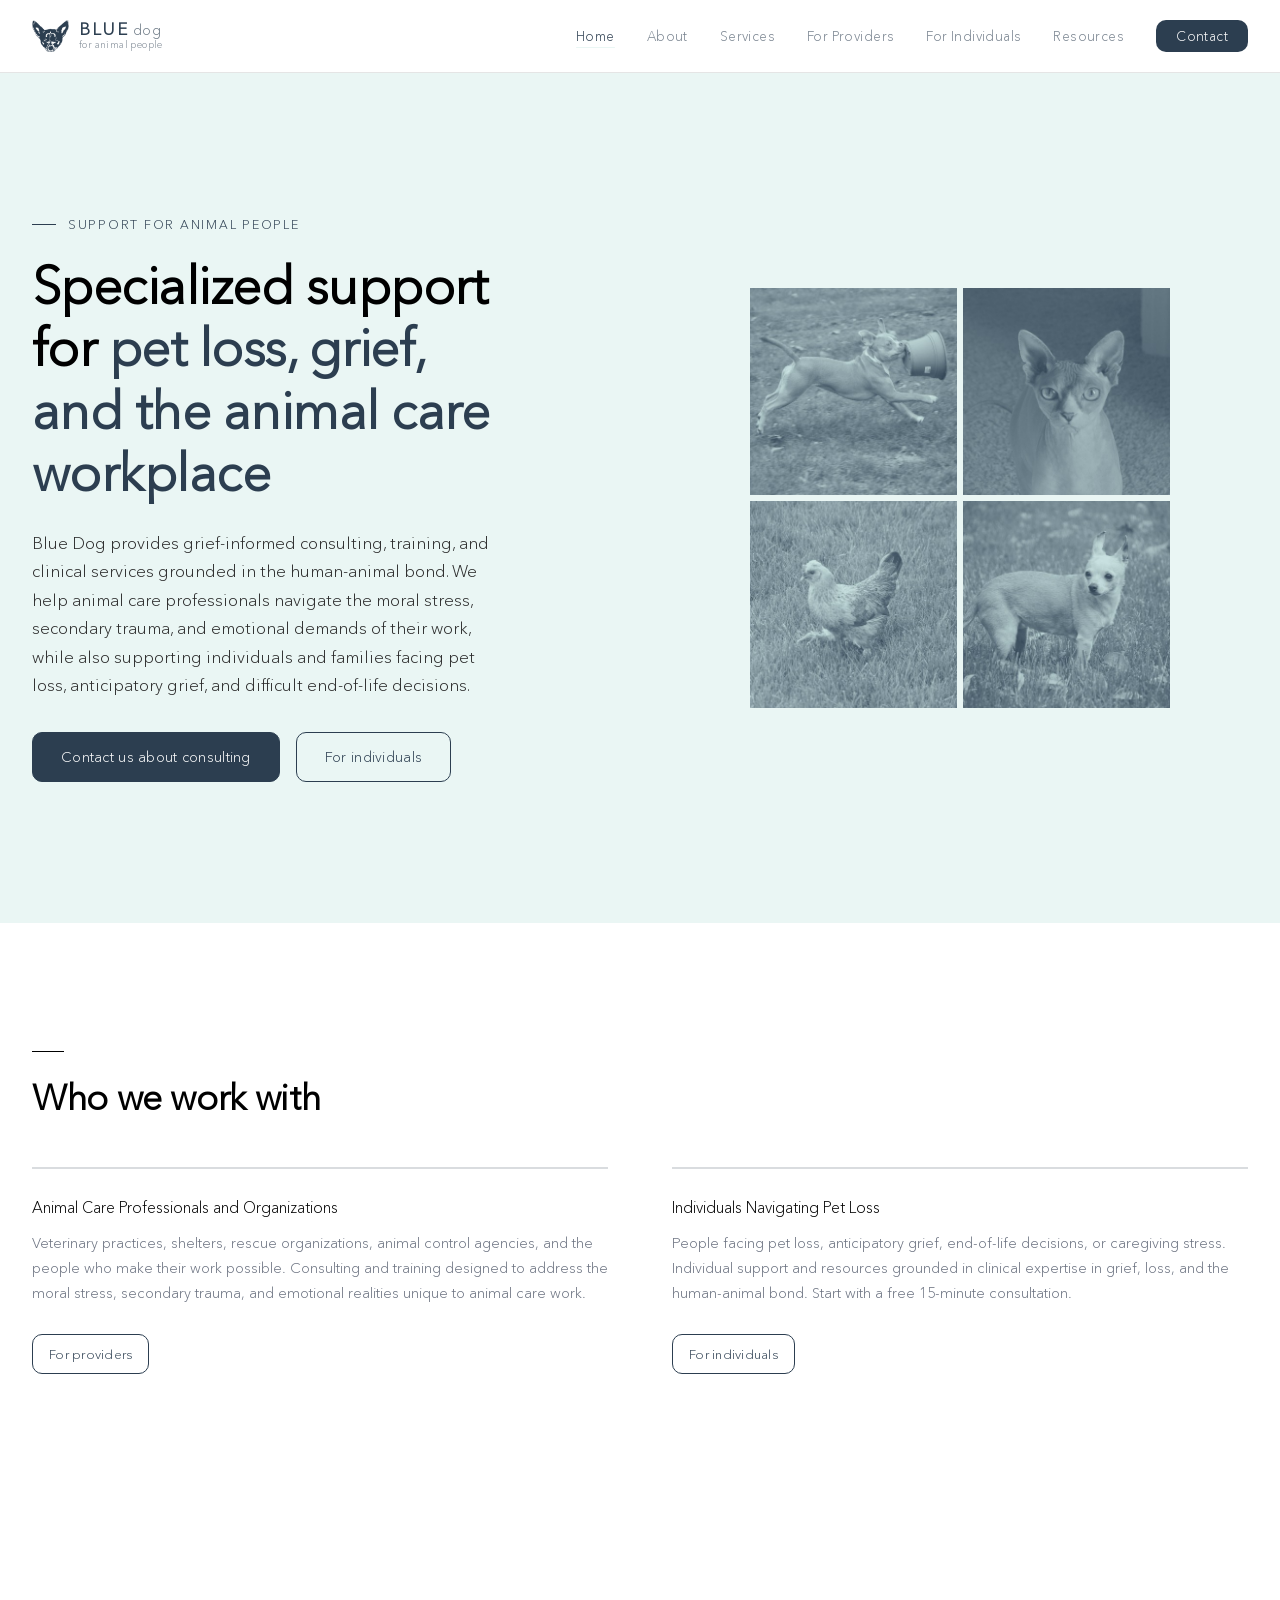
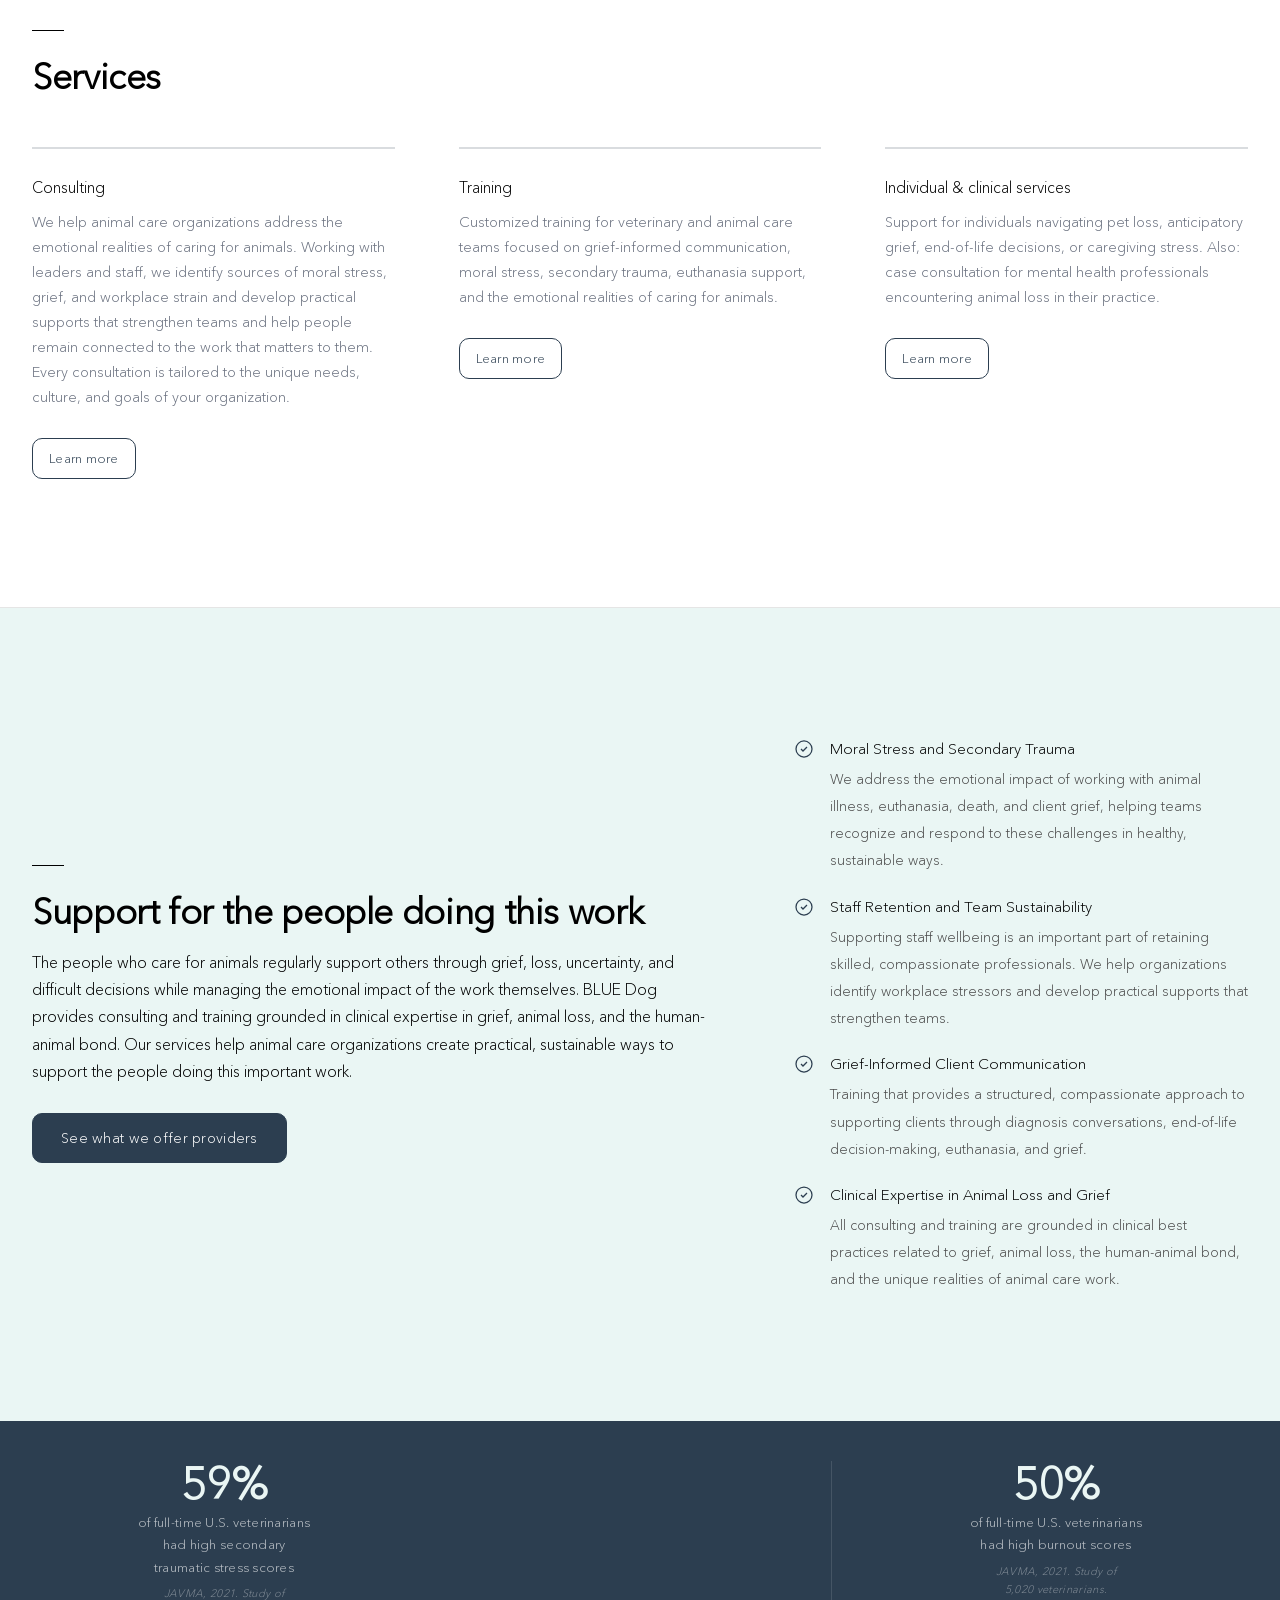
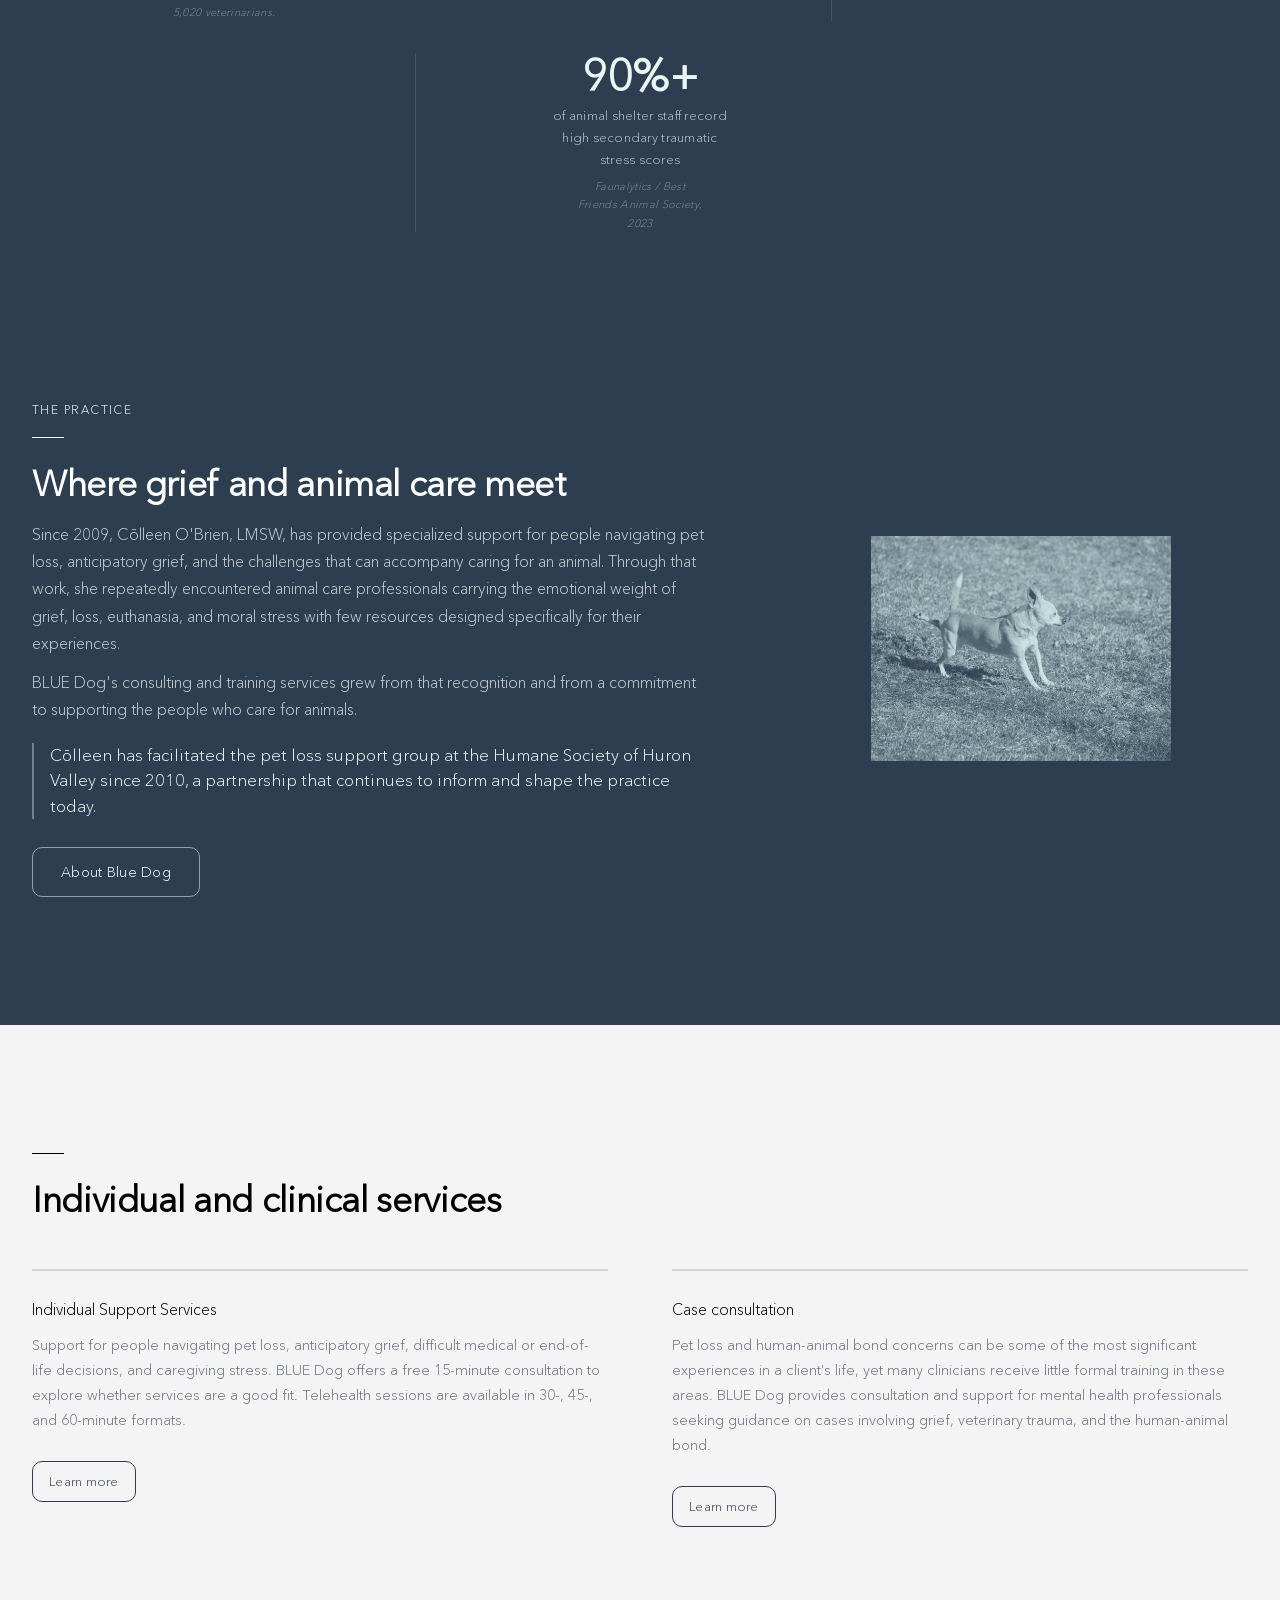
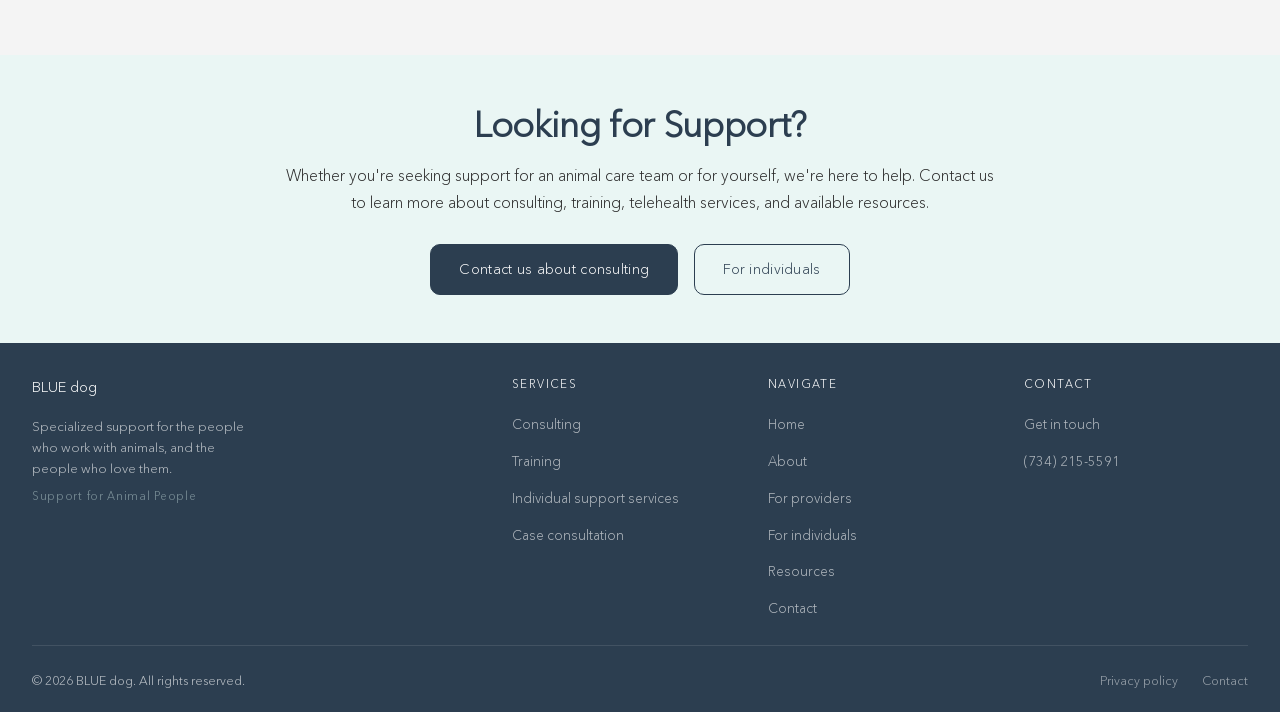
==== index.html @ 1698a73d "Add files via upload" ====
<!DOCTYPE html>
<html lang="en">
<head>
  <meta charset="UTF-8" />
  <meta name="viewport" content="width=device-width, initial-scale=1.0" />

  <!-- SEO Meta -->
  <title>Blue Dog Counseling | Grief-Informed Support for Animal Loss, Pet Grief & Animal Care Professionals</title>
  <meta name="description" content="Blue Dog Counseling provides grief-informed consulting and training for veterinary practices and animal shelters, and individual support for people navigating pet loss, end-of-life decisions, and animal grief." />
  <meta name="keywords" content="veterinary consulting, animal welfare training, vet burnout, moral stress veterinarians, secondary trauma vet techs, animal shelter staff wellness, veterinary mental health, grief-informed care, pet loss support, euthanasia decision support" />
  <link rel="canonical" href="https://www.bluedogcounseling.com/" />

  <!-- Open Graph -->
  <meta property="og:title" content="Blue Dog Counseling | Specialized Support for Animal Loss & the Animal Care Workforce" />
  <meta property="og:description" content="Grief-informed consulting and training for animal care professionals, and individual support for people navigating pet loss and end-of-life decisions." />
  <meta property="og:type" content="website" />
  <meta property="og:url" content="https://www.bluedogcounseling.com/" />

  <!-- Schema.org -->
  <script type="application/ld+json">
  {
    "@context": "https://schema.org",
    "@type": "Organization",
    "name": "Blue Dog Counseling",
    "url": "https://www.bluedogcounseling.com",
    "logo": "https://www.bluedogcounseling.com/logo.png",
    "telephone": "+17342155591",
    "description": "Grief-informed consulting and training for veterinary and animal welfare professionals, and individual support for people navigating pet loss, end-of-life decisions, and animal grief.",
    "address": {
      "@type": "PostalAddress",
      "addressCountry": "US"
    },
    "contactPoint": {
      "@type": "ContactPoint",
      "telephone": "+17342155591",
      "contactType": "customer service",
      "url": "https://www.bluedogcounseling.com/contact"
    },
    "sameAs": []
  }
  </script>

  <link rel="stylesheet" href="styles.css" />
</head>
<body>

  <!-- HERO -->
  <section class="hero" aria-label="Introduction">
    <div class="container hero__inner">
      <div class="hero__content">
        <p class="hero__eyebrow">Support for Animal People</p>
        <h1 class="hero__title">
          Specialized support for <em>pet loss, grief, and the animal care workplace</em>
        </h1>
        <p class="hero__body">
          Blue Dog provides grief-informed consulting, training, and clinical services grounded in the human-animal bond. We help animal care professionals navigate the moral stress, secondary trauma, and emotional demands of their work, while also supporting individuals and families facing pet loss, anticipatory grief, and difficult end-of-life decisions.
        </p>
        <div class="hero__actions">
          <a href="contact.html" class="btn btn--primary">Contact us about consulting</a>
          <a href="for-individuals.html" class="btn btn--outline">For individuals</a>
        </div>
      </div>
      <div class="hero__visual">
        <div style="display:grid; grid-template-columns:1fr 1fr; grid-template-rows:1fr 1fr; gap:6px; width:100%; max-width:420px; aspect-ratio:1/1;">
          <img src="pet-pitbull-running-pot.jpg" alt="A pitbull running joyfully" style="width:100%; height:100%; object-fit:cover; display:block;" />
          <img src="pet-sphynx-portrait.jpg"     alt="A sphynx cat portrait" style="width:100%; height:100%; object-fit:cover; display:block;" />
          <img src="pet-hen-golden.jpg"          alt="A golden hen" style="width:100%; height:100%; object-fit:cover; display:block;" />
          <img src="pet-chihuahua-grass.jpg"     alt="A chihuahua in the grass" style="width:100%; height:100%; object-fit:cover; display:block;" />
        </div>
      </div>
    </div>
  </section>

  <!-- WHO WE WORK WITH -->
  <section class="bg-white" aria-labelledby="audience-heading">
    <div class="container">
      <span class="section-rule" aria-hidden="true"></span>
      <h2 id="audience-heading" class="mb-lg">Who we work with</h2>
      <div class="col-grid" style="grid-template-columns: 1fr 1fr;">

        <div>
          <span class="col-item__rule" aria-hidden="true"></span>
          <h3 class="col-item__title">Animal Care Professionals and Organizations</h3>
          <p class="col-item__body">Veterinary practices, shelters, rescue organizations, animal control agencies, and the people who make their work possible. Consulting and training designed to address the moral stress, secondary trauma, and emotional realities unique to animal care work.</p>
          <a href="for-providers.html" class="btn btn--outline mt-md" style="font-size:0.82rem; padding:0.5rem 1rem;">For providers</a>
        </div>

        <div>
          <span class="col-item__rule" aria-hidden="true"></span>
          <h3 class="col-item__title">Individuals Navigating Pet Loss</h3>
          <p class="col-item__body">People facing pet loss, anticipatory grief, end-of-life decisions, or caregiving stress. Individual support and resources grounded in clinical expertise in grief, loss, and the human-animal bond. Start with a free 15-minute consultation.</p>
          <a href="for-individuals.html" class="btn btn--outline mt-md" style="font-size:0.82rem; padding:0.5rem 1rem;">For individuals</a>
        </div>

      </div>
    </div>
  </section>

  <!-- SERVICES OVERVIEW -->
  <section class="bg-white" aria-labelledby="services-heading">
    <div class="container">
      <span class="section-rule" aria-hidden="true"></span>
      <h2 id="services-heading" class="mb-lg">Services</h2>
      <div class="col-grid">

        <article>
          <span class="col-item__rule" aria-hidden="true"></span>
          <h3 class="col-item__title">Consulting</h3>
          <p class="col-item__body">We help animal care organizations address the emotional realities of caring for animals. Working with leaders and staff, we identify sources of moral stress, grief, and workplace strain and develop practical supports that strengthen teams and help people remain connected to the work that matters to them. Every consultation is tailored to the unique needs, culture, and goals of your organization.</p>
          <a href="services.html#consulting" class="btn btn--outline mt-md" style="font-size:0.82rem; padding:0.5rem 1rem;">Learn more</a>
        </article>

        <article>
          <span class="col-item__rule" aria-hidden="true"></span>
          <h3 class="col-item__title">Training</h3>
          <p class="col-item__body">Customized training for veterinary and animal care teams focused on grief-informed communication, moral stress, secondary trauma, euthanasia support, and the emotional realities of caring for animals.</p>
          <a href="services.html#training" class="btn btn--outline mt-md" style="font-size:0.82rem; padding:0.5rem 1rem;">Learn more</a>
        </article>

        <article>
          <span class="col-item__rule" aria-hidden="true"></span>
          <h3 class="col-item__title">Individual &amp; clinical services</h3>
          <p class="col-item__body">Support for individuals navigating pet loss, anticipatory grief, end-of-life decisions, or caregiving stress. Also: case consultation for mental health professionals encountering animal loss in their practice.</p>
          <a href="services.html#individual" class="btn btn--outline mt-md" style="font-size:0.82rem; padding:0.5rem 1rem;">Learn more</a>
        </article>

      </div>
    </div>
  </section>

  <hr class="hr-thin" />

  <!-- FOR PROVIDERS CALLOUT -->
  <section class="bg-mint" aria-labelledby="providers-heading">
    <div class="container split" style="grid-template-columns: 3fr 2fr;">
      <div>
        <span class="section-rule" aria-hidden="true"></span>
        <h2 id="providers-heading">Support for the people doing this work</h2>
        <p class="mt-sm">The people who care for animals regularly support others through grief, loss, uncertainty, and difficult decisions while managing the emotional impact of the work themselves. BLUE Dog provides consulting and training grounded in clinical expertise in grief, animal loss, and the human-animal bond. Our services help animal care organizations create practical, sustainable ways to support the people doing this important work.</p>
        <a href="for-providers.html" class="btn btn--primary mt-md">See what we offer providers</a>
      </div>
      <div>
        <ul style="display:flex; flex-direction:column; gap:1.25rem; margin-top:0;">
          <li style="display:flex; gap:1rem; align-items:flex-start;">
            <svg width="20" height="20" viewBox="0 0 20 20" fill="none" stroke="#2C3E50" stroke-width="1.25" style="flex-shrink:0; margin-top:3px;" aria-hidden="true"><circle cx="10" cy="10" r="8"/><polyline points="7,10 9,12 13,8"/></svg>
            <div>
              <strong style="font-weight:500; font-size:0.95rem; display:block; margin-bottom:0.2rem;">Moral Stress and Secondary Trauma</strong>
              <span style="font-size:0.88rem; color:#4a4a4a;">We address the emotional impact of working with animal illness, euthanasia, death, and client grief, helping teams recognize and respond to these challenges in healthy, sustainable ways.</span>
            </div>
          </li>
          <li style="display:flex; gap:1rem; align-items:flex-start;">
            <svg width="20" height="20" viewBox="0 0 20 20" fill="none" stroke="#2C3E50" stroke-width="1.25" style="flex-shrink:0; margin-top:3px;" aria-hidden="true"><circle cx="10" cy="10" r="8"/><polyline points="7,10 9,12 13,8"/></svg>
            <div>
              <strong style="font-weight:500; font-size:0.95rem; display:block; margin-bottom:0.2rem;">Staff Retention and Team Sustainability</strong>
              <span style="font-size:0.88rem; color:#4a4a4a;">Supporting staff wellbeing is an important part of retaining skilled, compassionate professionals. We help organizations identify workplace stressors and develop practical supports that strengthen teams.</span>
            </div>
          </li>
          <li style="display:flex; gap:1rem; align-items:flex-start;">
            <svg width="20" height="20" viewBox="0 0 20 20" fill="none" stroke="#2C3E50" stroke-width="1.25" style="flex-shrink:0; margin-top:3px;" aria-hidden="true"><circle cx="10" cy="10" r="8"/><polyline points="7,10 9,12 13,8"/></svg>
            <div>
              <strong style="font-weight:500; font-size:0.95rem; display:block; margin-bottom:0.2rem;">Grief-Informed Client Communication</strong>
              <span style="font-size:0.88rem; color:#4a4a4a;">Training that provides a structured, compassionate approach to supporting clients through diagnosis conversations, end-of-life decision-making, euthanasia, and grief.</span>
            </div>
          </li>
          <li style="display:flex; gap:1rem; align-items:flex-start;">
            <svg width="20" height="20" viewBox="0 0 20 20" fill="none" stroke="#2C3E50" stroke-width="1.25" style="flex-shrink:0; margin-top:3px;" aria-hidden="true"><circle cx="10" cy="10" r="8"/><polyline points="7,10 9,12 13,8"/></svg>
            <div>
              <strong style="font-weight:500; font-size:0.95rem; display:block; margin-bottom:0.2rem;">Clinical Expertise in Animal Loss and Grief</strong>
              <span style="font-size:0.88rem; color:#4a4a4a;">All consulting and training are grounded in clinical best practices related to grief, animal loss, the human-animal bond, and the unique realities of animal care work.</span>
            </div>
          </li>
        </ul>
      </div>
    </div>
  </section>

  <!-- STAT BAR -->
  <div class="stat-bar" role="region" aria-label="Industry statistics">
    <div class="container">
      <div class="stat-bar__grid">
        <div class="stat">
          <div class="stat__number">58.9%</div>
          <p class="stat__label">of full-time U.S. veterinarians had high secondary traumatic stress scores</p>
          <p class="stat__source">JAVMA, 2021. Study of 5,020 veterinarians.</p>
        </div>
        <div class="stat stat-bar__divider"></div>
        <div class="stat">
          <div class="stat__number">50.2%</div>
          <p class="stat__label">of full-time U.S. veterinarians had high burnout scores</p>
          <p class="stat__source">JAVMA, 2021. Study of 5,020 veterinarians.</p>
        </div>
        <div class="stat stat-bar__divider"></div>
        <div class="stat">
          <div class="stat__number">90%+</div>
          <p class="stat__label">of animal shelter staff record high secondary traumatic stress scores</p>
          <p class="stat__source">Faunalytics / Best Friends Animal Society, 2023</p>
        </div>
      </div>
    </div>
  </div>

  <!-- ABOUT CALLOUT -->
  <section class="bg-slate" aria-labelledby="about-heading">
    <div class="container split" style="grid-template-columns: 3fr 2fr;">
      <div>
        <p class="section-label" style="color:var(--mint);">The practice</p>
        <span class="section-rule" style="background:var(--mint);" aria-hidden="true"></span>
        <h2 id="about-heading" class="text-white">Where grief and animal care meet</h2>
        <p style="color:rgba(255,255,255,0.75); margin-top:1rem;">Since 2009, Cōlleen O'Brien, LMSW, has provided specialized support for people navigating pet loss, anticipatory grief, and the challenges that can accompany caring for an animal. Through that work, she repeatedly encountered animal care professionals carrying the emotional weight of grief, loss, euthanasia, and moral stress with few resources designed specifically for their experiences.</p>
        <p style="color:rgba(255,255,255,0.75); margin-top:0.75rem;">BLUE Dog's consulting and training services grew from that recognition and from a commitment to supporting the people who care for animals.</p>
        <p style="color:var(--mint); margin-top:1.25rem; font-size:1.05rem; line-height:1.5; padding-left:1rem; border-left:2px solid rgba(208,232,230,0.4);">Cōlleen has facilitated the pet loss support group at the Humane Society of Huron Valley since 2010, a partnership that continues to inform and shape the practice today.</p>
        <a href="about.html" class="btn btn--outline-white mt-md">About Blue Dog</a>
      </div>
      <div aria-hidden="true" style="display:flex; align-items:center; justify-content:center;">
        <img src="pet-chihuahua-running.jpg" alt="" style="max-width:300px; width:100%; display:block; object-fit:cover; aspect-ratio:4/3;" />
      </div>
    </div>
  </section>

  <!-- INDIVIDUAL & CLINICAL SERVICES -->
  <section class="bg-light" aria-labelledby="additional-heading">
    <div class="container">
      <span class="section-rule" aria-hidden="true"></span>
      <h2 id="additional-heading" class="mb-lg">Individual and clinical services</h2>
      <div class="col-grid" style="grid-template-columns: 1fr 1fr;">

        <article>
          <span class="col-item__rule" aria-hidden="true"></span>
          <h3 class="col-item__title">Individual Support Services</h3>
          <p class="col-item__body">Support for people navigating pet loss, anticipatory grief, difficult medical or end-of-life decisions, and caregiving stress. BLUE Dog offers a free 15-minute consultation to explore whether services are a good fit. Telehealth sessions are available in 30-, 45-, and 60-minute formats.</p>
          <a href="services.html#individual" class="btn btn--outline mt-md" style="font-size:0.82rem; padding:0.5rem 1rem;">Learn more</a>
        </article>

        <article>
          <span class="col-item__rule" aria-hidden="true"></span>
          <h3 class="col-item__title">Case consultation</h3>
          <p class="col-item__body">Pet loss and human-animal bond concerns can be some of the most significant experiences in a client's life, yet many clinicians receive little formal training in these areas. BLUE Dog provides consultation and support for mental health professionals seeking guidance on cases involving grief, veterinary trauma, and the human-animal bond.</p>
          <a href="services.html#case-consultation" class="btn btn--outline mt-md" style="font-size:0.82rem; padding:0.5rem 1rem;">Learn more</a>
        </article>

      </div>
    </div>
  </section>

  <!-- CTA BAND -->
  <section style="background:var(--mint); padding-block:3rem;" aria-labelledby="cta-heading">
    <div class="container text-center">
      <h2 id="cta-heading" class="text-slate mb-sm">Looking for Support?</h2>
      <p style="color:#2a2a2a; margin-inline:auto; margin-bottom:1.75rem;">Whether you're seeking support for an animal care team or for yourself, we're here to help. Contact us to learn more about consulting, training, telehealth services, and available resources.</p>
      <div style="display:flex; gap:1rem; flex-wrap:wrap; justify-content:center;">
        <a href="contact.html" class="btn btn--primary">Contact us about consulting</a>
        <a href="for-individuals.html" class="btn btn--outline">For individuals</a>
      </div>
    </div>
  </section>

  <script>
    // Mobile nav toggle
    const toggle = document.getElementById('nav-toggle');
    const links  = document.getElementById('nav-links');
    if (toggle && links) {
      toggle.addEventListener('click', () => {
        const open = links.classList.toggle('open');
        toggle.setAttribute('aria-expanded', open);
      });
    }
    // Accordion (shared)
    document.querySelectorAll('.accordion__trigger').forEach(btn => {
      btn.addEventListener('click', () => {
        const item = btn.closest('.accordion__item');
        item.classList.toggle('open');
      });
    });
  </script>
  <script src="components.js"></script>
</body>
</html>
---- styles.css ----
/*
  Blue Dog Counseling: Stylesheet
  Font: Avenir Arabic Next Light
  NOTE: Add your licensed @font-face declarations below.
  Fallback stack is set to match Avenir's geometry.
*/

/* ─── FONT FACE ────────────────────────────────────────────────────
   Avenir Next: Ultra Light (100), Thin (200), Light (300)
──────────────────────────────────────────────────────────────────── */
@font-face {
  font-family: 'Avenir Next';
  src: url('fonts/avenir-next-ultra-light.woff2') format('woff2'),
       url('fonts/avenir-next-ultra-light.woff') format('woff'),
       url('fonts/avenir-next-ultra-light.ttf') format('truetype');
  font-weight: 100;
  font-style: normal;
  font-display: swap;
}

@font-face {
  font-family: 'Avenir Next';
  src: url('fonts/avenir-next-thin.woff2') format('woff2'),
       url('fonts/avenir-next-thin.woff') format('woff'),
       url('fonts/avenir-next-thin.ttf') format('truetype');
  font-weight: 200;
  font-style: normal;
  font-display: swap;
}

@font-face {
  font-family: 'Avenir Next';
  src: url('fonts/avenir-next-light.woff2') format('woff2'),
       url('fonts/avenir-next-light.woff') format('woff'),
       url('fonts/avenir-next-light.ttf') format('truetype');
  font-weight: 300;
  font-style: normal;
  font-display: swap;
}

/* ─── CUSTOM PROPERTIES ─────────────────────────────────────────── */
:root {
  --black:       #000000;
  --white:       #FFFFFF;
  --mint:        #EAF6F4;
  --mint-deep:   #D9F4EF;
  --slate:       #2C3E50;
  --slate-dark:  #1e2d3d;
  --gray-mid:    #6b7280;
  --gray-light:  #f4f4f4;
  --line:        rgba(0,0,0,0.10);

  --font-body:   'Avenir Arabic Next', 'Avenir Next', 'Avenir', 'Gill Sans', Helvetica, Arial, sans-serif;
  --font-head:   'Avenir Arabic Next', 'Avenir Next', 'Avenir', 'Gill Sans', Helvetica, Arial, sans-serif;

  --weight-light:   300;
  --weight-regular: 400;
  --weight-medium:  500;
  --weight-semi:    600;

  --max-w:      1320px;
  --pad-x:      clamp(1rem, 2.5vw, 2.5rem);
  --section-y:  clamp(5rem, 10vw, 8rem);

  --radius:     10px;
  --transition: 0.18s ease;
}

/* ─── RESET ─────────────────────────────────────────────────────── */
*, *::before, *::after { box-sizing: border-box; margin: 0; padding: 0; }

html { scroll-behavior: smooth; -webkit-text-size-adjust: 100%; }

body {
  font-family: var(--font-body);
  font-weight: var(--weight-light);
  font-size: 1rem;
  line-height: 1.7;
  color: var(--black);
  background: var(--white);
  -webkit-font-smoothing: antialiased;
}

img, svg { display: block; max-width: 100%; }
a { color: inherit; text-decoration: none; }
ul, ol { list-style: none; }

/* ─── TYPOGRAPHY ─────────────────────────────────────────────────── */
h1, h2, h3, h4, h5 {
  font-family: var(--font-head);
  font-weight: var(--weight-semi);
  line-height: 1.2;
  letter-spacing: -0.01em;
}

h1 { font-size: clamp(2rem, 5vw, 3.25rem); }
h2 { font-size: clamp(1.5rem, 3.5vw, 2.25rem); }
h3 { font-size: clamp(1.1rem, 2.5vw, 1.4rem); font-weight: var(--weight-medium); }
h4 { font-size: 1rem; font-weight: var(--weight-medium); letter-spacing: 0.06em; text-transform: uppercase; }

p { max-width: 80ch; }
p + p { margin-top: 1rem; }

/* ─── LAYOUT ─────────────────────────────────────────────────────── */
.container {
  width: 100%;
  max-width: var(--max-w);
  margin-inline: auto;
  padding-inline: var(--pad-x);
}

section { padding-block: var(--section-y); }

.section-label {
  font-size: 0.75rem;
  font-weight: var(--weight-medium);
  letter-spacing: 0.12em;
  text-transform: uppercase;
  color: var(--gray-mid);
  margin-bottom: 1rem;
}

.section-rule {
  display: block;
  width: 2rem;
  height: 1px;
  background: var(--black);
  margin-bottom: 1.5rem;
}

/* ─── NAVIGATION ─────────────────────────────────────────────────── */
.nav {
  position: sticky;
  top: 0;
  z-index: 100;
  background: var(--white);
  color: var(--slate);
  border-bottom: 1px solid var(--line);
}

.nav__inner {
  display: flex;
  align-items: center;
  justify-content: space-between;
  height: 68px;
  gap: 2rem;
}

.nav__logo {
  font-size: 0.95rem;
  font-weight: var(--weight-medium);
  letter-spacing: 0.04em;
  color: var(--slate);
  white-space: nowrap;
  display: flex;
  align-items: flex-start;
  gap: 0.65rem;
}

.nav__logo-mark {
  width: 28px;
  height: 28px;
  border: 1.5px solid var(--mint);
  border-radius: 50%;
  flex-shrink: 0;
}

.nav__links {
  display: flex;
  align-items: center;
  gap: 2rem;
}

.nav__links a {
  font-size: 0.85rem;
  font-weight: var(--weight-light);
  letter-spacing: 0.03em;
  color: rgba(44,62,80,0.65);
  transition: color var(--transition);
}

.nav__links a:hover,
.nav__links a.active { color: var(--slate); }

.nav__cta {
  background: var(--slate);
  color: var(--white) !important;
  font-weight: var(--weight-medium) !important;
  padding: 0.5rem 1.25rem;
  border-radius: var(--radius);
  white-space: nowrap;
  transition: background var(--transition), color var(--transition) !important;
}

.nav__cta:hover { background: var(--slate-dark) !important; }

/* Mobile nav toggle */
.nav__toggle {
  display: none;
  flex-direction: column;
  gap: 5px;
  cursor: pointer;
  background: none;
  border: none;
  padding: 4px;
}

.nav__toggle span {
  display: block;
  width: 22px;
  height: 1.5px;
  background: var(--slate);
  transition: var(--transition);
}

/* ─── BUTTONS ────────────────────────────────────────────────────── */
.btn {
  display: inline-flex;
  align-items: center;
  gap: 0.5rem;
  font-family: var(--font-body);
  font-size: 0.9rem;
  font-weight: var(--weight-medium);
  letter-spacing: 0.02em;
  padding: 0.75rem 1.75rem;
  border-radius: var(--radius);
  cursor: pointer;
  transition: background var(--transition), color var(--transition), border-color var(--transition);
  border: 1.5px solid transparent;
  white-space: nowrap;
}

.btn--primary {
  background: var(--slate);
  color: var(--white);
  border-color: var(--slate);
}

.btn--primary:hover {
  background: var(--slate-dark);
  border-color: var(--slate-dark);
}

.btn--outline {
  background: transparent;
  color: var(--slate);
  border-color: var(--slate);
}

.btn--outline:hover {
  background: var(--slate);
  color: var(--white);
}

.btn--outline-white {
  background: transparent;
  color: var(--white);
  border-color: rgba(255,255,255,0.5);
}

.btn--outline-white:hover {
  border-color: var(--white);
}

/* ─── HERO ───────────────────────────────────────────────────────── */
.hero {
  background: var(--mint);
  padding-block: clamp(5rem, 11vw, 10rem);
}

.hero__inner {
  display: grid;
  grid-template-columns: 1fr 1fr;
  gap: 4rem;
  align-items: center;
}

.hero__content { max-width: 52ch; }

.hero__eyebrow {
  font-size: 0.78rem;
  font-weight: var(--weight-medium);
  letter-spacing: 0.14em;
  text-transform: uppercase;
  color: var(--slate);
  margin-bottom: 1.25rem;
  display: flex;
  align-items: center;
  gap: 0.75rem;
}

.hero__eyebrow::before {
  content: '';
  display: block;
  width: 1.5rem;
  height: 1px;
  background: var(--slate);
}

.hero__title { margin-bottom: 1.5rem; }

.hero__title em {
  font-style: normal;
  color: var(--slate);
}

.hero__body {
  font-size: 1.05rem;
  color: #2a2a2a;
  margin-bottom: 2rem;
  max-width: 52ch;
}

.hero__actions {
  display: flex;
  gap: 1rem;
  flex-wrap: wrap;
}

.hero__visual {
  position: relative;
  display: flex;
  align-items: center;
  justify-content: center;
}

.hero__graphic {
  width: 100%;
  max-width: 420px;
}

/* ─── STAT BAR ───────────────────────────────────────────────────── */
.stat-bar {
  background: var(--slate);
  color: var(--white);
  padding-block: 2.5rem;
}

.stat-bar__grid {
  display: grid;
  grid-template-columns: repeat(3, 1fr);
  gap: 2rem;
  text-align: center;
}

.stat-bar__divider {
  border: none;
  border-right: 1px solid rgba(255,255,255,0.12);
}

.stat__number {
  font-size: clamp(1.8rem, 4vw, 2.75rem);
  font-weight: var(--weight-semi);
  color: var(--mint);
  line-height: 1;
  margin-bottom: 0.4rem;
}

.stat__label {
  font-size: 0.82rem;
  font-weight: var(--weight-light);
  color: rgba(255,255,255,0.70);
  letter-spacing: 0.02em;
  max-width: 22ch;
  margin-inline: auto;
}

/* ─── RULE COLUMNS ────────────────────────────────────────────────── */
.col-grid {
  display: grid;
  grid-template-columns: repeat(3, 1fr);
  gap: 3rem 4rem;
}

.col-item__rule {
  display: block;
  width: 100%;
  height: 2px;
  background: var(--slate);
  opacity: 0.18;
  margin-bottom: 1.75rem;
}

.col-item__rule--slate {
  background: var(--white);
  opacity: 0.25;
}

.col-grid .col-item__title {
  font-size: 0.97rem !important;
  font-weight: var(--weight-medium) !important;
  line-height: 1.4 !important;
  letter-spacing: 0 !important;
  margin-bottom: 0.75rem;
}

.col-item__body {
  font-size: 0.92rem;
  line-height: 1.7;
  color: var(--gray-mid);
  max-width: none;
}

.col-item__body--white { color: rgba(255,255,255,0.70); }
.col-item__title--white { color: var(--white); }

/* ─── CARDS ──────────────────────────────────────────────────────── */
.card-grid {
  display: grid;
  grid-template-columns: repeat(auto-fit, minmax(260px, 1fr));
  gap: 2rem;
}

.card {
  padding: 2.5rem;
  border: 1px solid var(--line);
  border-radius: var(--radius);
  background: var(--white);
  transition: border-color var(--transition), box-shadow var(--transition);
}

.card:hover {
  border-color: transparent;
  box-shadow: 0 8px 32px rgba(44,62,80,0.10);
}

.card--mint { background: var(--mint); border-color: transparent; }
.card--slate { background: var(--slate); color: var(--white); border-color: transparent; }

.card__icon {
  width: 32px;
  height: 32px;
  margin-bottom: 1.25rem;
  opacity: 0.85;
}

.card__title {
  font-size: 1rem;
  font-weight: var(--weight-medium);
  margin-bottom: 0.6rem;
}

.card__body {
  font-size: 0.9rem;
  line-height: 1.65;
  color: var(--gray-mid);
  max-width: none;
}

.card--slate .card__body { color: rgba(255,255,255,0.70); }
.card--slate .card__title { color: var(--white); }

/* ─── SECTION VARIANTS ───────────────────────────────────────────── */
.bg-white  { background: var(--white); }
.bg-mint   { background: var(--mint); }
.bg-slate  { background: var(--slate); color: var(--white); }
.bg-light  { background: var(--gray-light); }

/* ─── PHOTO HERO (full-section background image with overlay) ──────── */
.page-hero--photo {
  position: relative;
  background-size: cover;
  background-position: center;
  background-repeat: no-repeat;
}

.page-hero--photo::before {
  content: '';
  position: absolute;
  inset: 0;
  background: rgba(44,62,80,0.82);
}

.page-hero--photo .container {
  position: relative;
  z-index: 1;
}

/* ─── COLLAGE HERO (strip of photos behind overlay + text) ─────────── */
.page-hero--collage {
  position: relative;
  overflow: hidden;
}

.page-hero__collage-bg {
  position: absolute;
  top: 0;
  left: 0;
  width: 100%;
  height: 100%;
  display: flex;
  flex-direction: row;
  align-items: stretch;
}

.page-hero__collage-bg img {
  flex: 1 1 0;
  min-width: 0;
  height: 100%;
  object-fit: cover;
  display: block;
}

.page-hero--collage::before {
  content: '';
  position: absolute;
  top: 0;
  left: 0;
  width: 100%;
  height: 100%;
  background: rgba(44, 62, 80, 0.80);
  z-index: 1;
}

.page-hero--collage .container {
  position: relative;
  z-index: 2;
}

@media (max-width: 600px) {
  .page-hero__collage-bg img:nth-child(n+4) {
    display: none;
  }
}

/* ─── EDITORIAL PHOTO (inset to right of text, within container) ─── */
.editorial-grid {
  display: grid;
  grid-template-columns: 1fr clamp(180px, 24%, 280px);
  gap: clamp(1.5rem, 4vw, 4rem);
  align-items: center;
}

.editorial-photo img {
  width: 100%;
  height: auto;
  display: block;
  border-radius: var(--radius);
}

@media (max-width: 560px) {
  .editorial-grid { grid-template-columns: 1fr; }
  .editorial-photo { max-width: 280px; }
}

/* ─── TWO-COL SPLIT ──────────────────────────────────────────────── */
.split {
  display: grid;
  grid-template-columns: 1fr 1fr;
  gap: 5rem;
  align-items: center;
}

.split--reverse { direction: rtl; }
.split--reverse > * { direction: ltr; }

/* ─── LIST STYLES ─────────────────────────────────────────────────── */
.check-list { display: flex; flex-direction: column; gap: 0.75rem; }

.check-list li {
  display: flex;
  align-items: flex-start;
  gap: 0.75rem;
  font-size: 0.95rem;
  line-height: 1.5;
}

.check-list li::before {
  content: '';
  display: block;
  width: 16px;
  height: 16px;
  min-width: 16px;
  margin-top: 3px;
  border: 1.5px solid var(--slate);
  border-radius: 50%;
  background: transparent;
  position: relative;
}

.check-list--white li::before { border-color: var(--mint); }

.check-list li::after {
  content: '';
  position: absolute;
  margin-top: 7px;
  margin-left: -20px;
  width: 6px;
  height: 6px;
  border-radius: 50%;
  background: var(--slate);
}

/* Simpler approach: use SVG-based check via pseudo content */
.check-list li {
  padding-left: 0;
}

/* ─── TESTIMONIAL / QUOTE ─────────────────────────────────────────── */
.quote-block {
  border-left: 2px solid var(--mint);
  padding: 1.25rem 2rem;
  background: transparent;
}

.quote-block p {
  font-size: 1.05rem;
  font-style: italic;
  line-height: 1.65;
  color: #1a1a1a;
  max-width: 62ch;
}

.quote-block cite {
  display: block;
  margin-top: 1rem;
  font-size: 0.82rem;
  font-style: normal;
  font-weight: var(--weight-medium);
  letter-spacing: 0.06em;
  text-transform: uppercase;
  color: var(--gray-mid);
}

/* ─── PAGE HERO (inner pages) ─────────────────────────────────────── */
.page-hero {
  background: var(--slate);
  color: var(--white);
  padding-block: clamp(3rem, 7vw, 5rem);
}

.page-hero__label {
  font-size: 0.75rem;
  font-weight: var(--weight-medium);
  letter-spacing: 0.14em;
  text-transform: uppercase;
  color: var(--mint);
  margin-bottom: 1rem;
}

.page-hero h1 { color: var(--white); margin-bottom: 1rem; }
.page-hero p  { color: rgba(255,255,255,0.75); font-size: 1.05rem; max-width: 58ch; }

/* ─── ACCORDION ───────────────────────────────────────────────────── */
.accordion { border-top: 1px solid var(--line); }

.accordion__item { border-bottom: 1px solid var(--line); }

.accordion__trigger {
  width: 100%;
  background: none;
  border: none;
  cursor: pointer;
  display: flex;
  align-items: center;
  justify-content: space-between;
  gap: 1rem;
  padding-block: 1.25rem;
  font-family: var(--font-body);
  font-size: 1rem;
  font-weight: var(--weight-medium);
  text-align: left;
  color: var(--black);
  transition: color var(--transition);
}

.accordion__trigger:hover { color: var(--slate); }

.accordion__icon {
  width: 18px;
  height: 18px;
  flex-shrink: 0;
  transition: transform var(--transition);
  color: var(--slate);
}

.accordion__item.open .accordion__icon { transform: rotate(45deg); }

.accordion__body {
  display: none;
  padding-bottom: 1.25rem;
  font-size: 0.95rem;
  color: #2a2a2a;
  line-height: 1.7;
  max-width: 68ch;
}

.accordion__item.open .accordion__body { display: block; }

/* ─── FOOTER ─────────────────────────────────────────────────────── */
.footer {
  background: var(--slate);
  color: rgba(255,255,255,0.70);
  padding-block: 2rem 1.25rem;
}

.footer__grid {
  display: grid;
  grid-template-columns: 2fr 1fr 1fr 1fr;
  gap: 2rem;
  margin-bottom: 1.5rem;
}

.footer__brand {
  font-size: 0.92rem;
  font-weight: var(--weight-medium);
  color: var(--white);
  margin-bottom: 0.75rem;
}

.footer__tagline {
  font-size: 0.82rem;
  line-height: 1.6;
  max-width: 28ch;
}

.footer__col-head {
  font-size: 0.72rem;
  font-weight: var(--weight-medium);
  letter-spacing: 0.12em;
  text-transform: uppercase;
  color: var(--white);
  margin-bottom: 1rem;
}

.footer__links { display: flex; flex-direction: column; gap: 0.6rem; }

.footer__links a {
  font-size: 0.85rem;
  color: rgba(255,255,255,0.65);
  transition: color var(--transition);
}

.footer__links a:hover { color: var(--white); }

.footer__bottom {
  border-top: 1px solid rgba(255,255,255,0.10);
  padding-top: 1.5rem;
  display: flex;
  align-items: center;
  justify-content: space-between;
  flex-wrap: wrap;
  gap: 1rem;
  font-size: 0.78rem;
}

.footer__bottom a {
  color: rgba(255,255,255,0.55);
  transition: color var(--transition);
}

.footer__bottom a:hover { color: var(--white); }

/* ─── CONTACT FORM ───────────────────────────────────────────────── */
.form-group { margin-bottom: 1.25rem; }

.form-group label {
  display: block;
  font-size: 0.82rem;
  font-weight: var(--weight-medium);
  letter-spacing: 0.04em;
  margin-bottom: 0.4rem;
  color: var(--black);
}

.form-group input,
.form-group select,
.form-group textarea {
  width: 100%;
  font-family: var(--font-body);
  font-size: 0.95rem;
  font-weight: var(--weight-light);
  padding: 0.7rem 1rem;
  border: 1px solid rgba(0,0,0,0.18);
  border-radius: var(--radius);
  background: var(--white);
  color: var(--black);
  transition: border-color var(--transition);
  appearance: none;
}

.form-group input:focus,
.form-group select:focus,
.form-group textarea:focus {
  outline: none;
  border-color: var(--slate);
}

.form-group textarea { resize: vertical; min-height: 130px; }

/* ─── UTILITIES ──────────────────────────────────────────────────── */
.text-center  { text-align: center; }
.text-slate   { color: var(--slate); }
.text-mint    { color: var(--mint); }
.text-white   { color: var(--white); }
.text-muted   { color: var(--gray-mid); }

.mt-xs { margin-top: 0.5rem; }
.mt-sm { margin-top: 1rem; }
.mt-md { margin-top: 1.75rem; }
.mt-lg { margin-top: 3rem; }

.mb-sm { margin-bottom: 1rem; }
.mb-md { margin-bottom: 1.75rem; }
.mb-lg { margin-bottom: 3rem; }

.w-full { width: 100%; }
.max-prose { max-width: 68ch; }

/* ─── INLINE RULE DIVIDER ────────────────────────────────────────── */
.hr-thin {
  border: none;
  border-top: 1px solid var(--line);
  margin-block: 0;
}

/* ─── RESPONSIVE ─────────────────────────────────────────────────── */
@media (max-width: 900px) {
  .hero__inner   { grid-template-columns: 1fr; }
  .hero__visual  { display: none; }
  .split         { grid-template-columns: 1fr; gap: 2.5rem; }
  .split--reverse { direction: ltr; }
  .stat-bar__grid { grid-template-columns: 1fr; gap: 1.5rem; }
  .stat-bar__divider { display: none; }
  .footer__grid  { grid-template-columns: 1fr 1fr; }
}

@media (max-width: 900px) {
  .col-grid { grid-template-columns: 1fr 1fr; gap: 3rem; }
}

@media (max-width: 600px) {
  .col-grid { grid-template-columns: 1fr; gap: 3rem; }
}

@media (max-width: 640px) {
  .nav__links { display: none; }
  .nav__toggle { display: flex; }
  .nav__links.open {
    display: flex;
    flex-direction: column;
    position: fixed;
    top: 68px;
    left: 0;
    right: 0;
    background: var(--slate);
    padding: 1.5rem var(--pad-x);
    gap: 1.25rem;
    border-top: 1px solid rgba(255,255,255,0.08);
    z-index: 99;
  }
  .nav__links.open .nav__cta {
    display: inline-flex;
    align-self: flex-start;
  }
  .footer__grid { grid-template-columns: 1fr; gap: 2rem; }
  .card-grid    { grid-template-columns: 1fr; }
  .hero__actions { flex-direction: column; }
}

/* ─── SCROLL ANIMATIONS (driven by components.js) ───────────────────── */
.bdc-fade {
  opacity: 0;
  transform: translateY(20px);
  transition: opacity 0.55s ease, transform 0.55s ease;
}

.bdc-fade.bdc-visible {
  opacity: 1;
  transform: translateY(0);
}

/* Hero entrance animation */
.hero__content {
  animation: bdc-slide-up 0.7s ease both;
}

.hero__visual {
  animation: bdc-slide-up 0.7s 0.15s ease both;
}

@keyframes bdc-slide-up {
  from { opacity: 0; transform: translateY(28px); }
  to   { opacity: 1; transform: translateY(0); }
}

/* Page hero */
.page-hero .container > * {
  animation: bdc-slide-up 0.6s ease both;
}
.page-hero .container > *:nth-child(2) { animation-delay: 0.1s; }
.page-hero .container > *:nth-child(3) { animation-delay: 0.18s; }

/* Stat bar counter */
.stat__number {
  font-variant-numeric: tabular-nums;
}

/* Nav active underline */
.nav__links a {
  position: relative;
}
.nav__links a.active::after,
.nav__links a:hover::after {
  content: '';
  position: absolute;
  bottom: -4px;
  left: 0;
  right: 0;
  height: 1.5px;
  background: var(--mint);
  border-radius: 1px;
}
.nav__links .nav__cta::after { display: none; }

/* Card hover lift */
.card {
  transition: border-color 0.18s ease, box-shadow 0.18s ease, transform 0.18s ease;
}
.card:hover {
  transform: translateY(-2px);
}

/* ─── LOGO IN NAV ────────────────────────────────────────────────────── */
.nav__logo-img {
  height: 32px;
  width: auto;
  display: block;
  flex-shrink: 0;
  margin-top: -1px;
}

.nav__logo-wordmark {
  display: flex;
  flex-direction: column;
  gap: 0.15rem;
}

.nav__logo-name {
  display: flex;
  align-items: baseline;
  gap: 0.28em;
  line-height: 1;
}

.nav__logo-blue {
  font-size: 1.05rem;
  font-weight: var(--weight-semi);
  letter-spacing: 0.1em;
  text-transform: uppercase;
  color: var(--slate);
}

.nav__logo-dog {
  font-size: 0.88rem;
  font-weight: var(--weight-light);
  letter-spacing: 0.03em;
  color: rgba(44,62,80,0.70);
  text-transform: lowercase;
}

.nav__logo-tagline {
  font-size: 0.62rem;
  font-weight: var(--weight-regular);
  letter-spacing: 0.04em;
  color: rgba(44,62,80,0.65);
  line-height: 1;
}

/* Remove the placeholder circle now that we have the real logo */
.nav__logo-mark { display: none; }

/* Nav height */
.nav__inner { height: 72px; }

/* ─── STAT SOURCE ATTRIBUTION ────────────────────────────────────────── */
.stat__source {
  font-size: 0.68rem;
  color: rgba(255,255,255,0.40);
  letter-spacing: 0.03em;
  margin-top: 0.4rem;
  max-width: 22ch;
  margin-inline: auto;
  font-style: italic;
}
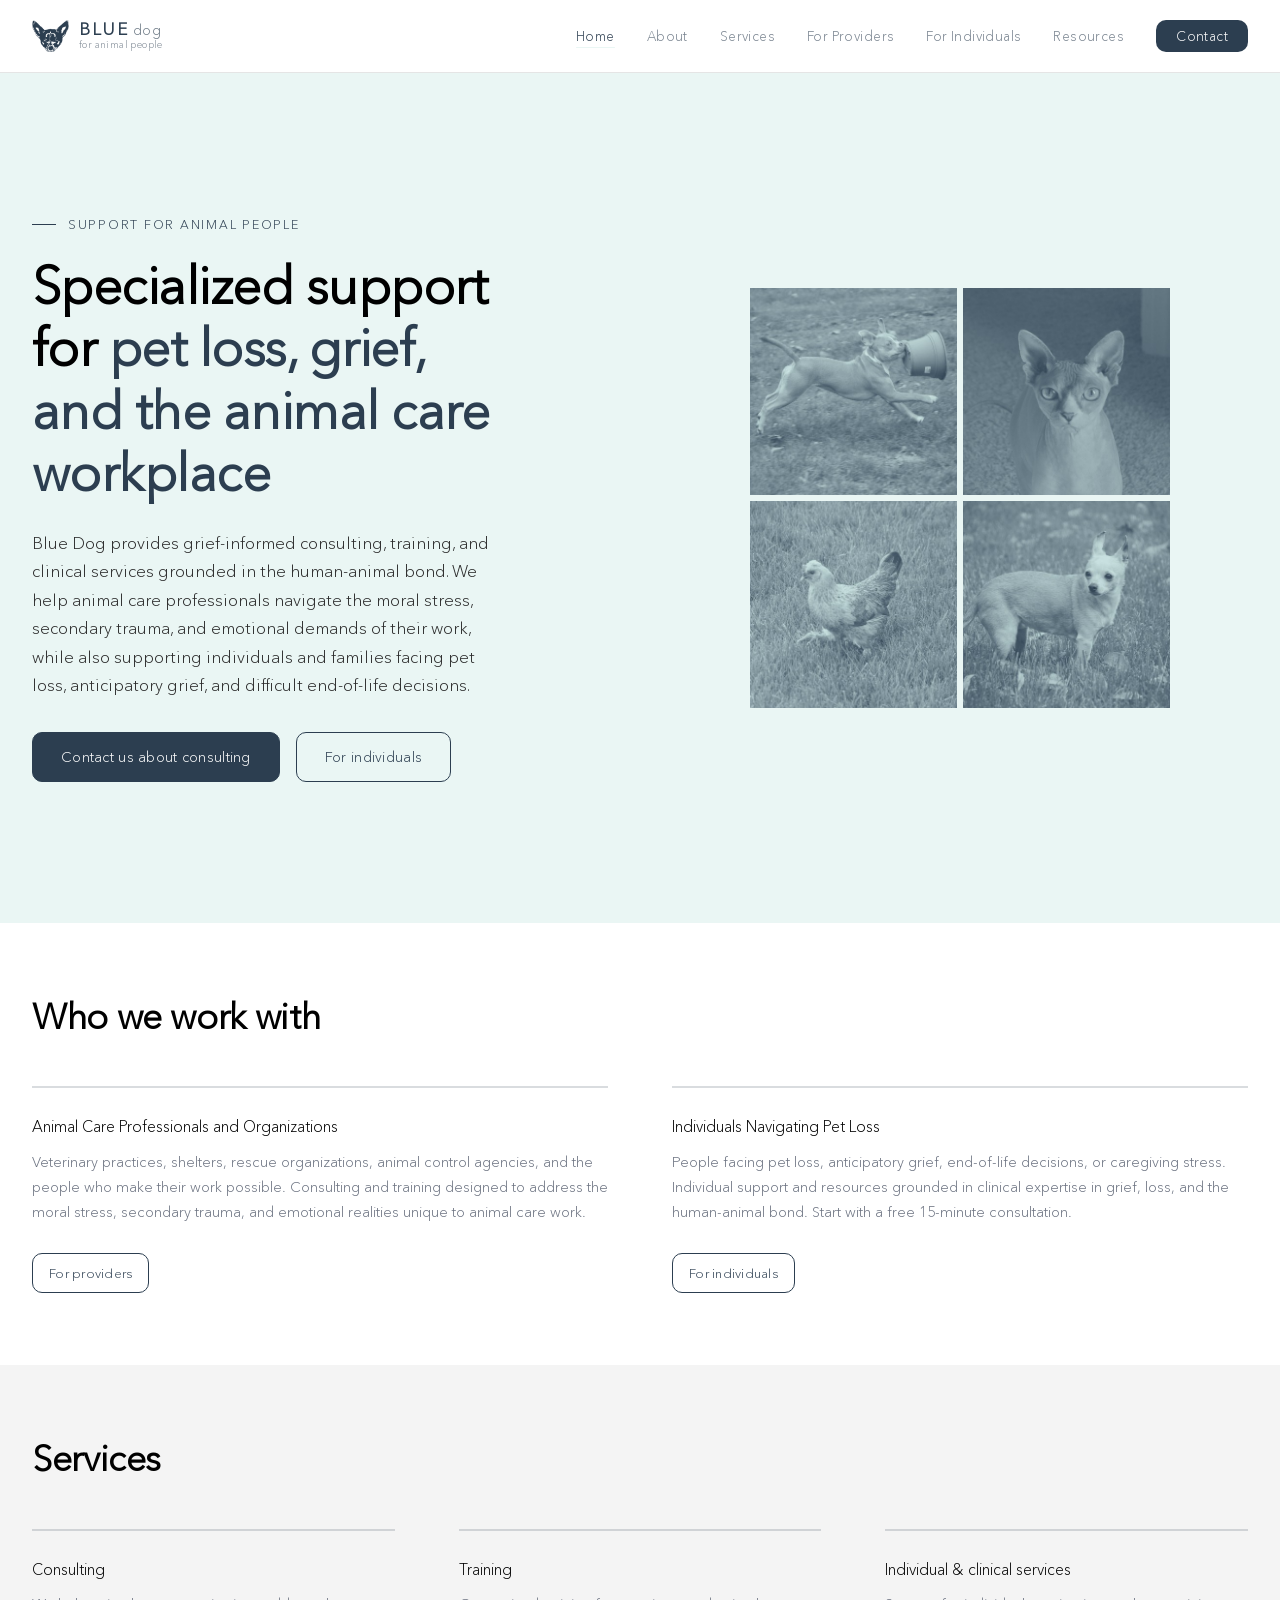
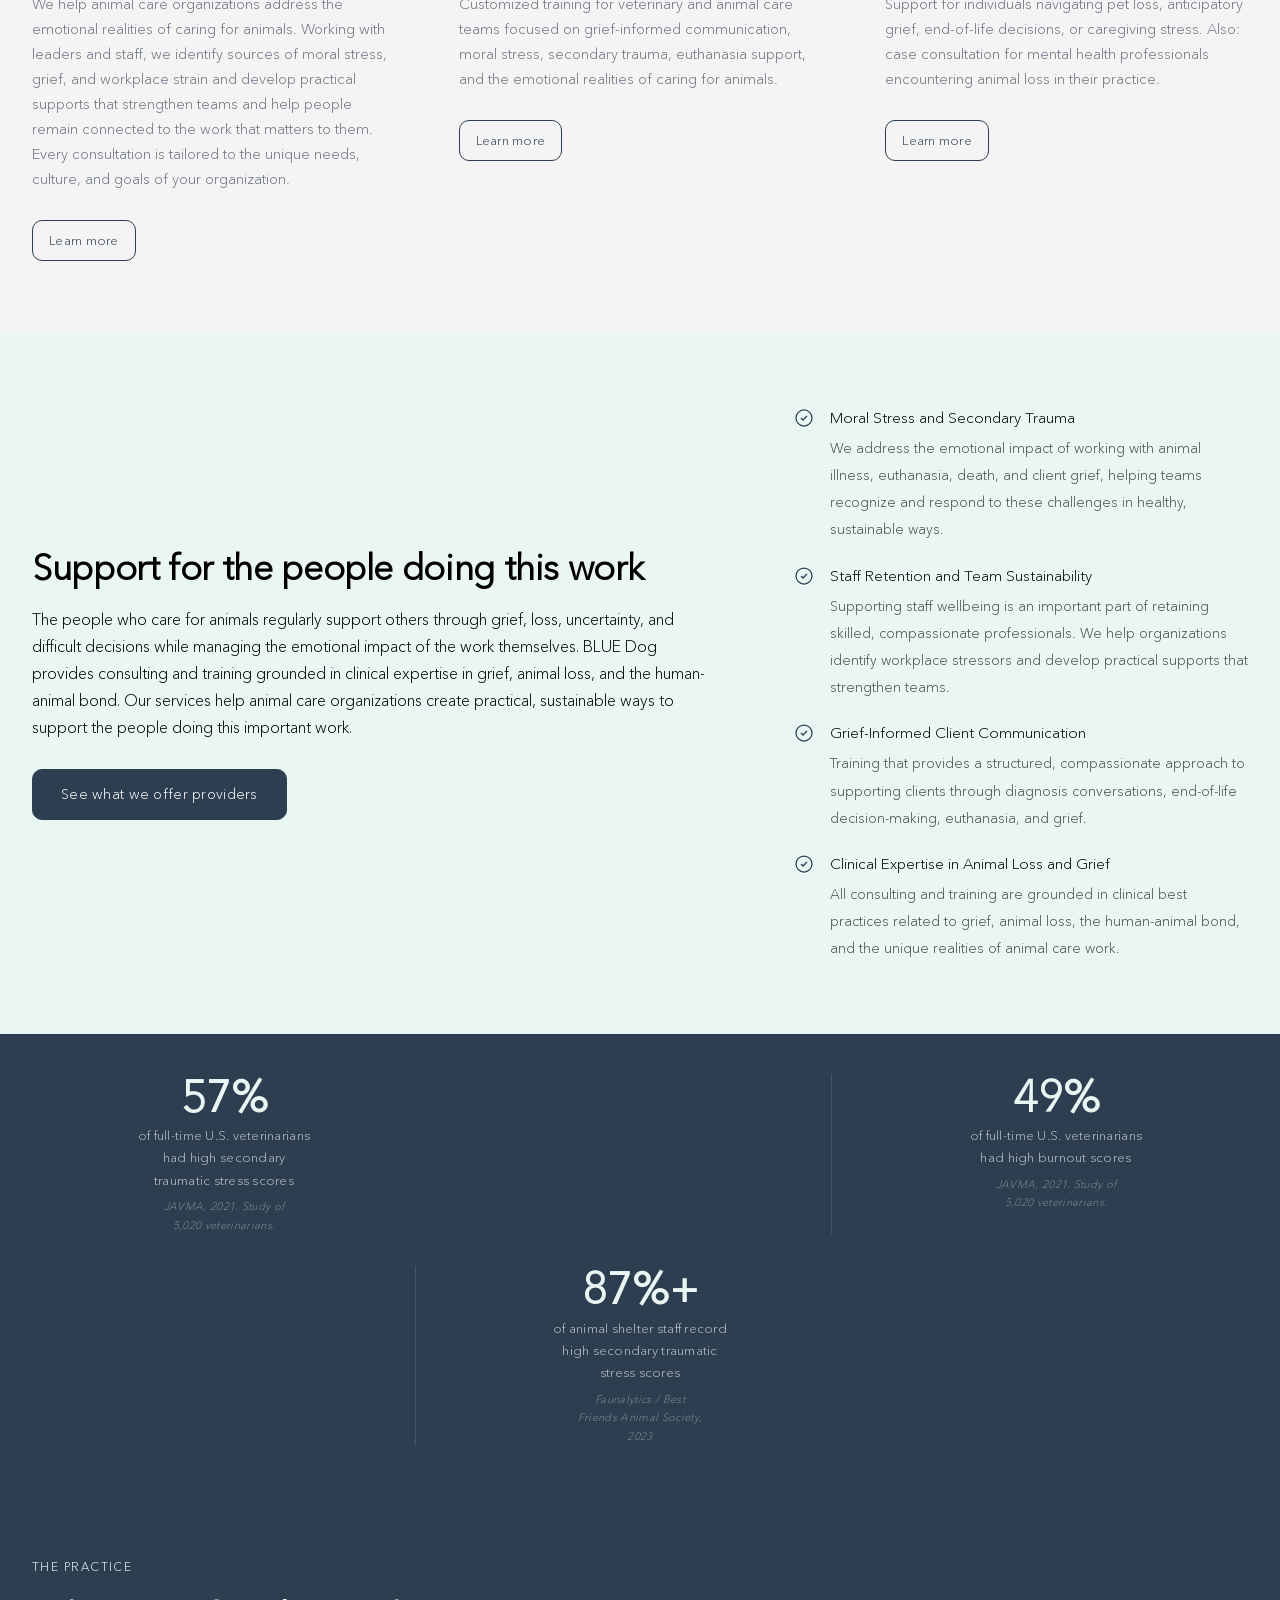
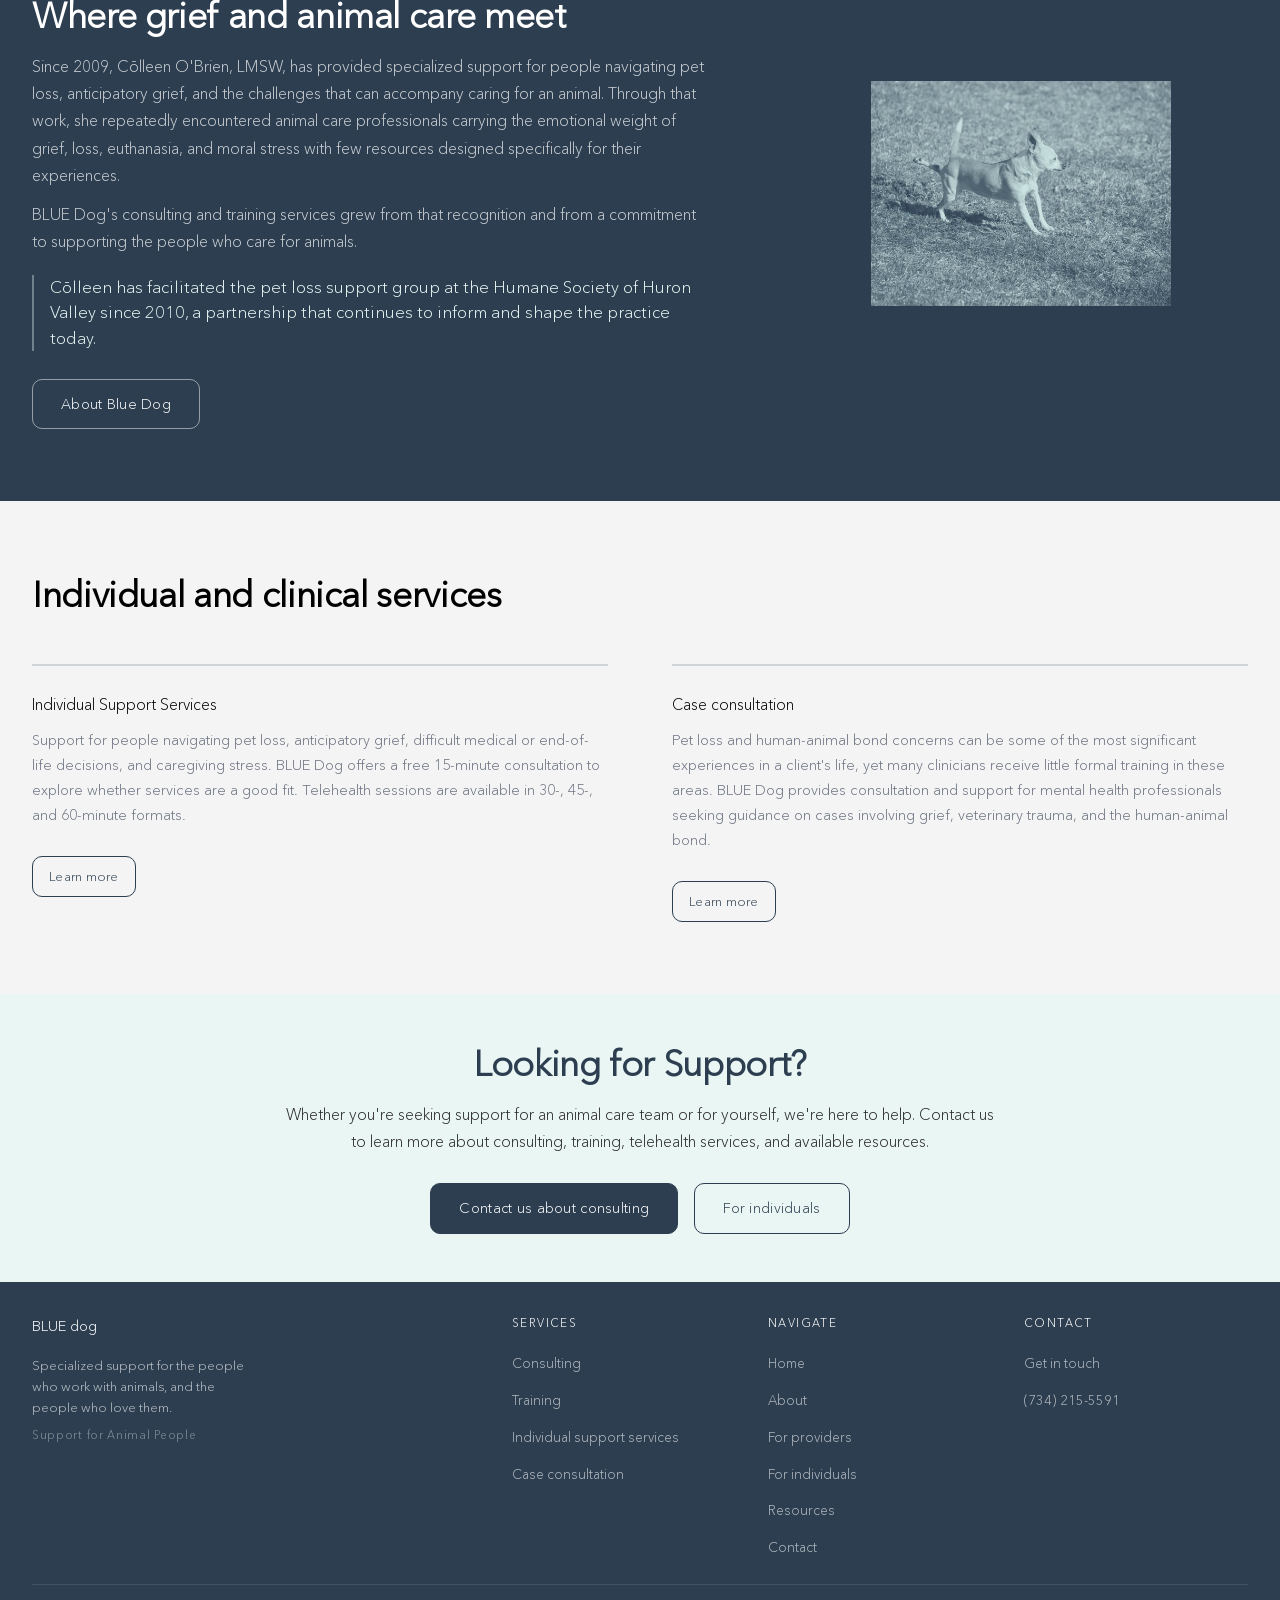
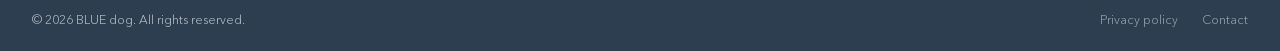
==== commit 0666db54: "Add files via upload" ====
--- a/index.html
+++ b/index.html
@@ -74,7 +74,6 @@
   <!-- WHO WE WORK WITH -->
   <section class="bg-white" aria-labelledby="audience-heading">
     <div class="container">
-      <span class="section-rule" aria-hidden="true"></span>
       <h2 id="audience-heading" class="mb-lg">Who we work with</h2>
       <div class="col-grid" style="grid-template-columns: 1fr 1fr;">
 
@@ -97,9 +96,8 @@
   </section>
 
   <!-- SERVICES OVERVIEW -->
-  <section class="bg-white" aria-labelledby="services-heading">
-    <div class="container">
-      <span class="section-rule" aria-hidden="true"></span>
+  <section class="bg-light" aria-labelledby="services-heading">
+    <div class="container">
       <h2 id="services-heading" class="mb-lg">Services</h2>
       <div class="col-grid">
 
@@ -128,13 +126,11 @@
     </div>
   </section>
 
-  <hr class="hr-thin" />
 
   <!-- FOR PROVIDERS CALLOUT -->
   <section class="bg-mint" aria-labelledby="providers-heading">
     <div class="container split" style="grid-template-columns: 3fr 2fr;">
       <div>
-        <span class="section-rule" aria-hidden="true"></span>
         <h2 id="providers-heading">Support for the people doing this work</h2>
         <p class="mt-sm">The people who care for animals regularly support others through grief, loss, uncertainty, and difficult decisions while managing the emotional impact of the work themselves. BLUE Dog provides consulting and training grounded in clinical expertise in grief, animal loss, and the human-animal bond. Our services help animal care organizations create practical, sustainable ways to support the people doing this important work.</p>
         <a href="for-providers.html" class="btn btn--primary mt-md">See what we offer providers</a>
@@ -204,7 +200,6 @@
     <div class="container split" style="grid-template-columns: 3fr 2fr;">
       <div>
         <p class="section-label" style="color:var(--mint);">The practice</p>
-        <span class="section-rule" style="background:var(--mint);" aria-hidden="true"></span>
         <h2 id="about-heading" class="text-white">Where grief and animal care meet</h2>
         <p style="color:rgba(255,255,255,0.75); margin-top:1rem;">Since 2009, Cōlleen O'Brien, LMSW, has provided specialized support for people navigating pet loss, anticipatory grief, and the challenges that can accompany caring for an animal. Through that work, she repeatedly encountered animal care professionals carrying the emotional weight of grief, loss, euthanasia, and moral stress with few resources designed specifically for their experiences.</p>
         <p style="color:rgba(255,255,255,0.75); margin-top:0.75rem;">BLUE Dog's consulting and training services grew from that recognition and from a commitment to supporting the people who care for animals.</p>
@@ -220,7 +215,6 @@
   <!-- INDIVIDUAL & CLINICAL SERVICES -->
   <section class="bg-light" aria-labelledby="additional-heading">
     <div class="container">
-      <span class="section-rule" aria-hidden="true"></span>
       <h2 id="additional-heading" class="mb-lg">Individual and clinical services</h2>
       <div class="col-grid" style="grid-template-columns: 1fr 1fr;">
 
--- a/styles.css
+++ b/styles.css
@@ -60,7 +60,7 @@
 
   --max-w:      1320px;
   --pad-x:      clamp(1rem, 2.5vw, 2.5rem);
-  --section-y:  clamp(5rem, 10vw, 8rem);
+  --section-y:  clamp(3rem, 6vw, 4.5rem);
 
   --radius:     10px;
   --transition: 0.18s ease;
@@ -120,13 +120,6 @@
   margin-bottom: 1rem;
 }
 
-.section-rule {
-  display: block;
-  width: 2rem;
-  height: 1px;
-  background: var(--black);
-  margin-bottom: 1.5rem;
-}
 
 /* ─── NAVIGATION ─────────────────────────────────────────────────── */
 .nav {
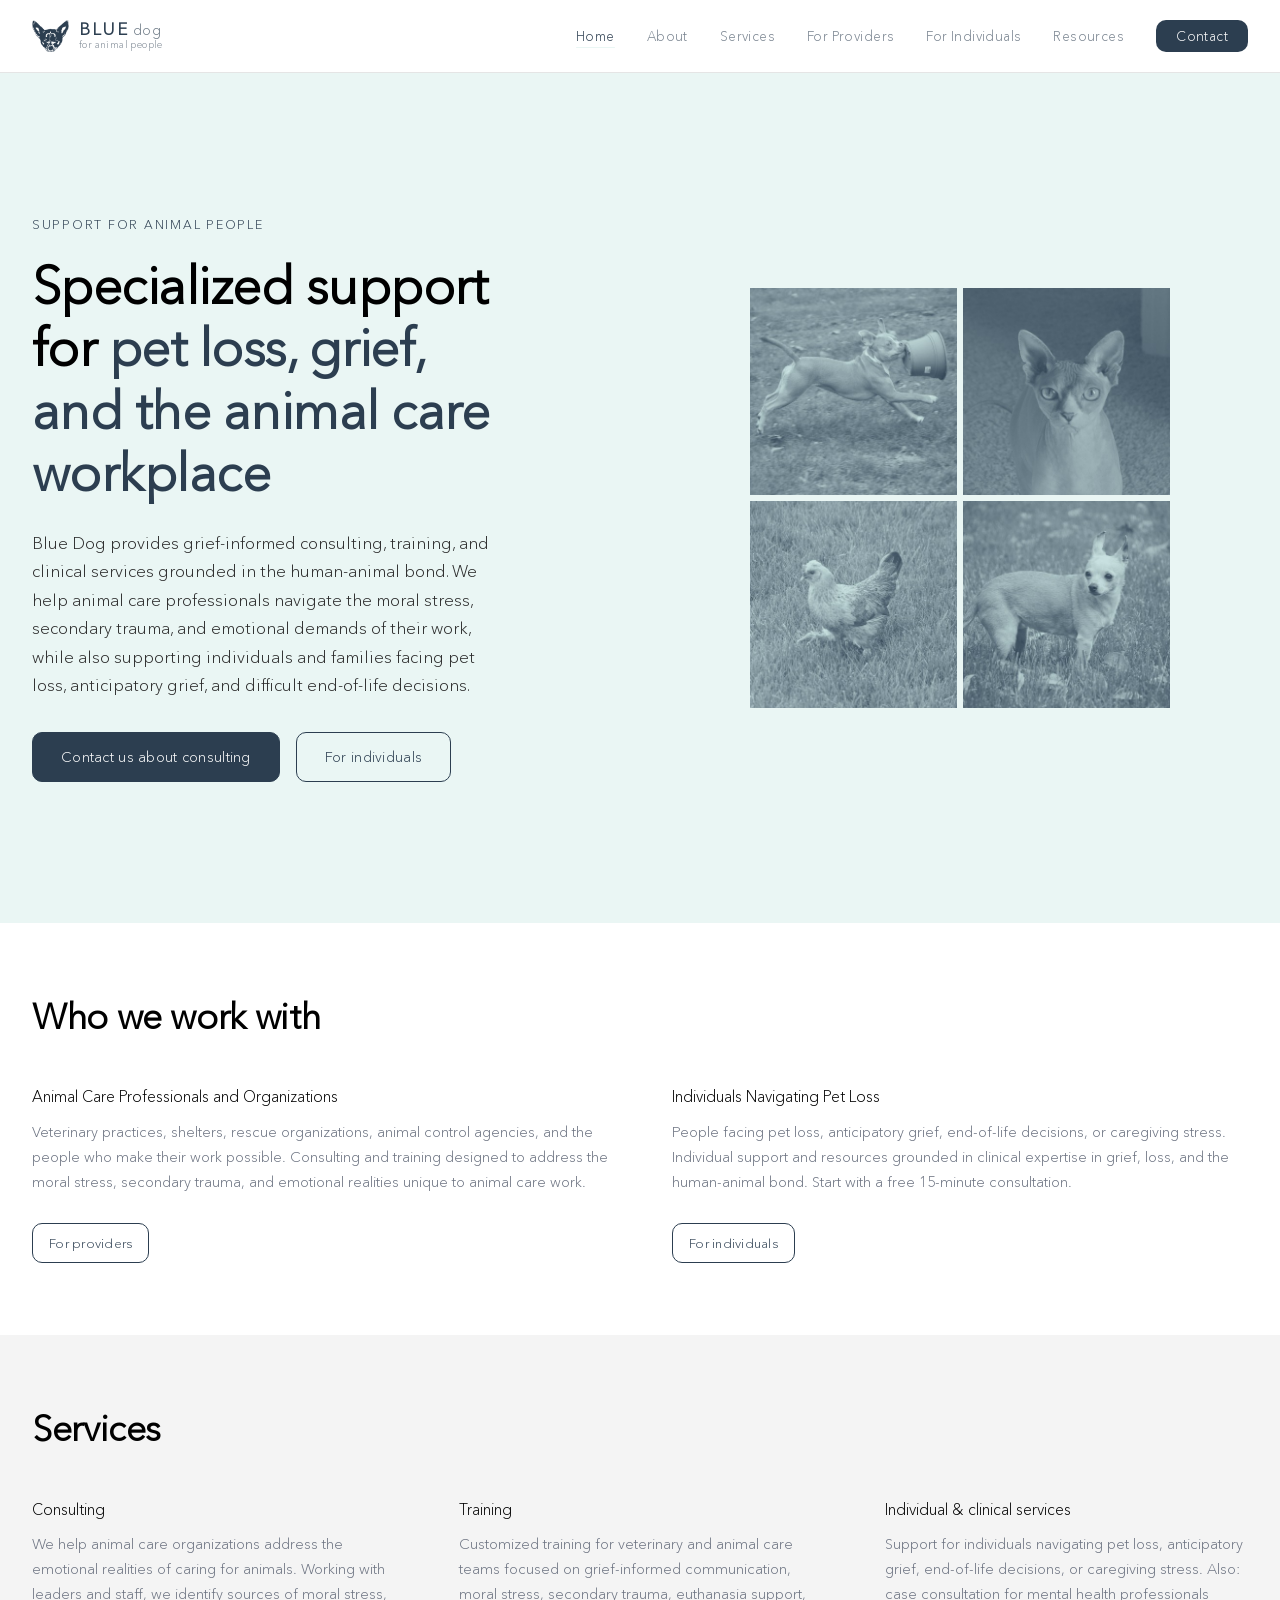
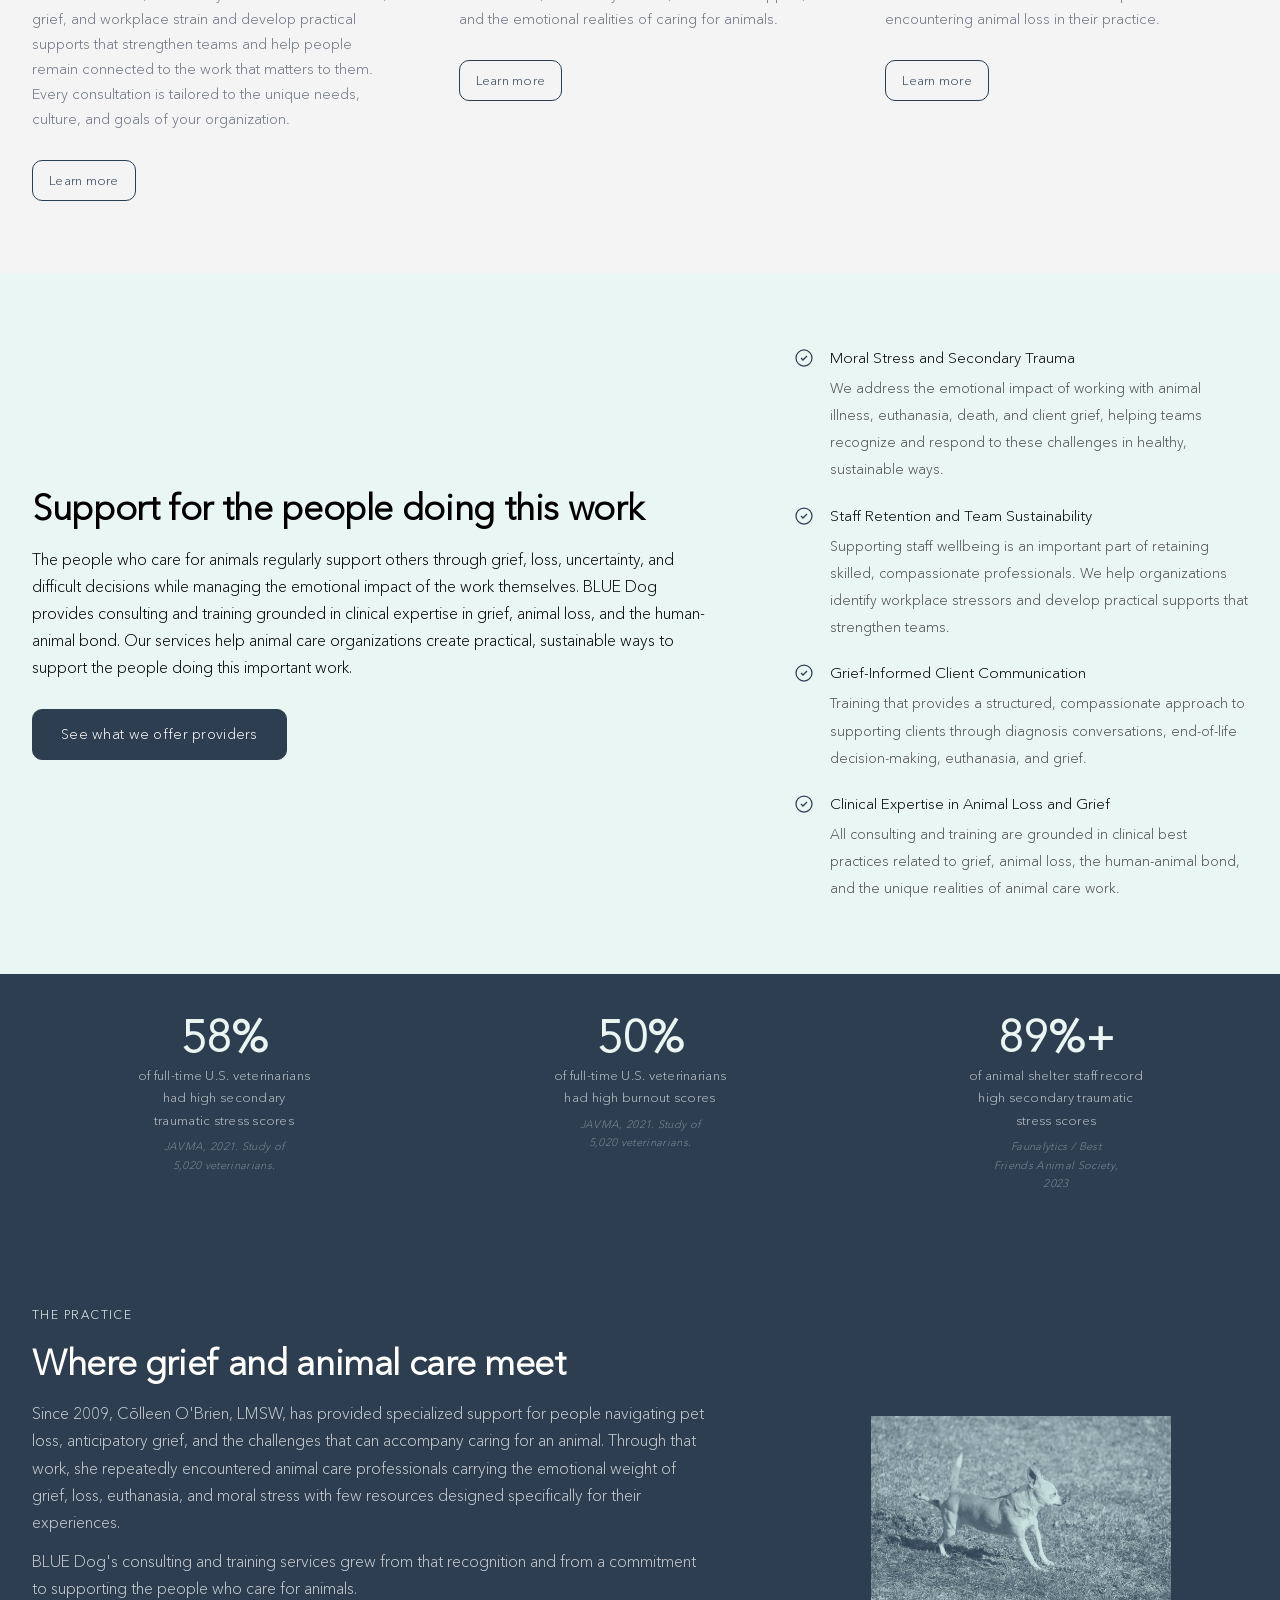
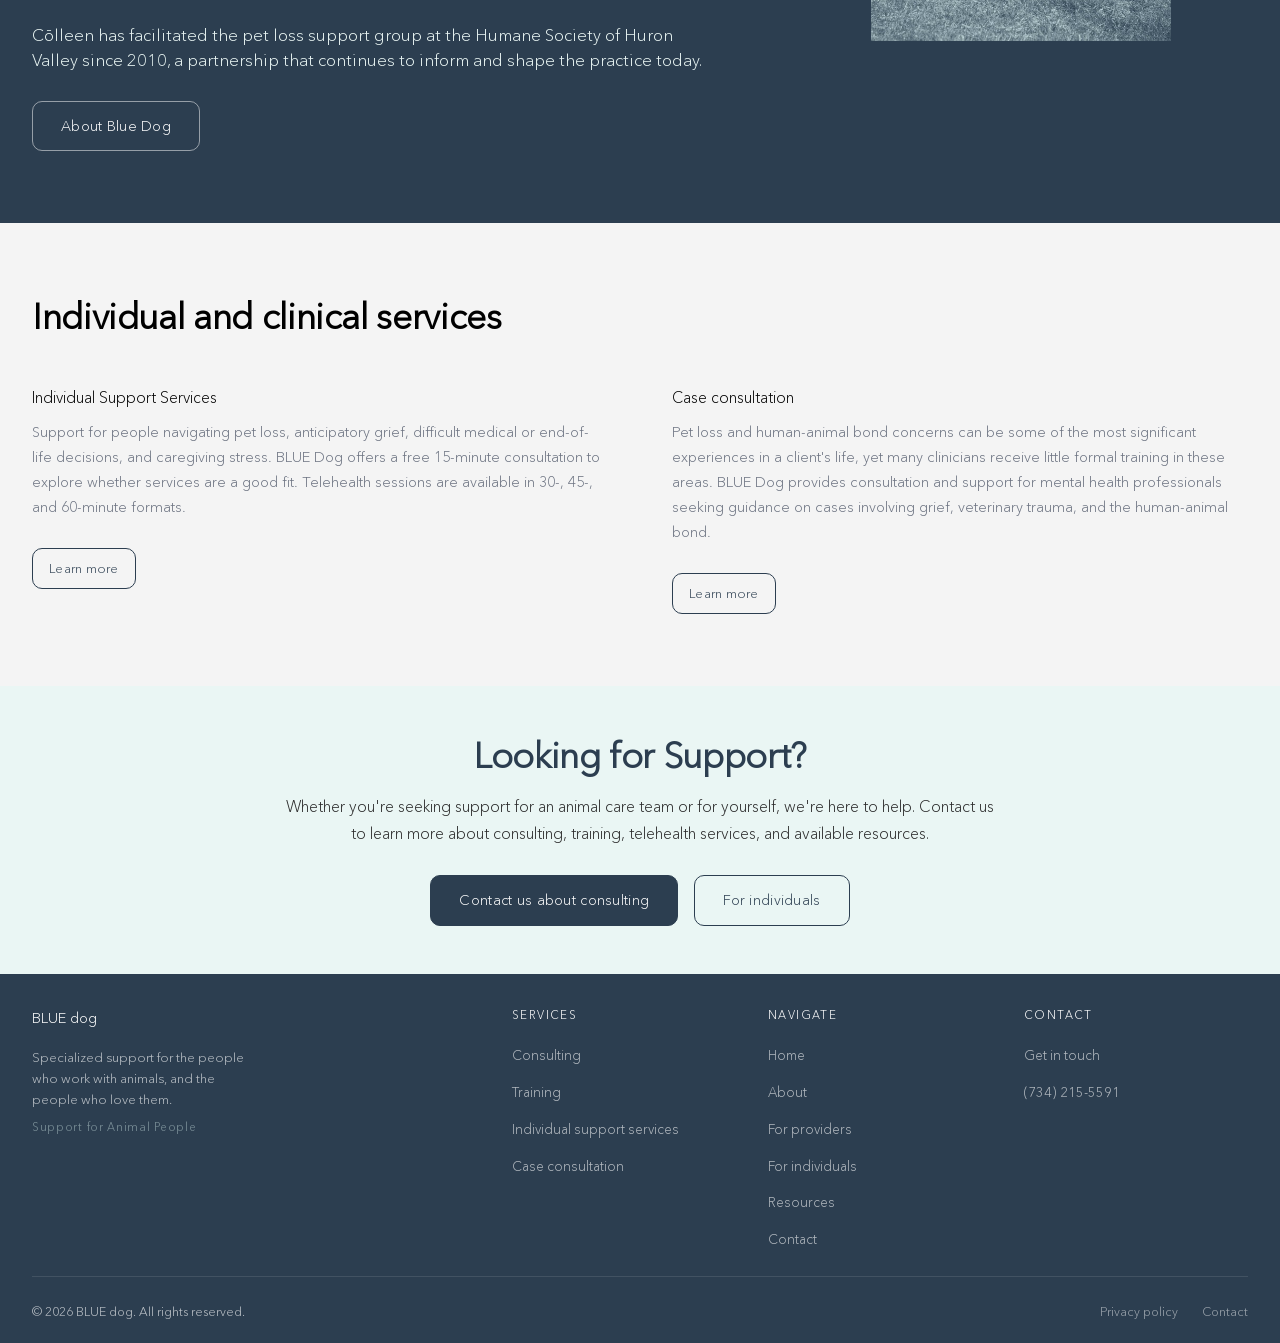
==== commit 97ddf066: "Add files via upload" ====
--- a/index.html
+++ b/index.html
@@ -78,14 +78,12 @@
       <div class="col-grid" style="grid-template-columns: 1fr 1fr;">
 
         <div>
-          <span class="col-item__rule" aria-hidden="true"></span>
           <h3 class="col-item__title">Animal Care Professionals and Organizations</h3>
           <p class="col-item__body">Veterinary practices, shelters, rescue organizations, animal control agencies, and the people who make their work possible. Consulting and training designed to address the moral stress, secondary trauma, and emotional realities unique to animal care work.</p>
           <a href="for-providers.html" class="btn btn--outline mt-md" style="font-size:0.82rem; padding:0.5rem 1rem;">For providers</a>
         </div>
 
         <div>
-          <span class="col-item__rule" aria-hidden="true"></span>
           <h3 class="col-item__title">Individuals Navigating Pet Loss</h3>
           <p class="col-item__body">People facing pet loss, anticipatory grief, end-of-life decisions, or caregiving stress. Individual support and resources grounded in clinical expertise in grief, loss, and the human-animal bond. Start with a free 15-minute consultation.</p>
           <a href="for-individuals.html" class="btn btn--outline mt-md" style="font-size:0.82rem; padding:0.5rem 1rem;">For individuals</a>
@@ -102,21 +100,18 @@
       <div class="col-grid">
 
         <article>
-          <span class="col-item__rule" aria-hidden="true"></span>
           <h3 class="col-item__title">Consulting</h3>
           <p class="col-item__body">We help animal care organizations address the emotional realities of caring for animals. Working with leaders and staff, we identify sources of moral stress, grief, and workplace strain and develop practical supports that strengthen teams and help people remain connected to the work that matters to them. Every consultation is tailored to the unique needs, culture, and goals of your organization.</p>
           <a href="services.html#consulting" class="btn btn--outline mt-md" style="font-size:0.82rem; padding:0.5rem 1rem;">Learn more</a>
         </article>
 
         <article>
-          <span class="col-item__rule" aria-hidden="true"></span>
           <h3 class="col-item__title">Training</h3>
           <p class="col-item__body">Customized training for veterinary and animal care teams focused on grief-informed communication, moral stress, secondary trauma, euthanasia support, and the emotional realities of caring for animals.</p>
           <a href="services.html#training" class="btn btn--outline mt-md" style="font-size:0.82rem; padding:0.5rem 1rem;">Learn more</a>
         </article>
 
         <article>
-          <span class="col-item__rule" aria-hidden="true"></span>
           <h3 class="col-item__title">Individual &amp; clinical services</h3>
           <p class="col-item__body">Support for individuals navigating pet loss, anticipatory grief, end-of-life decisions, or caregiving stress. Also: case consultation for mental health professionals encountering animal loss in their practice.</p>
           <a href="services.html#individual" class="btn btn--outline mt-md" style="font-size:0.82rem; padding:0.5rem 1rem;">Learn more</a>
@@ -179,13 +174,11 @@
           <p class="stat__label">of full-time U.S. veterinarians had high secondary traumatic stress scores</p>
           <p class="stat__source">JAVMA, 2021. Study of 5,020 veterinarians.</p>
         </div>
-        <div class="stat stat-bar__divider"></div>
         <div class="stat">
           <div class="stat__number">50.2%</div>
           <p class="stat__label">of full-time U.S. veterinarians had high burnout scores</p>
           <p class="stat__source">JAVMA, 2021. Study of 5,020 veterinarians.</p>
         </div>
-        <div class="stat stat-bar__divider"></div>
         <div class="stat">
           <div class="stat__number">90%+</div>
           <p class="stat__label">of animal shelter staff record high secondary traumatic stress scores</p>
@@ -203,7 +196,7 @@
         <h2 id="about-heading" class="text-white">Where grief and animal care meet</h2>
         <p style="color:rgba(255,255,255,0.75); margin-top:1rem;">Since 2009, Cōlleen O'Brien, LMSW, has provided specialized support for people navigating pet loss, anticipatory grief, and the challenges that can accompany caring for an animal. Through that work, she repeatedly encountered animal care professionals carrying the emotional weight of grief, loss, euthanasia, and moral stress with few resources designed specifically for their experiences.</p>
         <p style="color:rgba(255,255,255,0.75); margin-top:0.75rem;">BLUE Dog's consulting and training services grew from that recognition and from a commitment to supporting the people who care for animals.</p>
-        <p style="color:var(--mint); margin-top:1.25rem; font-size:1.05rem; line-height:1.5; padding-left:1rem; border-left:2px solid rgba(208,232,230,0.4);">Cōlleen has facilitated the pet loss support group at the Humane Society of Huron Valley since 2010, a partnership that continues to inform and shape the practice today.</p>
+        <p style="color:var(--mint); margin-top:1.25rem; font-size:1.05rem; line-height:1.5;">Cōlleen has facilitated the pet loss support group at the Humane Society of Huron Valley since 2010, a partnership that continues to inform and shape the practice today.</p>
         <a href="about.html" class="btn btn--outline-white mt-md">About Blue Dog</a>
       </div>
       <div aria-hidden="true" style="display:flex; align-items:center; justify-content:center;">
@@ -219,14 +212,12 @@
       <div class="col-grid" style="grid-template-columns: 1fr 1fr;">
 
         <article>
-          <span class="col-item__rule" aria-hidden="true"></span>
           <h3 class="col-item__title">Individual Support Services</h3>
           <p class="col-item__body">Support for people navigating pet loss, anticipatory grief, difficult medical or end-of-life decisions, and caregiving stress. BLUE Dog offers a free 15-minute consultation to explore whether services are a good fit. Telehealth sessions are available in 30-, 45-, and 60-minute formats.</p>
           <a href="services.html#individual" class="btn btn--outline mt-md" style="font-size:0.82rem; padding:0.5rem 1rem;">Learn more</a>
         </article>
 
         <article>
-          <span class="col-item__rule" aria-hidden="true"></span>
           <h3 class="col-item__title">Case consultation</h3>
           <p class="col-item__body">Pet loss and human-animal bond concerns can be some of the most significant experiences in a client's life, yet many clinicians receive little formal training in these areas. BLUE Dog provides consultation and support for mental health professionals seeking guidance on cases involving grief, veterinary trauma, and the human-animal bond.</p>
           <a href="services.html#case-consultation" class="btn btn--outline mt-md" style="font-size:0.82rem; padding:0.5rem 1rem;">Learn more</a>
--- a/styles.css
+++ b/styles.css
@@ -277,18 +277,8 @@
   text-transform: uppercase;
   color: var(--slate);
   margin-bottom: 1.25rem;
-  display: flex;
-  align-items: center;
-  gap: 0.75rem;
-}
-
-.hero__eyebrow::before {
-  content: '';
-  display: block;
-  width: 1.5rem;
-  height: 1px;
-  background: var(--slate);
-}
+}
+
 
 .hero__title { margin-bottom: 1.5rem; }
 
@@ -336,10 +326,6 @@
   text-align: center;
 }
 
-.stat-bar__divider {
-  border: none;
-  border-right: 1px solid rgba(255,255,255,0.12);
-}
 
 .stat__number {
   font-size: clamp(1.8rem, 4vw, 2.75rem);
@@ -365,19 +351,6 @@
   gap: 3rem 4rem;
 }
 
-.col-item__rule {
-  display: block;
-  width: 100%;
-  height: 2px;
-  background: var(--slate);
-  opacity: 0.18;
-  margin-bottom: 1.75rem;
-}
-
-.col-item__rule--slate {
-  background: var(--white);
-  opacity: 0.25;
-}
 
 .col-grid .col-item__title {
   font-size: 0.97rem !important;
@@ -591,8 +564,7 @@
 
 /* ─── TESTIMONIAL / QUOTE ─────────────────────────────────────────── */
 .quote-block {
-  border-left: 2px solid var(--mint);
-  padding: 1.25rem 2rem;
+  padding: 1.25rem 0;
   background: transparent;
 }
 
@@ -801,11 +773,6 @@
 .max-prose { max-width: 68ch; }
 
 /* ─── INLINE RULE DIVIDER ────────────────────────────────────────── */
-.hr-thin {
-  border: none;
-  border-top: 1px solid var(--line);
-  margin-block: 0;
-}
 
 /* ─── RESPONSIVE ─────────────────────────────────────────────────── */
 @media (max-width: 900px) {
@@ -814,7 +781,6 @@
   .split         { grid-template-columns: 1fr; gap: 2.5rem; }
   .split--reverse { direction: ltr; }
   .stat-bar__grid { grid-template-columns: 1fr; gap: 1.5rem; }
-  .stat-bar__divider { display: none; }
   .footer__grid  { grid-template-columns: 1fr 1fr; }
 }
 
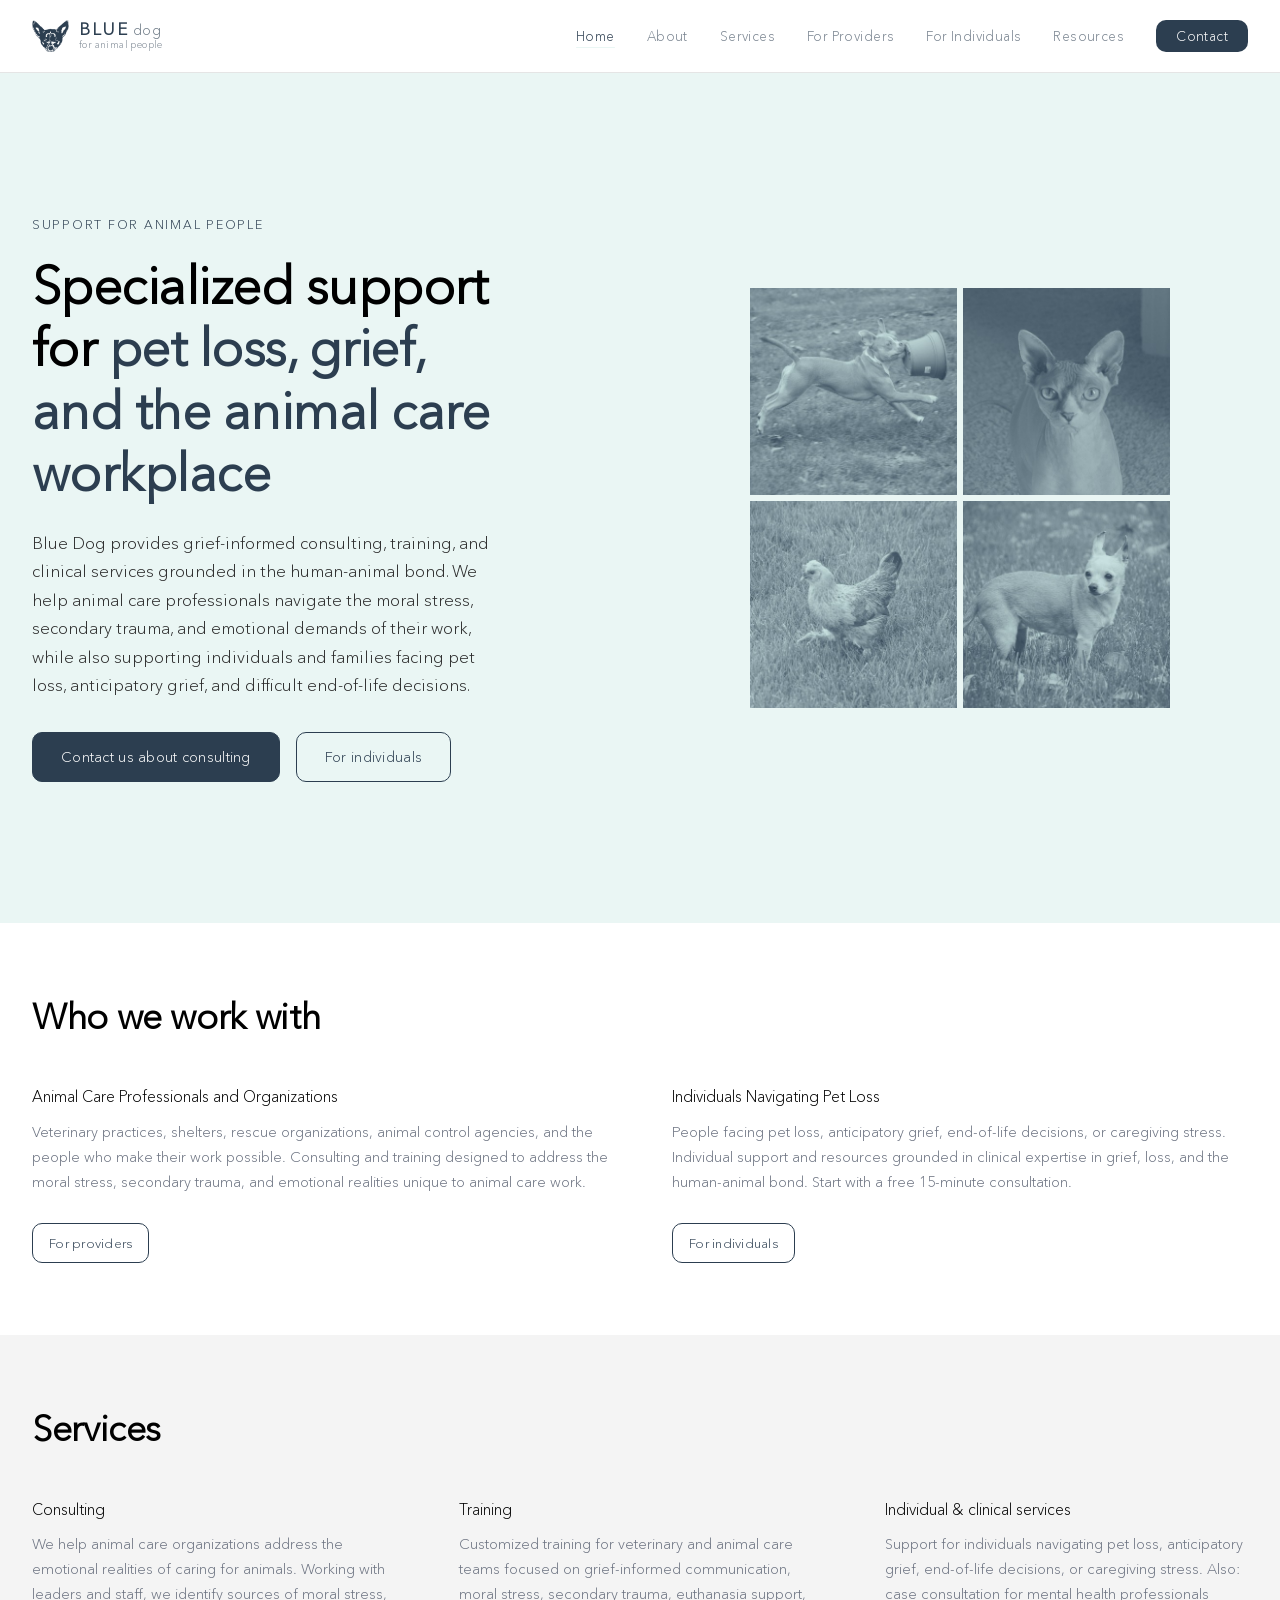
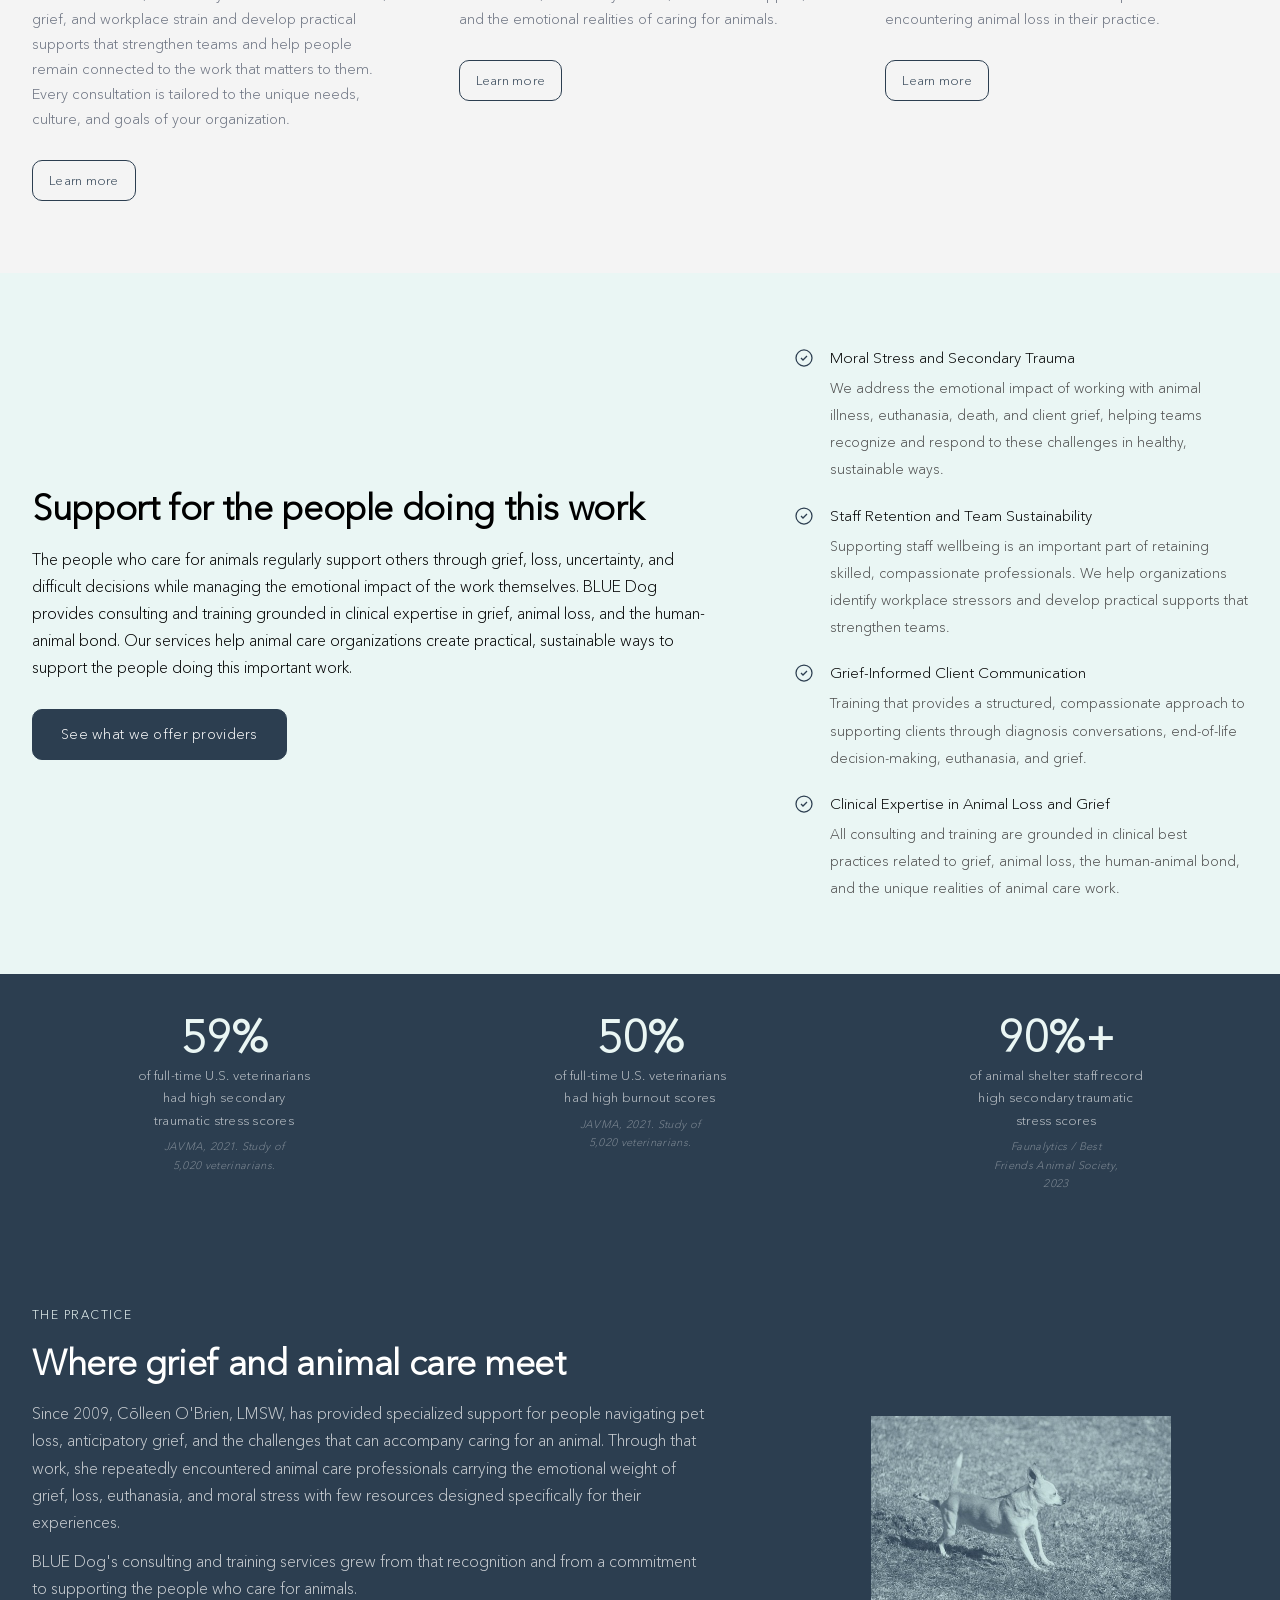
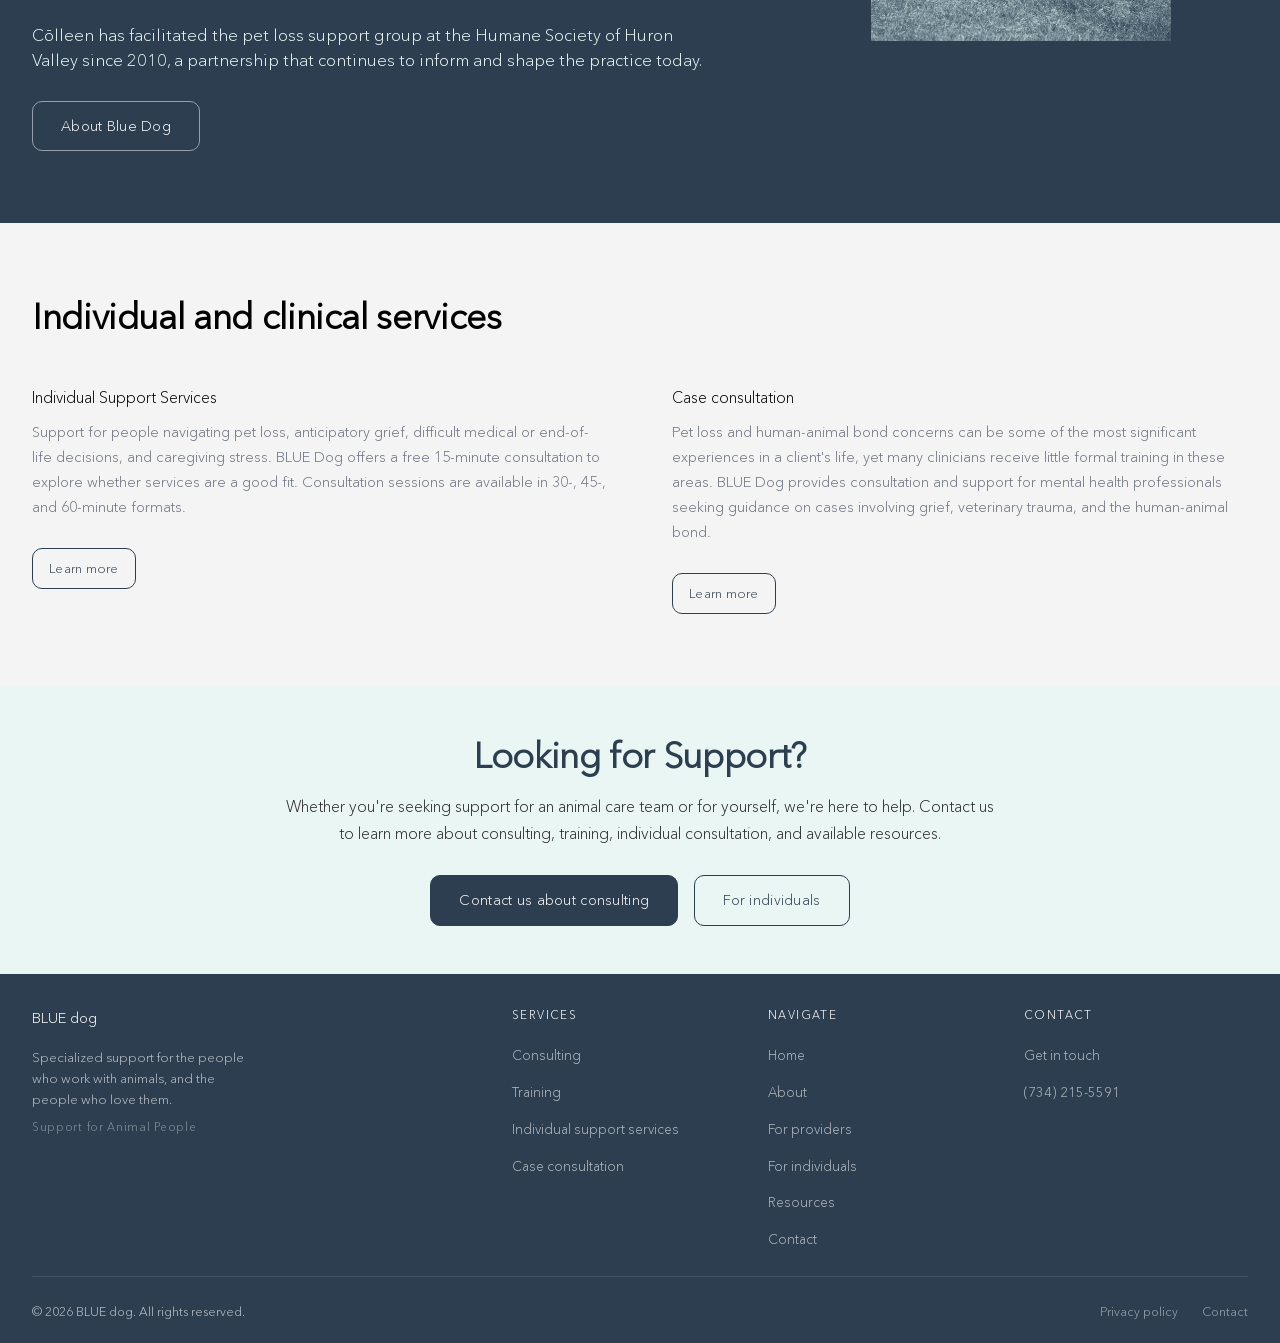
==== commit 9053d6eb: "Add files via upload" ====
--- a/index.html
+++ b/index.html
@@ -213,7 +213,7 @@
 
         <article>
           <h3 class="col-item__title">Individual Support Services</h3>
-          <p class="col-item__body">Support for people navigating pet loss, anticipatory grief, difficult medical or end-of-life decisions, and caregiving stress. BLUE Dog offers a free 15-minute consultation to explore whether services are a good fit. Telehealth sessions are available in 30-, 45-, and 60-minute formats.</p>
+          <p class="col-item__body">Support for people navigating pet loss, anticipatory grief, difficult medical or end-of-life decisions, and caregiving stress. BLUE Dog offers a free 15-minute consultation to explore whether services are a good fit. Consultation sessions are available in 30-, 45-, and 60-minute formats.</p>
           <a href="services.html#individual" class="btn btn--outline mt-md" style="font-size:0.82rem; padding:0.5rem 1rem;">Learn more</a>
         </article>
 
@@ -231,7 +231,7 @@
   <section style="background:var(--mint); padding-block:3rem;" aria-labelledby="cta-heading">
     <div class="container text-center">
       <h2 id="cta-heading" class="text-slate mb-sm">Looking for Support?</h2>
-      <p style="color:#2a2a2a; margin-inline:auto; margin-bottom:1.75rem;">Whether you're seeking support for an animal care team or for yourself, we're here to help. Contact us to learn more about consulting, training, telehealth services, and available resources.</p>
+      <p style="color:#2a2a2a; margin-inline:auto; margin-bottom:1.75rem;">Whether you're seeking support for an animal care team or for yourself, we're here to help. Contact us to learn more about consulting, training, individual consultation, and available resources.</p>
       <div style="display:flex; gap:1rem; flex-wrap:wrap; justify-content:center;">
         <a href="contact.html" class="btn btn--primary">Contact us about consulting</a>
         <a href="for-individuals.html" class="btn btn--outline">For individuals</a>
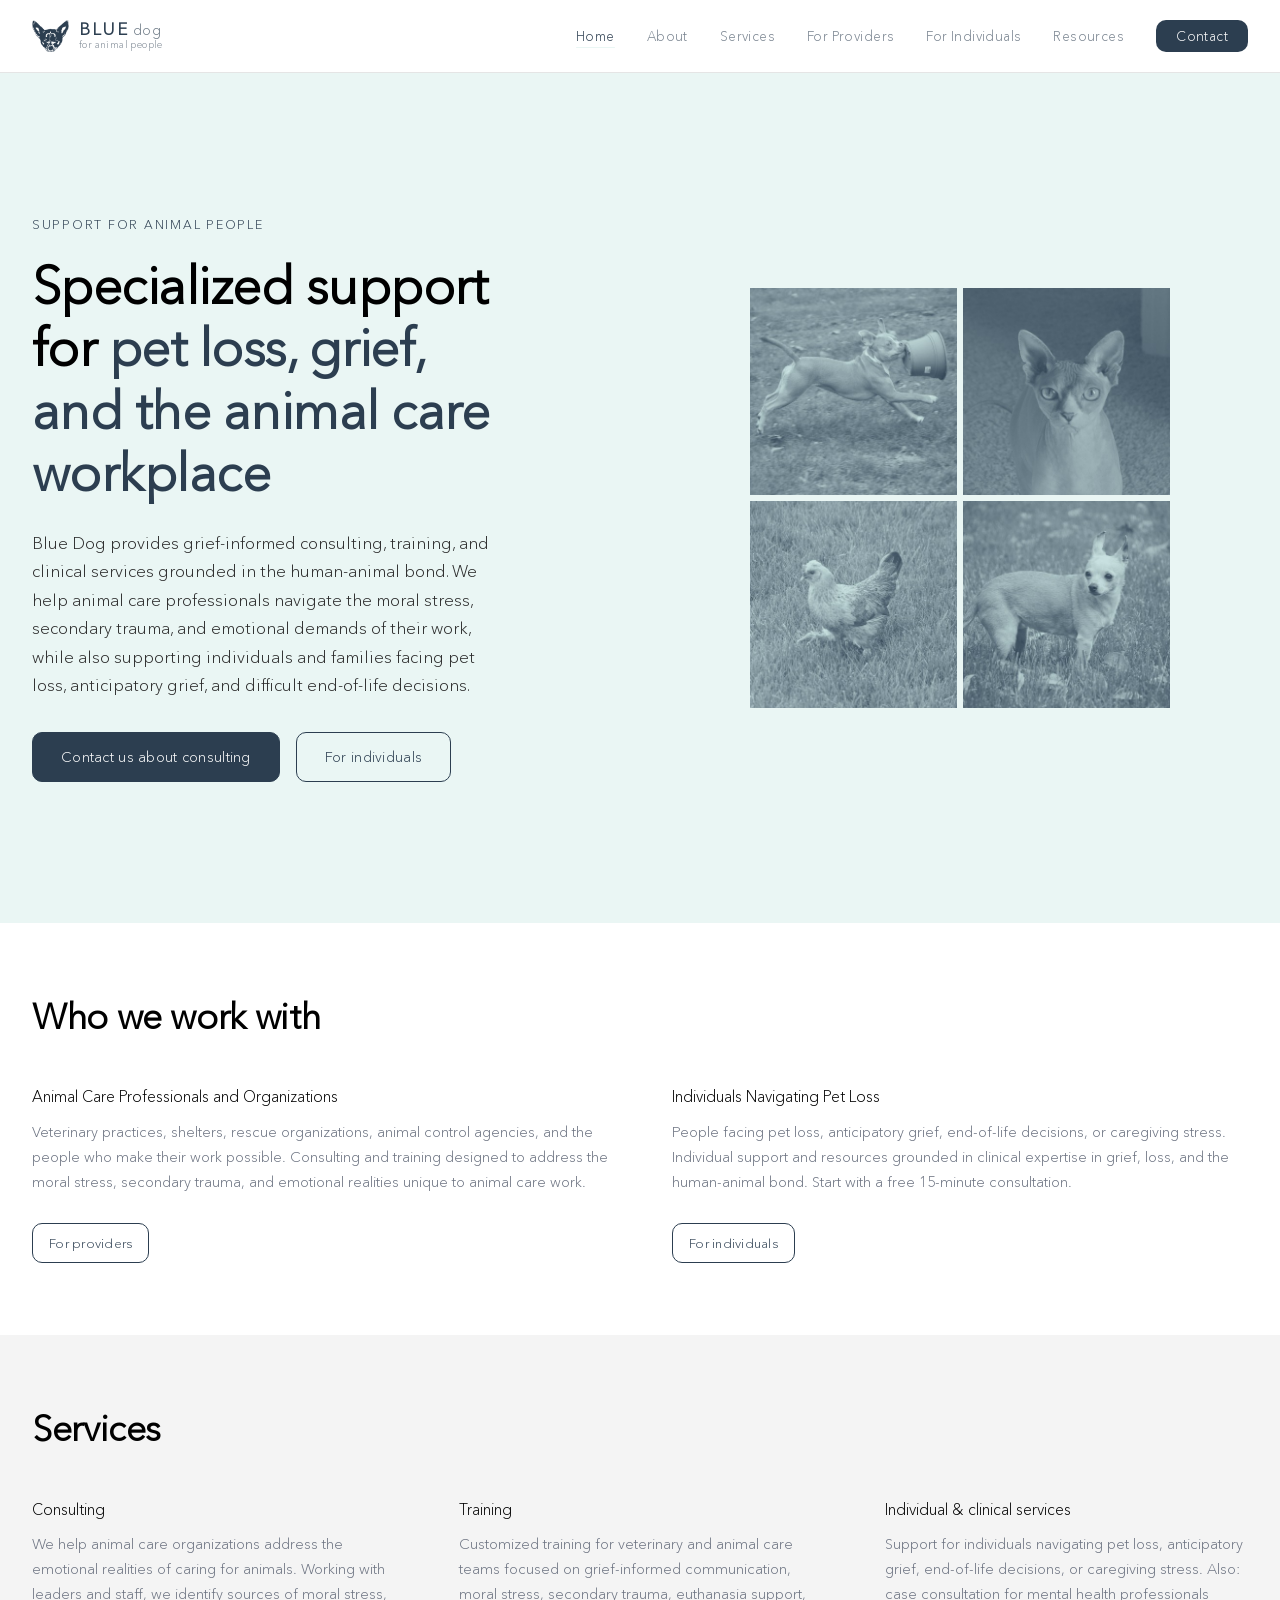
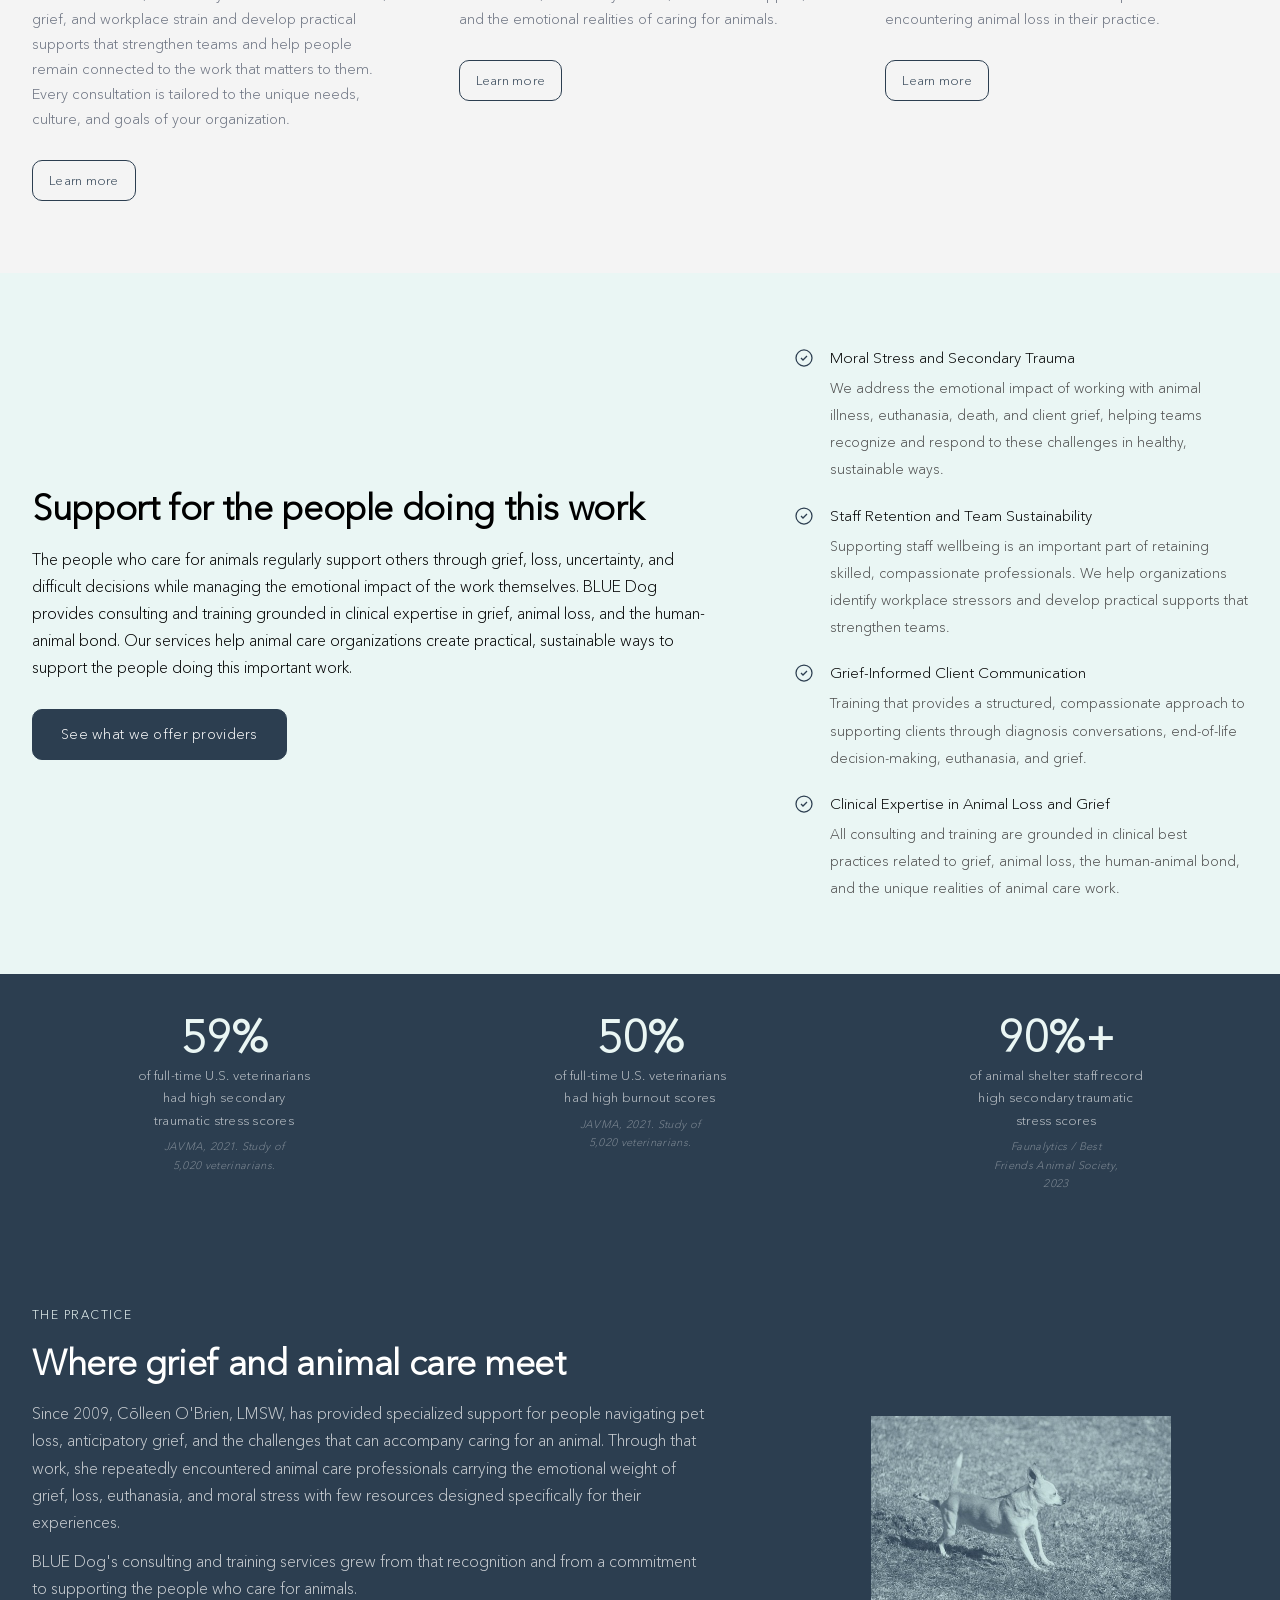
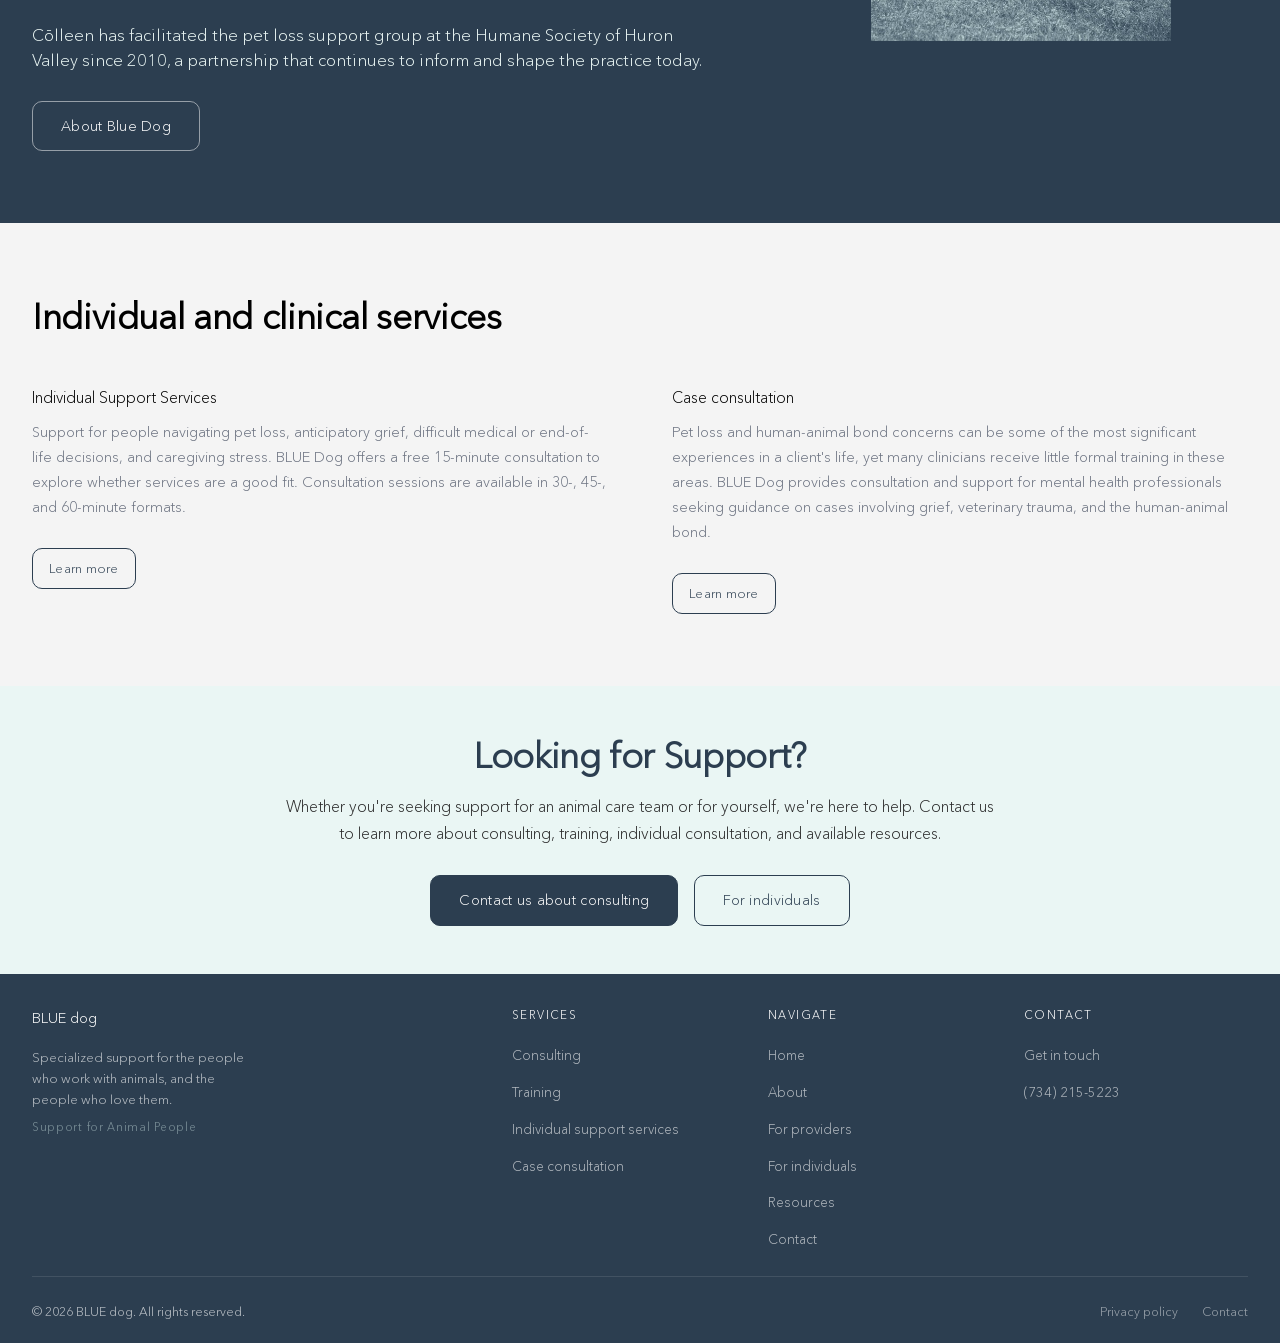
==== commit fb4a7342: "Add files via upload" ====
--- a/index.html
+++ b/index.html
@@ -24,7 +24,7 @@
     "name": "Blue Dog Counseling",
     "url": "https://www.bluedogcounseling.com",
     "logo": "https://www.bluedogcounseling.com/logo.png",
-    "telephone": "+17342155591",
+    "telephone": "+17342155223",
     "description": "Grief-informed consulting and training for veterinary and animal welfare professionals, and individual support for people navigating pet loss, end-of-life decisions, and animal grief.",
     "address": {
       "@type": "PostalAddress",
@@ -32,7 +32,7 @@
     },
     "contactPoint": {
       "@type": "ContactPoint",
-      "telephone": "+17342155591",
+      "telephone": "+17342155223",
       "contactType": "customer service",
       "url": "https://www.bluedogcounseling.com/contact"
     },
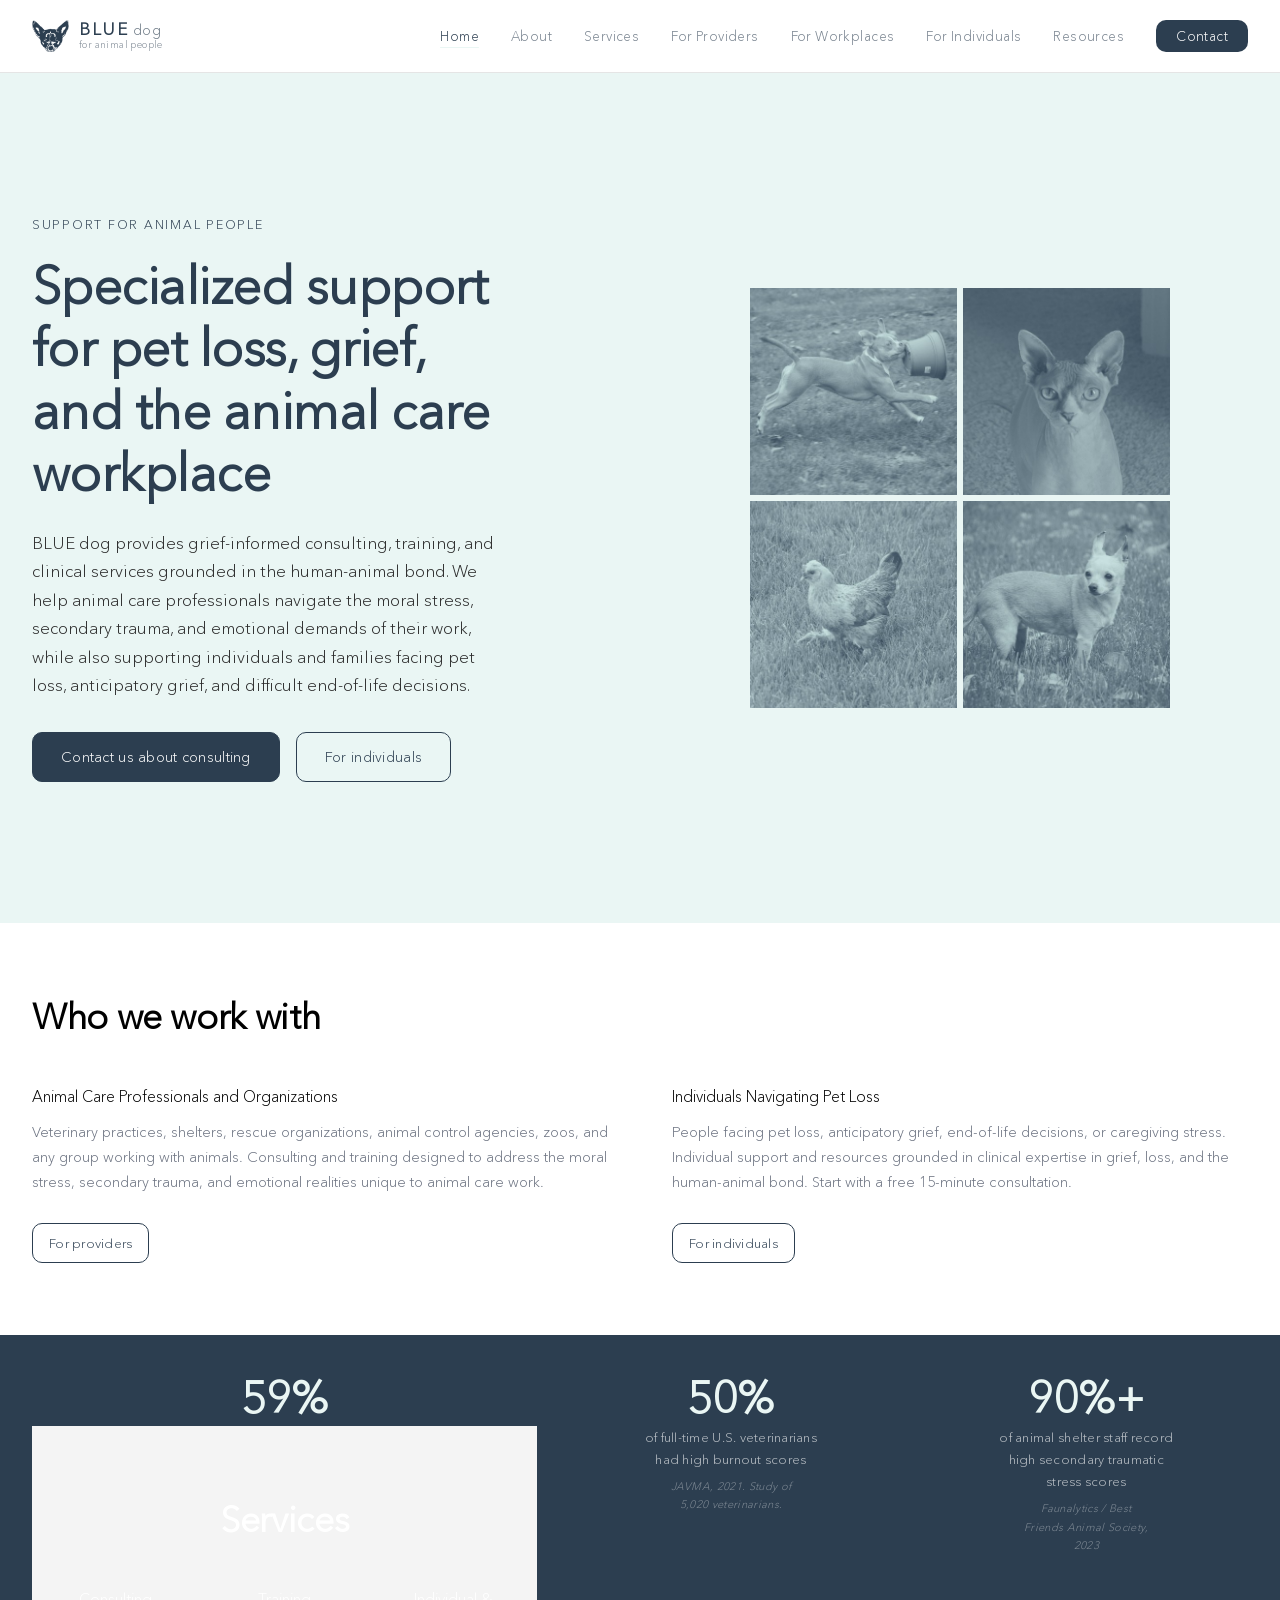
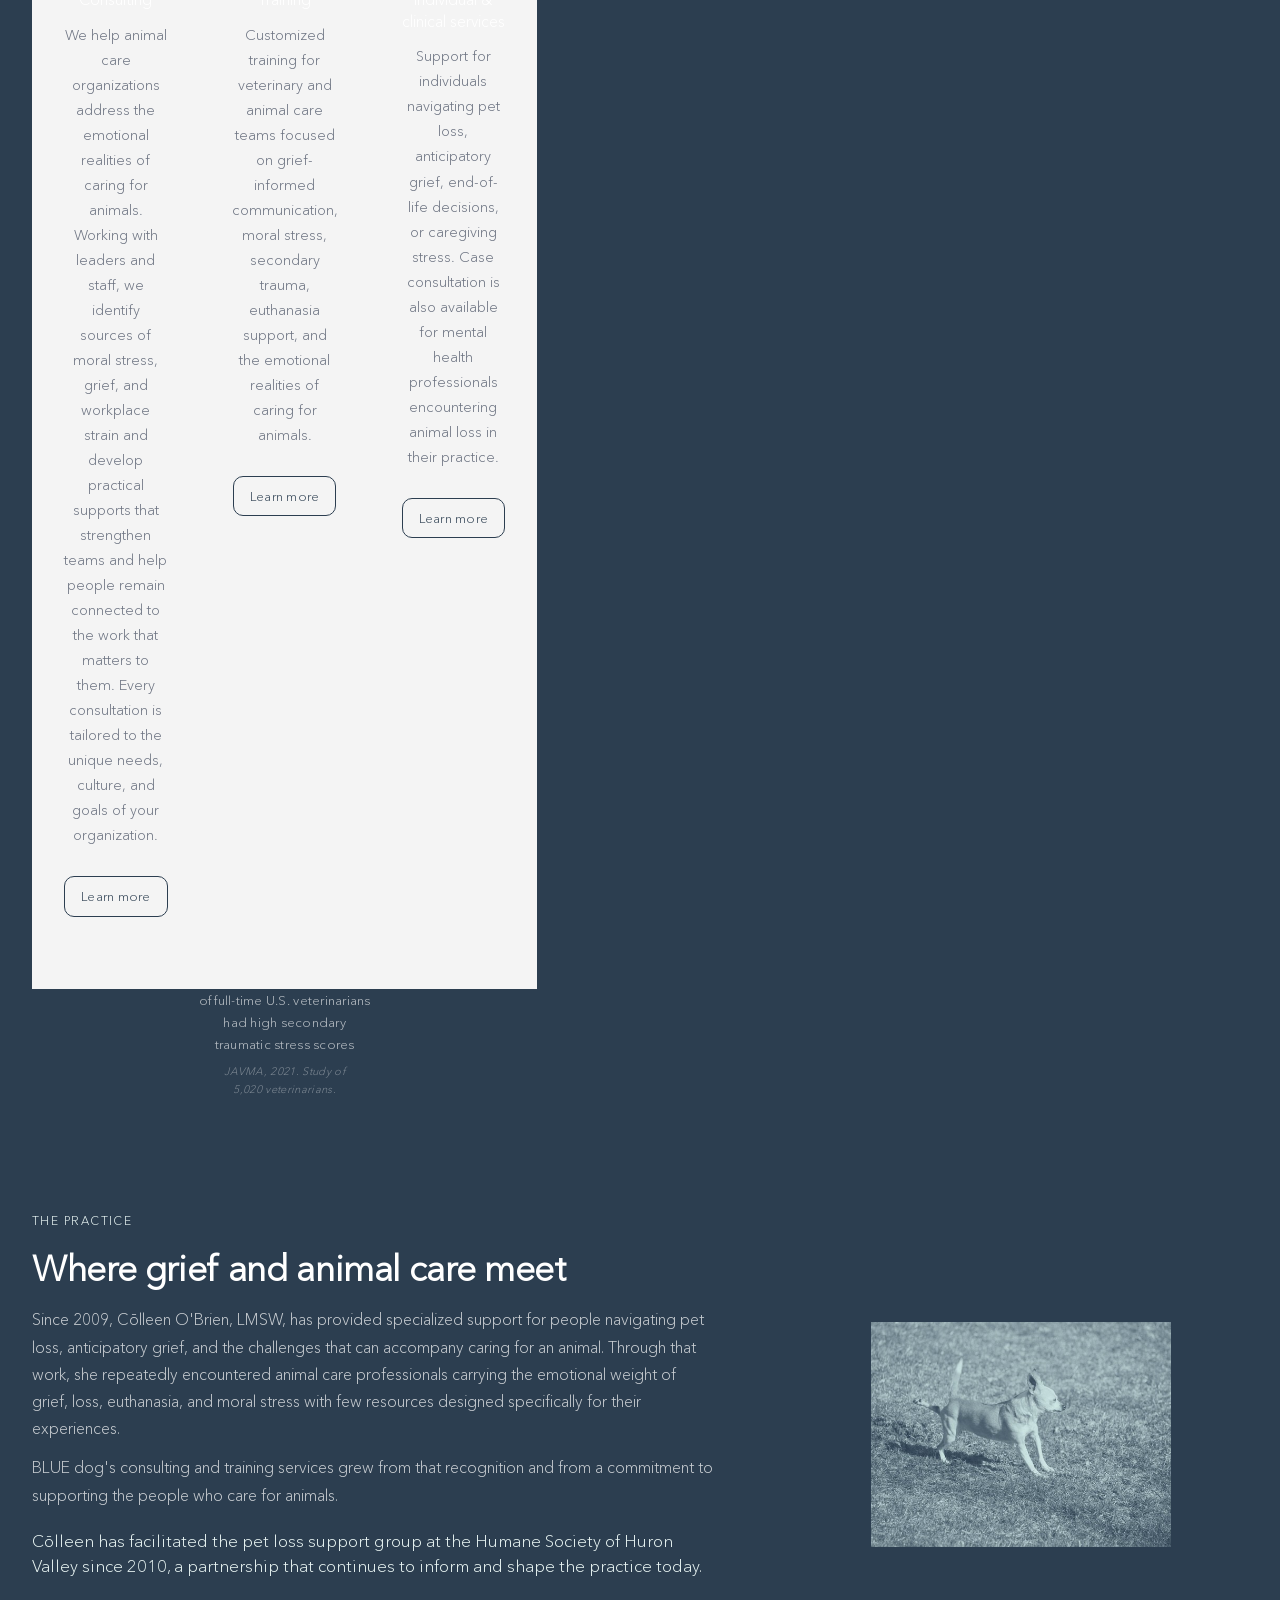
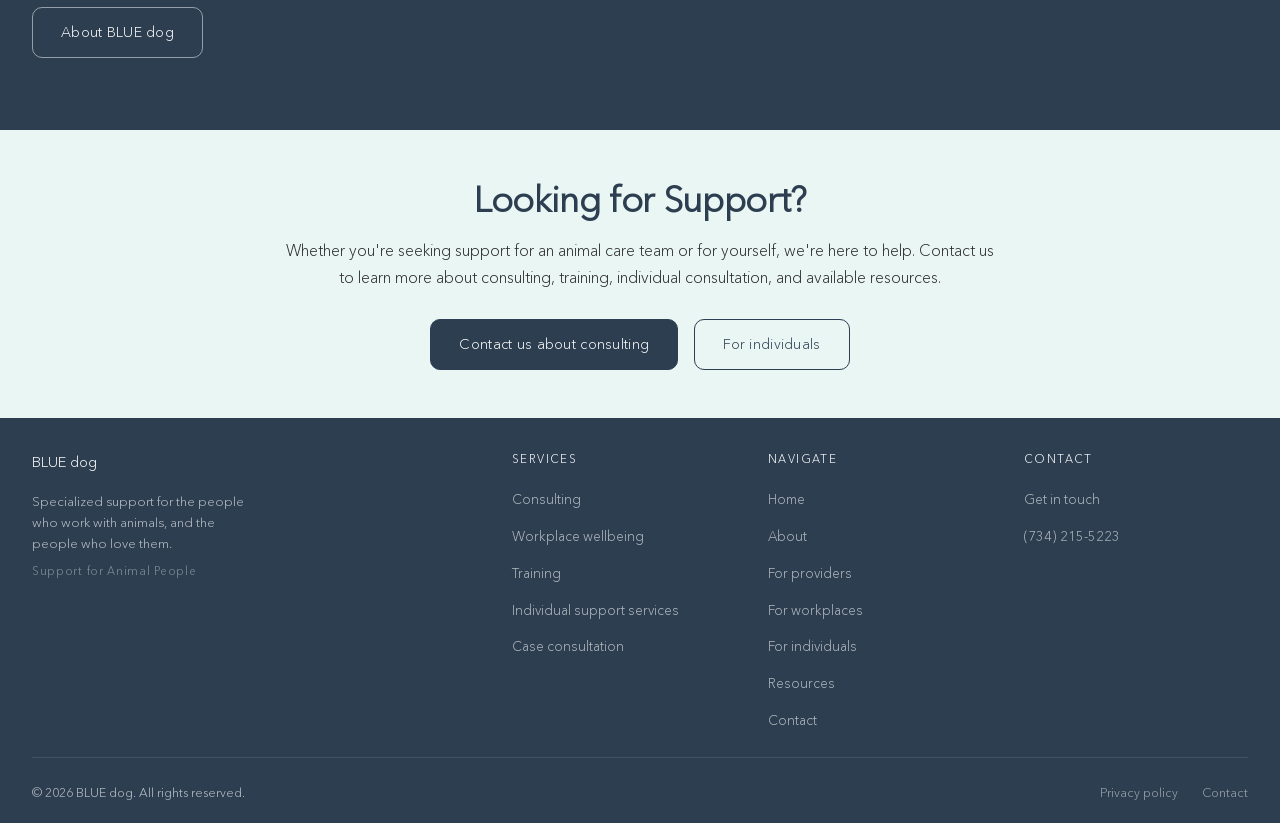
==== commit 17f8f120: "Add files via upload" ====
--- a/index.html
+++ b/index.html
@@ -5,13 +5,13 @@
   <meta name="viewport" content="width=device-width, initial-scale=1.0" />
 
   <!-- SEO Meta -->
-  <title>Blue Dog Counseling | Grief-Informed Support for Animal Loss, Pet Grief & Animal Care Professionals</title>
-  <meta name="description" content="Blue Dog Counseling provides grief-informed consulting and training for veterinary practices and animal shelters, and individual support for people navigating pet loss, end-of-life decisions, and animal grief." />
+  <title>BLUE dog Counseling | Grief-Informed Support for Animal Loss, Pet Grief & Animal Care Professionals</title>
+  <meta name="description" content="BLUE dog Counseling provides grief-informed consulting and training for veterinary practices and animal shelters, and individual support for people navigating pet loss, end-of-life decisions, and animal grief." />
   <meta name="keywords" content="veterinary consulting, animal welfare training, vet burnout, moral stress veterinarians, secondary trauma vet techs, animal shelter staff wellness, veterinary mental health, grief-informed care, pet loss support, euthanasia decision support" />
   <link rel="canonical" href="https://www.bluedogcounseling.com/" />
 
   <!-- Open Graph -->
-  <meta property="og:title" content="Blue Dog Counseling | Specialized Support for Animal Loss & the Animal Care Workforce" />
+  <meta property="og:title" content="BLUE dog Counseling | Specialized Support for Animal Loss & the Animal Care Workforce" />
   <meta property="og:description" content="Grief-informed consulting and training for animal care professionals, and individual support for people navigating pet loss and end-of-life decisions." />
   <meta property="og:type" content="website" />
   <meta property="og:url" content="https://www.bluedogcounseling.com/" />
@@ -21,7 +21,7 @@
   {
     "@context": "https://schema.org",
     "@type": "Organization",
-    "name": "Blue Dog Counseling",
+    "name": "BLUE dog Counseling",
     "url": "https://www.bluedogcounseling.com",
     "logo": "https://www.bluedogcounseling.com/logo.png",
     "telephone": "+17342155223",
@@ -53,7 +53,7 @@
           Specialized support for <em>pet loss, grief, and the animal care workplace</em>
         </h1>
         <p class="hero__body">
-          Blue Dog provides grief-informed consulting, training, and clinical services grounded in the human-animal bond. We help animal care professionals navigate the moral stress, secondary trauma, and emotional demands of their work, while also supporting individuals and families facing pet loss, anticipatory grief, and difficult end-of-life decisions.
+          BLUE dog provides grief-informed consulting, training, and clinical services grounded in the human-animal bond. We help animal care professionals navigate the moral stress, secondary trauma, and emotional demands of their work, while also supporting individuals and families facing pet loss, anticipatory grief, and difficult end-of-life decisions.
         </p>
         <div class="hero__actions">
           <a href="contact.html" class="btn btn--primary">Contact us about consulting</a>
@@ -79,7 +79,7 @@
 
         <div>
           <h3 class="col-item__title">Animal Care Professionals and Organizations</h3>
-          <p class="col-item__body">Veterinary practices, shelters, rescue organizations, animal control agencies, and the people who make their work possible. Consulting and training designed to address the moral stress, secondary trauma, and emotional realities unique to animal care work.</p>
+          <p class="col-item__body">Veterinary practices, shelters, rescue organizations, animal control agencies, zoos, and any group working with animals. Consulting and training designed to address the moral stress, secondary trauma, and emotional realities unique to animal care work.</p>
           <a href="for-providers.html" class="btn btn--outline mt-md" style="font-size:0.82rem; padding:0.5rem 1rem;">For providers</a>
         </div>
 
@@ -92,6 +92,13 @@
       </div>
     </div>
   </section>
+
+<!-- STAT BAR -->
+  <div class="stat-bar" role="region" aria-label="Industry statistics">
+    <div class="container">
+      <div class="stat-bar__grid">
+        <div class="stat">
+          <div class="stat__number">58.9%</div>
 
   <!-- SERVICES OVERVIEW -->
   <section class="bg-light" aria-labelledby="services-heading">
@@ -113,7 +120,7 @@
 
         <article>
           <h3 class="col-item__title">Individual &amp; clinical services</h3>
-          <p class="col-item__body">Support for individuals navigating pet loss, anticipatory grief, end-of-life decisions, or caregiving stress. Also: case consultation for mental health professionals encountering animal loss in their practice.</p>
+          <p class="col-item__body">Support for individuals navigating pet loss, anticipatory grief, end-of-life decisions, or caregiving stress. Case consultation is also available for mental health professionals encountering animal loss in their practice.</p>
           <a href="services.html#individual" class="btn btn--outline mt-md" style="font-size:0.82rem; padding:0.5rem 1rem;">Learn more</a>
         </article>
 
@@ -121,57 +128,8 @@
     </div>
   </section>
 
-
-  <!-- FOR PROVIDERS CALLOUT -->
-  <section class="bg-mint" aria-labelledby="providers-heading">
-    <div class="container split" style="grid-template-columns: 3fr 2fr;">
-      <div>
-        <h2 id="providers-heading">Support for the people doing this work</h2>
-        <p class="mt-sm">The people who care for animals regularly support others through grief, loss, uncertainty, and difficult decisions while managing the emotional impact of the work themselves. BLUE Dog provides consulting and training grounded in clinical expertise in grief, animal loss, and the human-animal bond. Our services help animal care organizations create practical, sustainable ways to support the people doing this important work.</p>
-        <a href="for-providers.html" class="btn btn--primary mt-md">See what we offer providers</a>
-      </div>
-      <div>
-        <ul style="display:flex; flex-direction:column; gap:1.25rem; margin-top:0;">
-          <li style="display:flex; gap:1rem; align-items:flex-start;">
-            <svg width="20" height="20" viewBox="0 0 20 20" fill="none" stroke="#2C3E50" stroke-width="1.25" style="flex-shrink:0; margin-top:3px;" aria-hidden="true"><circle cx="10" cy="10" r="8"/><polyline points="7,10 9,12 13,8"/></svg>
-            <div>
-              <strong style="font-weight:500; font-size:0.95rem; display:block; margin-bottom:0.2rem;">Moral Stress and Secondary Trauma</strong>
-              <span style="font-size:0.88rem; color:#4a4a4a;">We address the emotional impact of working with animal illness, euthanasia, death, and client grief, helping teams recognize and respond to these challenges in healthy, sustainable ways.</span>
-            </div>
-          </li>
-          <li style="display:flex; gap:1rem; align-items:flex-start;">
-            <svg width="20" height="20" viewBox="0 0 20 20" fill="none" stroke="#2C3E50" stroke-width="1.25" style="flex-shrink:0; margin-top:3px;" aria-hidden="true"><circle cx="10" cy="10" r="8"/><polyline points="7,10 9,12 13,8"/></svg>
-            <div>
-              <strong style="font-weight:500; font-size:0.95rem; display:block; margin-bottom:0.2rem;">Staff Retention and Team Sustainability</strong>
-              <span style="font-size:0.88rem; color:#4a4a4a;">Supporting staff wellbeing is an important part of retaining skilled, compassionate professionals. We help organizations identify workplace stressors and develop practical supports that strengthen teams.</span>
-            </div>
-          </li>
-          <li style="display:flex; gap:1rem; align-items:flex-start;">
-            <svg width="20" height="20" viewBox="0 0 20 20" fill="none" stroke="#2C3E50" stroke-width="1.25" style="flex-shrink:0; margin-top:3px;" aria-hidden="true"><circle cx="10" cy="10" r="8"/><polyline points="7,10 9,12 13,8"/></svg>
-            <div>
-              <strong style="font-weight:500; font-size:0.95rem; display:block; margin-bottom:0.2rem;">Grief-Informed Client Communication</strong>
-              <span style="font-size:0.88rem; color:#4a4a4a;">Training that provides a structured, compassionate approach to supporting clients through diagnosis conversations, end-of-life decision-making, euthanasia, and grief.</span>
-            </div>
-          </li>
-          <li style="display:flex; gap:1rem; align-items:flex-start;">
-            <svg width="20" height="20" viewBox="0 0 20 20" fill="none" stroke="#2C3E50" stroke-width="1.25" style="flex-shrink:0; margin-top:3px;" aria-hidden="true"><circle cx="10" cy="10" r="8"/><polyline points="7,10 9,12 13,8"/></svg>
-            <div>
-              <strong style="font-weight:500; font-size:0.95rem; display:block; margin-bottom:0.2rem;">Clinical Expertise in Animal Loss and Grief</strong>
-              <span style="font-size:0.88rem; color:#4a4a4a;">All consulting and training are grounded in clinical best practices related to grief, animal loss, the human-animal bond, and the unique realities of animal care work.</span>
-            </div>
-          </li>
-        </ul>
-      </div>
-    </div>
-  </section>
-
-  <!-- STAT BAR -->
-  <div class="stat-bar" role="region" aria-label="Industry statistics">
-    <div class="container">
-      <div class="stat-bar__grid">
-        <div class="stat">
-          <div class="stat__number">58.9%</div>
-          <p class="stat__label">of full-time U.S. veterinarians had high secondary traumatic stress scores</p>
+  
+            <p class="stat__label">of full-time U.S. veterinarians had high secondary traumatic stress scores</p>
           <p class="stat__source">JAVMA, 2021. Study of 5,020 veterinarians.</p>
         </div>
         <div class="stat">
@@ -195,9 +153,9 @@
         <p class="section-label" style="color:var(--mint);">The practice</p>
         <h2 id="about-heading" class="text-white">Where grief and animal care meet</h2>
         <p style="color:rgba(255,255,255,0.75); margin-top:1rem;">Since 2009, Cōlleen O'Brien, LMSW, has provided specialized support for people navigating pet loss, anticipatory grief, and the challenges that can accompany caring for an animal. Through that work, she repeatedly encountered animal care professionals carrying the emotional weight of grief, loss, euthanasia, and moral stress with few resources designed specifically for their experiences.</p>
-        <p style="color:rgba(255,255,255,0.75); margin-top:0.75rem;">BLUE Dog's consulting and training services grew from that recognition and from a commitment to supporting the people who care for animals.</p>
+        <p style="color:rgba(255,255,255,0.75); margin-top:0.75rem;">BLUE dog's consulting and training services grew from that recognition and from a commitment to supporting the people who care for animals.</p>
         <p style="color:var(--mint); margin-top:1.25rem; font-size:1.05rem; line-height:1.5;">Cōlleen has facilitated the pet loss support group at the Humane Society of Huron Valley since 2010, a partnership that continues to inform and shape the practice today.</p>
-        <a href="about.html" class="btn btn--outline-white mt-md">About Blue Dog</a>
+        <a href="about.html" class="btn btn--outline-white mt-md">About BLUE dog</a>
       </div>
       <div aria-hidden="true" style="display:flex; align-items:center; justify-content:center;">
         <img src="pet-chihuahua-running.jpg" alt="" style="max-width:300px; width:100%; display:block; object-fit:cover; aspect-ratio:4/3;" />
@@ -205,28 +163,7 @@
     </div>
   </section>
 
-  <!-- INDIVIDUAL & CLINICAL SERVICES -->
-  <section class="bg-light" aria-labelledby="additional-heading">
-    <div class="container">
-      <h2 id="additional-heading" class="mb-lg">Individual and clinical services</h2>
-      <div class="col-grid" style="grid-template-columns: 1fr 1fr;">
-
-        <article>
-          <h3 class="col-item__title">Individual Support Services</h3>
-          <p class="col-item__body">Support for people navigating pet loss, anticipatory grief, difficult medical or end-of-life decisions, and caregiving stress. BLUE Dog offers a free 15-minute consultation to explore whether services are a good fit. Consultation sessions are available in 30-, 45-, and 60-minute formats.</p>
-          <a href="services.html#individual" class="btn btn--outline mt-md" style="font-size:0.82rem; padding:0.5rem 1rem;">Learn more</a>
-        </article>
-
-        <article>
-          <h3 class="col-item__title">Case consultation</h3>
-          <p class="col-item__body">Pet loss and human-animal bond concerns can be some of the most significant experiences in a client's life, yet many clinicians receive little formal training in these areas. BLUE Dog provides consultation and support for mental health professionals seeking guidance on cases involving grief, veterinary trauma, and the human-animal bond.</p>
-          <a href="services.html#case-consultation" class="btn btn--outline mt-md" style="font-size:0.82rem; padding:0.5rem 1rem;">Learn more</a>
-        </article>
-
-      </div>
-    </div>
-  </section>
-
+  
   <!-- CTA BAND -->
   <section style="background:var(--mint); padding-block:3rem;" aria-labelledby="cta-heading">
     <div class="container text-center">
--- a/styles.css
+++ b/styles.css
@@ -280,7 +280,7 @@
 }
 
 
-.hero__title { margin-bottom: 1.5rem; }
+.hero__title { margin-bottom: 1.5rem; color: var(--slate); }
 
 .hero__title em {
   font-style: normal;
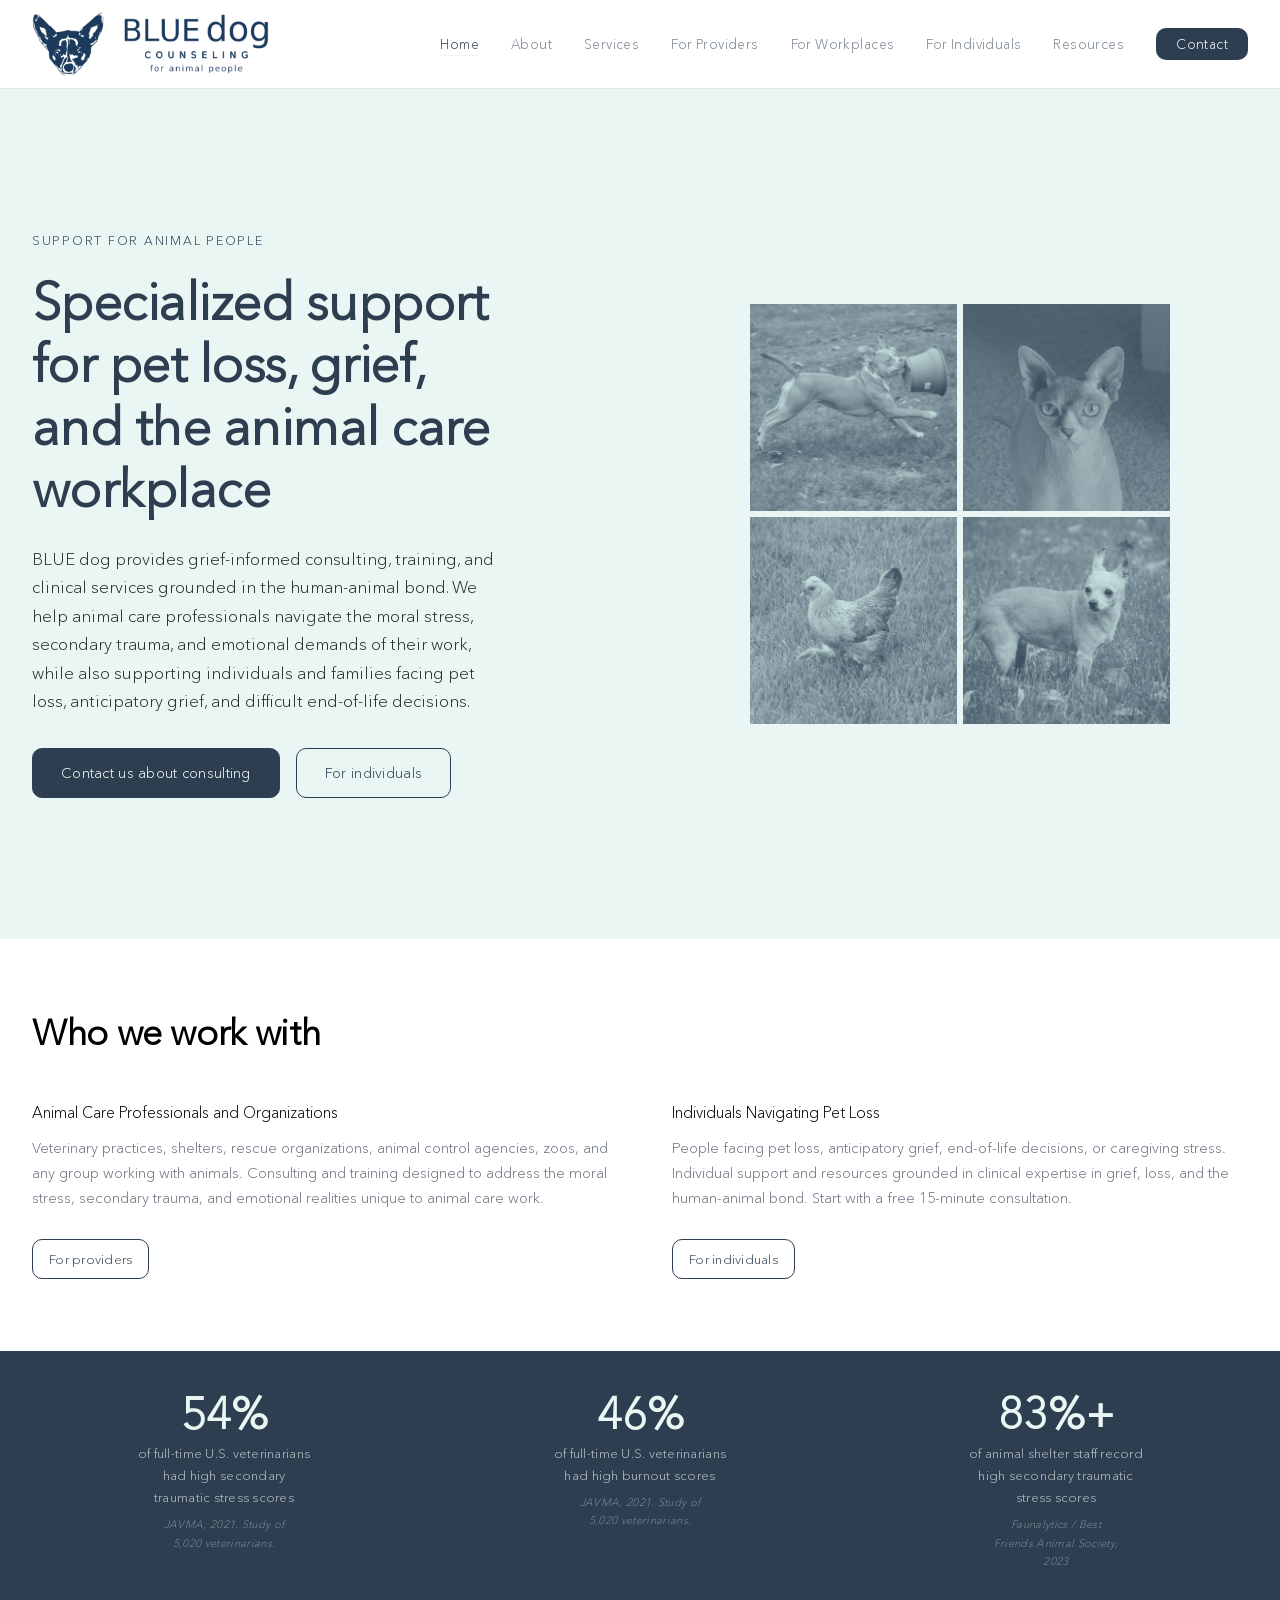
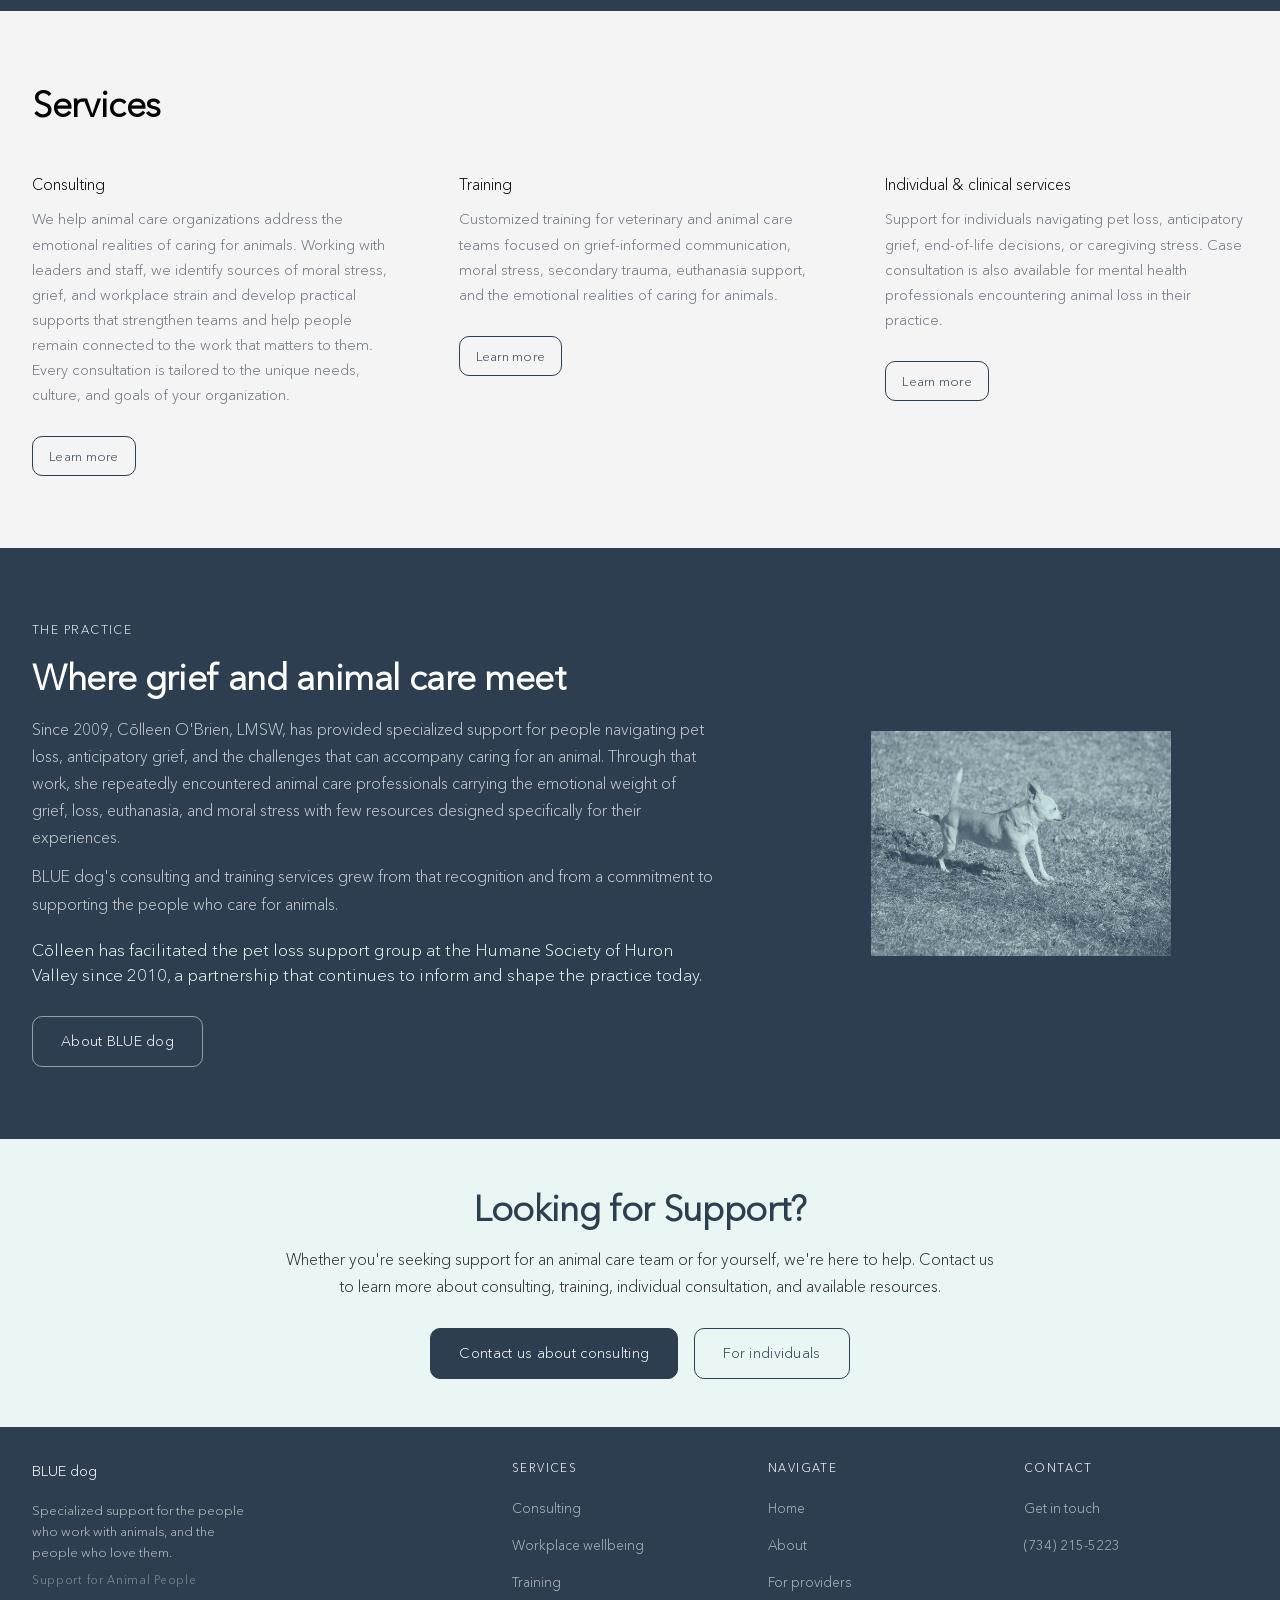
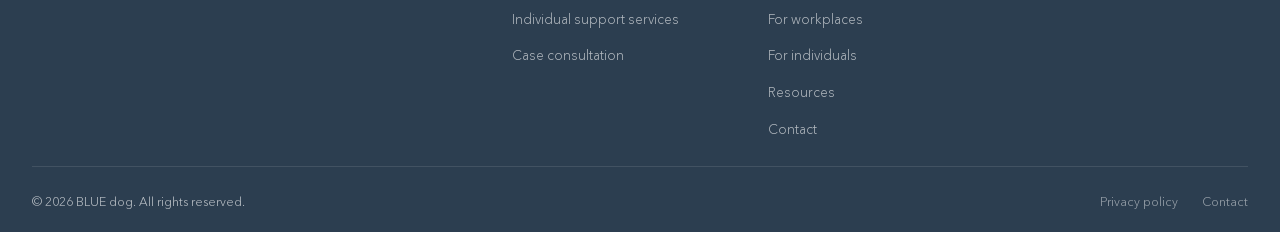
==== commit 205bd6e1: "Add files via upload" ====
--- a/index.html
+++ b/index.html
@@ -93,12 +93,28 @@
     </div>
   </section>
 
-<!-- STAT BAR -->
+  <!-- STAT BAR -->
   <div class="stat-bar" role="region" aria-label="Industry statistics">
     <div class="container">
       <div class="stat-bar__grid">
         <div class="stat">
           <div class="stat__number">58.9%</div>
+          <p class="stat__label">of full-time U.S. veterinarians had high secondary traumatic stress scores</p>
+          <p class="stat__source">JAVMA, 2021. Study of 5,020 veterinarians.</p>
+        </div>
+        <div class="stat">
+          <div class="stat__number">50.2%</div>
+          <p class="stat__label">of full-time U.S. veterinarians had high burnout scores</p>
+          <p class="stat__source">JAVMA, 2021. Study of 5,020 veterinarians.</p>
+        </div>
+        <div class="stat">
+          <div class="stat__number">90%+</div>
+          <p class="stat__label">of animal shelter staff record high secondary traumatic stress scores</p>
+          <p class="stat__source">Faunalytics / Best Friends Animal Society, 2023</p>
+        </div>
+      </div>
+    </div>
+  </div>
 
   <!-- SERVICES OVERVIEW -->
   <section class="bg-light" aria-labelledby="services-heading">
@@ -127,24 +143,6 @@
       </div>
     </div>
   </section>
-
-  
-            <p class="stat__label">of full-time U.S. veterinarians had high secondary traumatic stress scores</p>
-          <p class="stat__source">JAVMA, 2021. Study of 5,020 veterinarians.</p>
-        </div>
-        <div class="stat">
-          <div class="stat__number">50.2%</div>
-          <p class="stat__label">of full-time U.S. veterinarians had high burnout scores</p>
-          <p class="stat__source">JAVMA, 2021. Study of 5,020 veterinarians.</p>
-        </div>
-        <div class="stat">
-          <div class="stat__number">90%+</div>
-          <p class="stat__label">of animal shelter staff record high secondary traumatic stress scores</p>
-          <p class="stat__source">Faunalytics / Best Friends Animal Society, 2023</p>
-        </div>
-      </div>
-    </div>
-  </div>
 
   <!-- ABOUT CALLOUT -->
   <section class="bg-slate" aria-labelledby="about-heading">
--- a/styles.css
+++ b/styles.css
@@ -799,7 +799,7 @@
     display: flex;
     flex-direction: column;
     position: fixed;
-    top: 68px;
+    top: 72px;
     left: 0;
     right: 0;
     background: var(--slate);
@@ -930,7 +930,49 @@
 .nav__logo-mark { display: none; }
 
 /* Nav height */
-.nav__inner { height: 72px; }
+.nav__inner { height: 88px; }
+
+/* Full horizontal logo image in nav */
+.nav__logo { flex-shrink: 0; }
+.nav__logo-full {
+  height: 64px;
+  width: auto;
+  display: block;
+  flex-shrink: 0;
+}
+/* Switch to the menu button before the links run out of room next to the full logo */
+@media (max-width: 1080px) {
+  .nav__inner { height: 72px; }
+  .nav__logo-full { height: 52px; }
+  .nav__links { display: none; }
+  .nav__toggle { display: flex; }
+  .nav__links.open {
+    display: flex;
+    flex-direction: column;
+    align-items: flex-start;
+    position: fixed;
+    top: 72px;
+    left: 0;
+    right: 0;
+    background: var(--slate);
+    padding: 1.5rem var(--pad-x);
+    gap: 1.25rem;
+    border-top: 1px solid rgba(255,255,255,0.08);
+    z-index: 99;
+  }
+  .nav__links.open a { color: rgba(255,255,255,0.80); }
+  .nav__links.open a:hover,
+  .nav__links.open a.active { color: var(--white); }
+  .nav__links.open .nav__cta {
+    display: inline-flex;
+    align-self: flex-start;
+    background: var(--white);
+    color: var(--slate) !important;
+  }
+}
+@media (max-width: 640px) {
+  .nav__logo-full { height: 48px; }
+}
 
 /* ─── STAT SOURCE ATTRIBUTION ────────────────────────────────────────── */
 .stat__source {
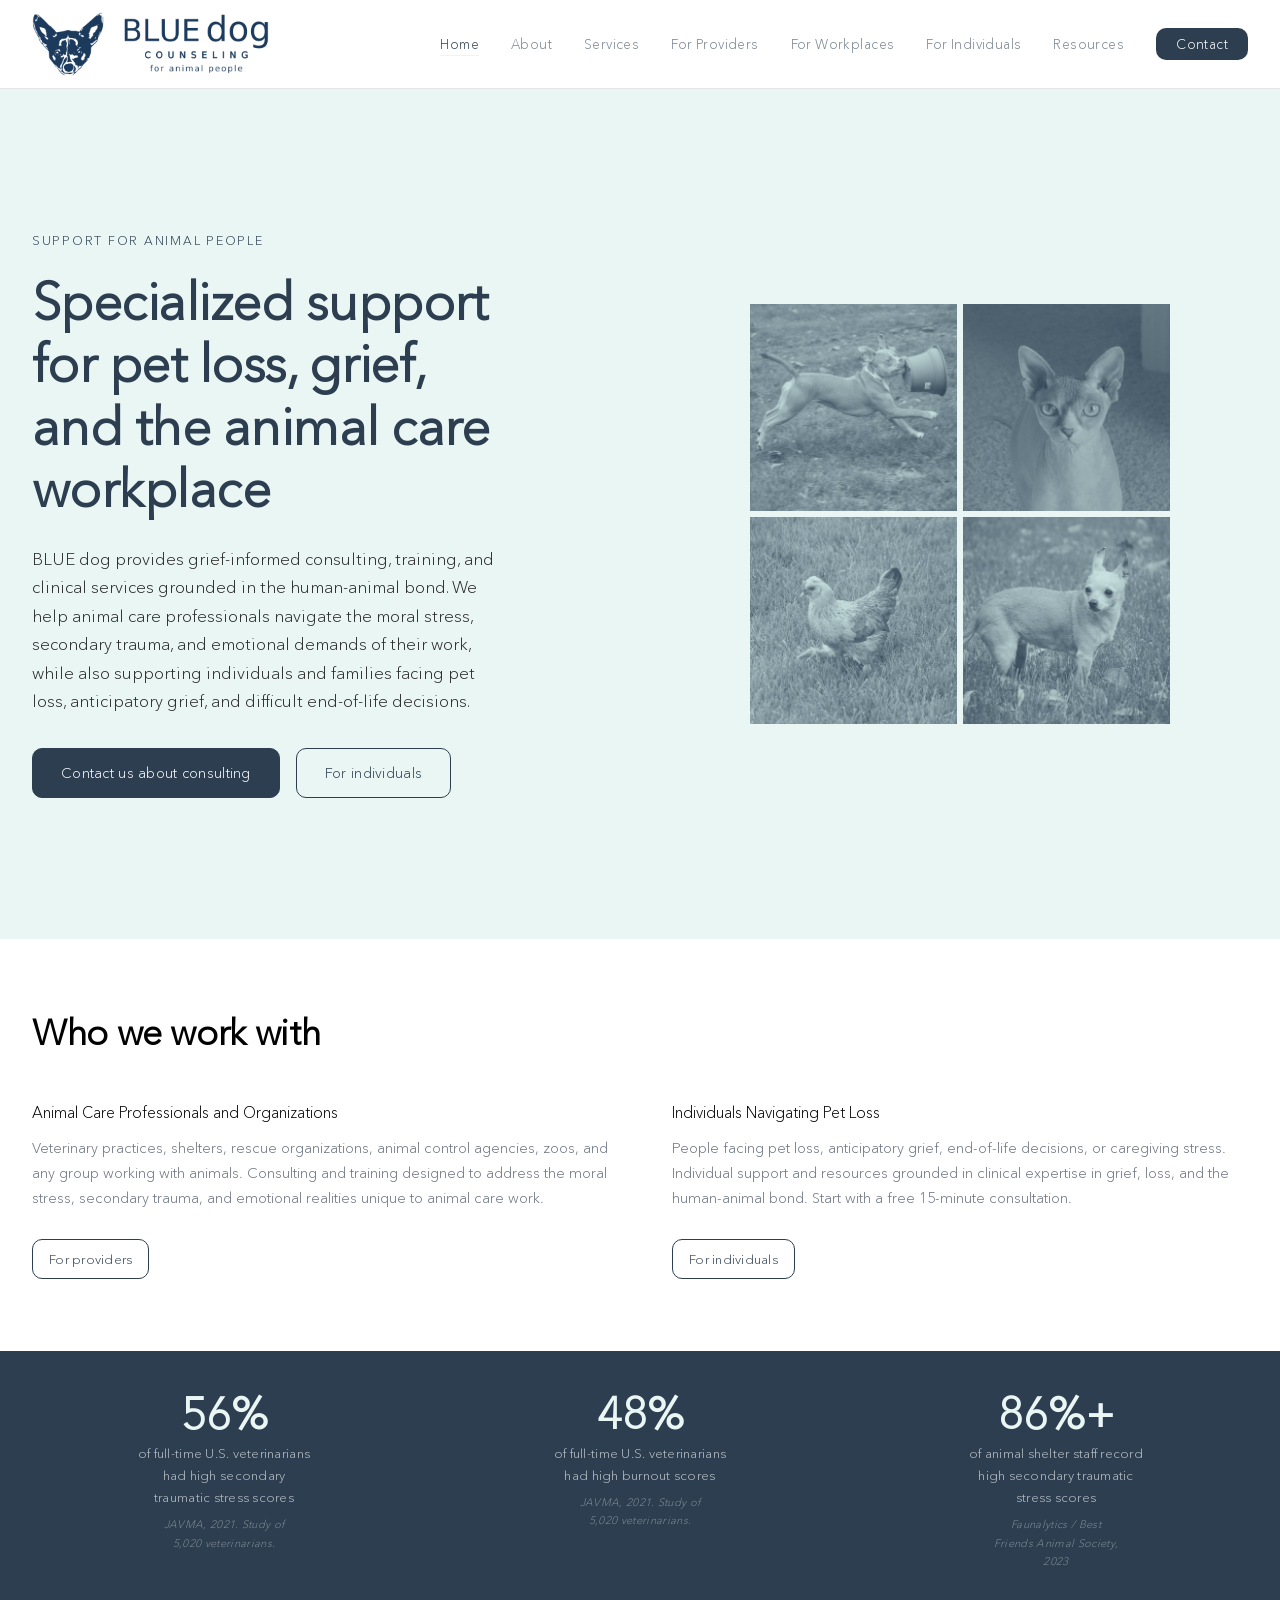
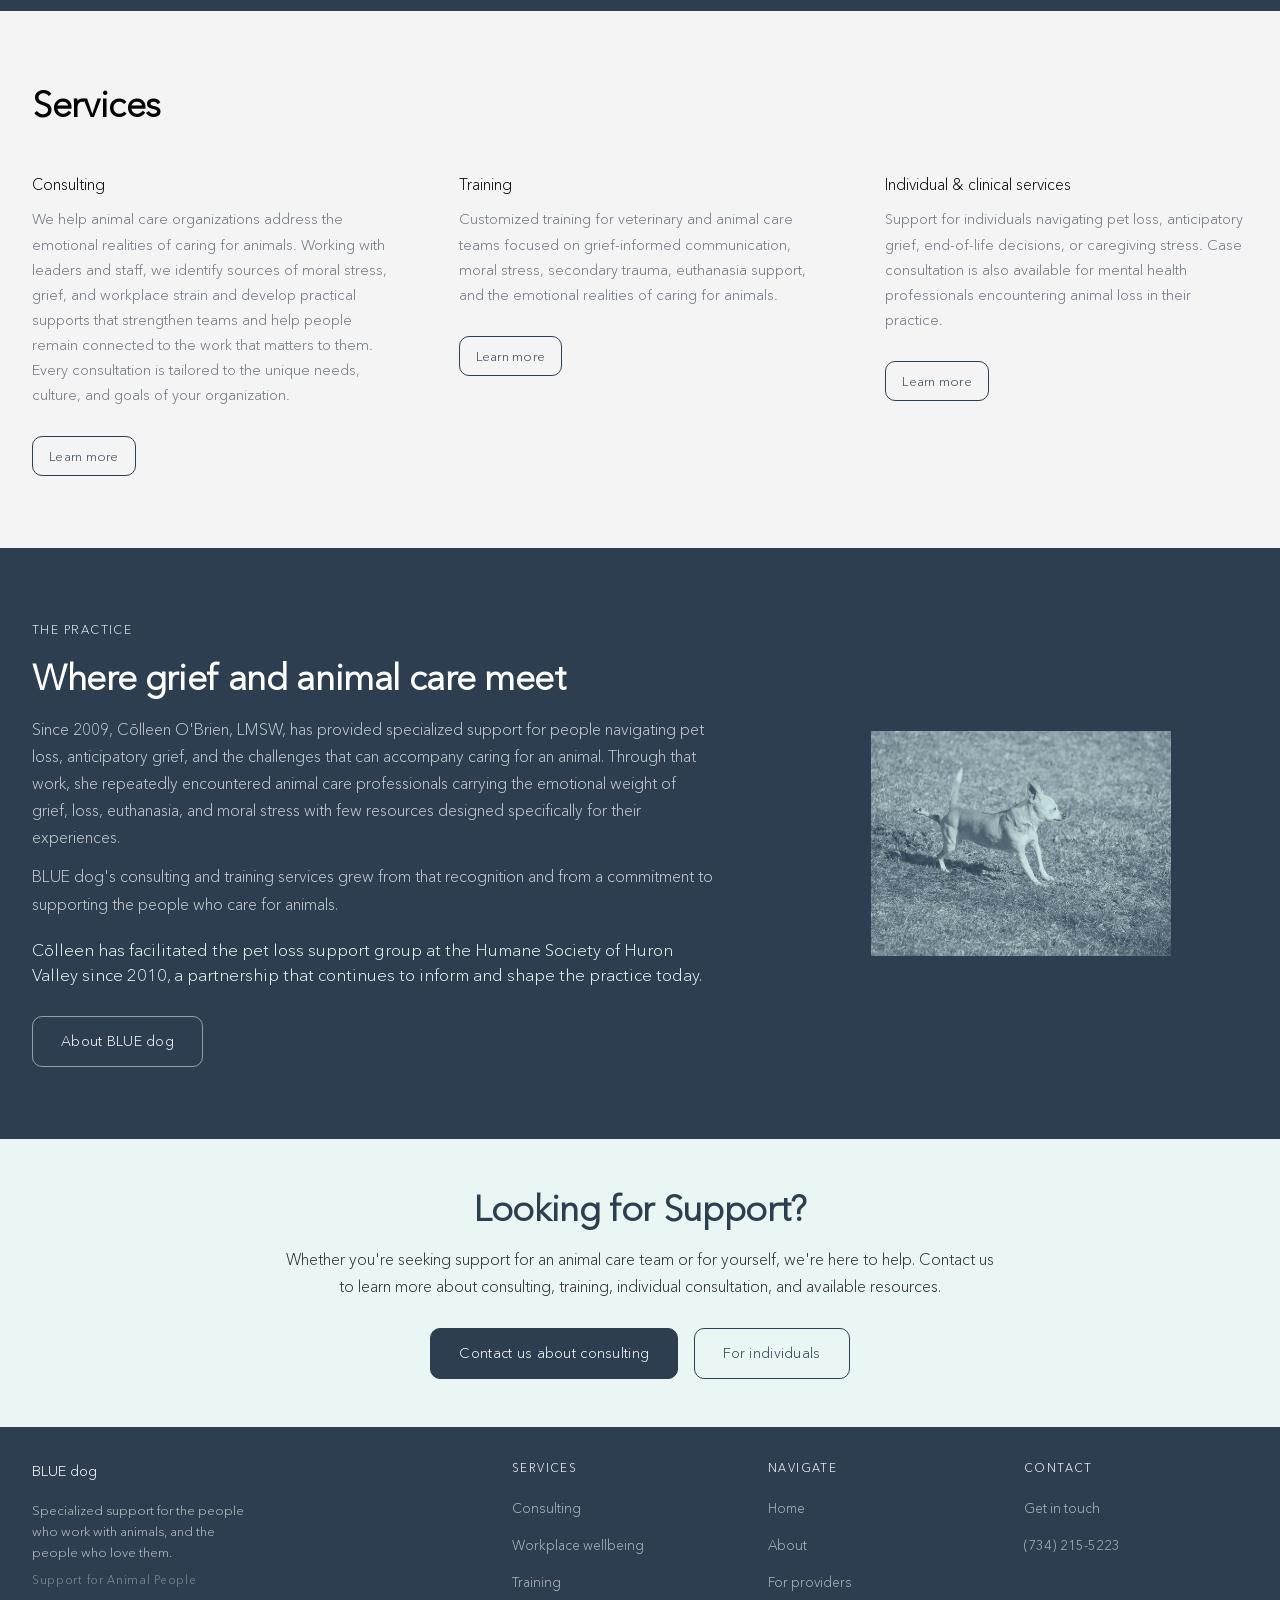
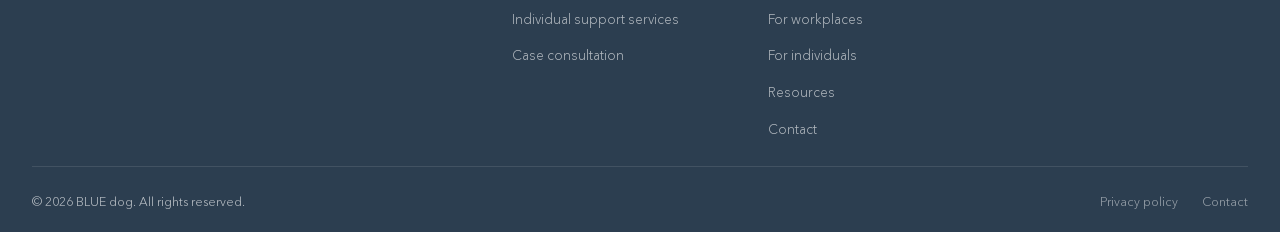
==== commit 9cccbe69: "Add files via upload" ====
--- a/index.html
+++ b/index.html
@@ -56,8 +56,8 @@
           BLUE dog provides grief-informed consulting, training, and clinical services grounded in the human-animal bond. We help animal care professionals navigate the moral stress, secondary trauma, and emotional demands of their work, while also supporting individuals and families facing pet loss, anticipatory grief, and difficult end-of-life decisions.
         </p>
         <div class="hero__actions">
-          <a href="contact.html" class="btn btn--primary">Contact us about consulting</a>
-          <a href="for-individuals.html" class="btn btn--outline">For individuals</a>
+          <a href="/contact" class="btn btn--primary">Contact us about consulting</a>
+          <a href="/for-individuals" class="btn btn--outline">For individuals</a>
         </div>
       </div>
       <div class="hero__visual">
@@ -80,13 +80,13 @@
         <div>
           <h3 class="col-item__title">Animal Care Professionals and Organizations</h3>
           <p class="col-item__body">Veterinary practices, shelters, rescue organizations, animal control agencies, zoos, and any group working with animals. Consulting and training designed to address the moral stress, secondary trauma, and emotional realities unique to animal care work.</p>
-          <a href="for-providers.html" class="btn btn--outline mt-md" style="font-size:0.82rem; padding:0.5rem 1rem;">For providers</a>
+          <a href="/for-providers" class="btn btn--outline mt-md" style="font-size:0.82rem; padding:0.5rem 1rem;">For providers</a>
         </div>
 
         <div>
           <h3 class="col-item__title">Individuals Navigating Pet Loss</h3>
           <p class="col-item__body">People facing pet loss, anticipatory grief, end-of-life decisions, or caregiving stress. Individual support and resources grounded in clinical expertise in grief, loss, and the human-animal bond. Start with a free 15-minute consultation.</p>
-          <a href="for-individuals.html" class="btn btn--outline mt-md" style="font-size:0.82rem; padding:0.5rem 1rem;">For individuals</a>
+          <a href="/for-individuals" class="btn btn--outline mt-md" style="font-size:0.82rem; padding:0.5rem 1rem;">For individuals</a>
         </div>
 
       </div>
@@ -125,19 +125,19 @@
         <article>
           <h3 class="col-item__title">Consulting</h3>
           <p class="col-item__body">We help animal care organizations address the emotional realities of caring for animals. Working with leaders and staff, we identify sources of moral stress, grief, and workplace strain and develop practical supports that strengthen teams and help people remain connected to the work that matters to them. Every consultation is tailored to the unique needs, culture, and goals of your organization.</p>
-          <a href="services.html#consulting" class="btn btn--outline mt-md" style="font-size:0.82rem; padding:0.5rem 1rem;">Learn more</a>
+          <a href="/services#consulting" class="btn btn--outline mt-md" style="font-size:0.82rem; padding:0.5rem 1rem;">Learn more</a>
         </article>
 
         <article>
           <h3 class="col-item__title">Training</h3>
           <p class="col-item__body">Customized training for veterinary and animal care teams focused on grief-informed communication, moral stress, secondary trauma, euthanasia support, and the emotional realities of caring for animals.</p>
-          <a href="services.html#training" class="btn btn--outline mt-md" style="font-size:0.82rem; padding:0.5rem 1rem;">Learn more</a>
+          <a href="/services#training" class="btn btn--outline mt-md" style="font-size:0.82rem; padding:0.5rem 1rem;">Learn more</a>
         </article>
 
         <article>
           <h3 class="col-item__title">Individual &amp; clinical services</h3>
           <p class="col-item__body">Support for individuals navigating pet loss, anticipatory grief, end-of-life decisions, or caregiving stress. Case consultation is also available for mental health professionals encountering animal loss in their practice.</p>
-          <a href="services.html#individual" class="btn btn--outline mt-md" style="font-size:0.82rem; padding:0.5rem 1rem;">Learn more</a>
+          <a href="/services#individual" class="btn btn--outline mt-md" style="font-size:0.82rem; padding:0.5rem 1rem;">Learn more</a>
         </article>
 
       </div>
@@ -153,7 +153,7 @@
         <p style="color:rgba(255,255,255,0.75); margin-top:1rem;">Since 2009, Cōlleen O'Brien, LMSW, has provided specialized support for people navigating pet loss, anticipatory grief, and the challenges that can accompany caring for an animal. Through that work, she repeatedly encountered animal care professionals carrying the emotional weight of grief, loss, euthanasia, and moral stress with few resources designed specifically for their experiences.</p>
         <p style="color:rgba(255,255,255,0.75); margin-top:0.75rem;">BLUE dog's consulting and training services grew from that recognition and from a commitment to supporting the people who care for animals.</p>
         <p style="color:var(--mint); margin-top:1.25rem; font-size:1.05rem; line-height:1.5;">Cōlleen has facilitated the pet loss support group at the Humane Society of Huron Valley since 2010, a partnership that continues to inform and shape the practice today.</p>
-        <a href="about.html" class="btn btn--outline-white mt-md">About BLUE dog</a>
+        <a href="/about" class="btn btn--outline-white mt-md">About BLUE dog</a>
       </div>
       <div aria-hidden="true" style="display:flex; align-items:center; justify-content:center;">
         <img src="pet-chihuahua-running.jpg" alt="" style="max-width:300px; width:100%; display:block; object-fit:cover; aspect-ratio:4/3;" />
@@ -168,8 +168,8 @@
       <h2 id="cta-heading" class="text-slate mb-sm">Looking for Support?</h2>
       <p style="color:#2a2a2a; margin-inline:auto; margin-bottom:1.75rem;">Whether you're seeking support for an animal care team or for yourself, we're here to help. Contact us to learn more about consulting, training, individual consultation, and available resources.</p>
       <div style="display:flex; gap:1rem; flex-wrap:wrap; justify-content:center;">
-        <a href="contact.html" class="btn btn--primary">Contact us about consulting</a>
-        <a href="for-individuals.html" class="btn btn--outline">For individuals</a>
+        <a href="/contact" class="btn btn--primary">Contact us about consulting</a>
+        <a href="/for-individuals" class="btn btn--outline">For individuals</a>
       </div>
     </div>
   </section>
